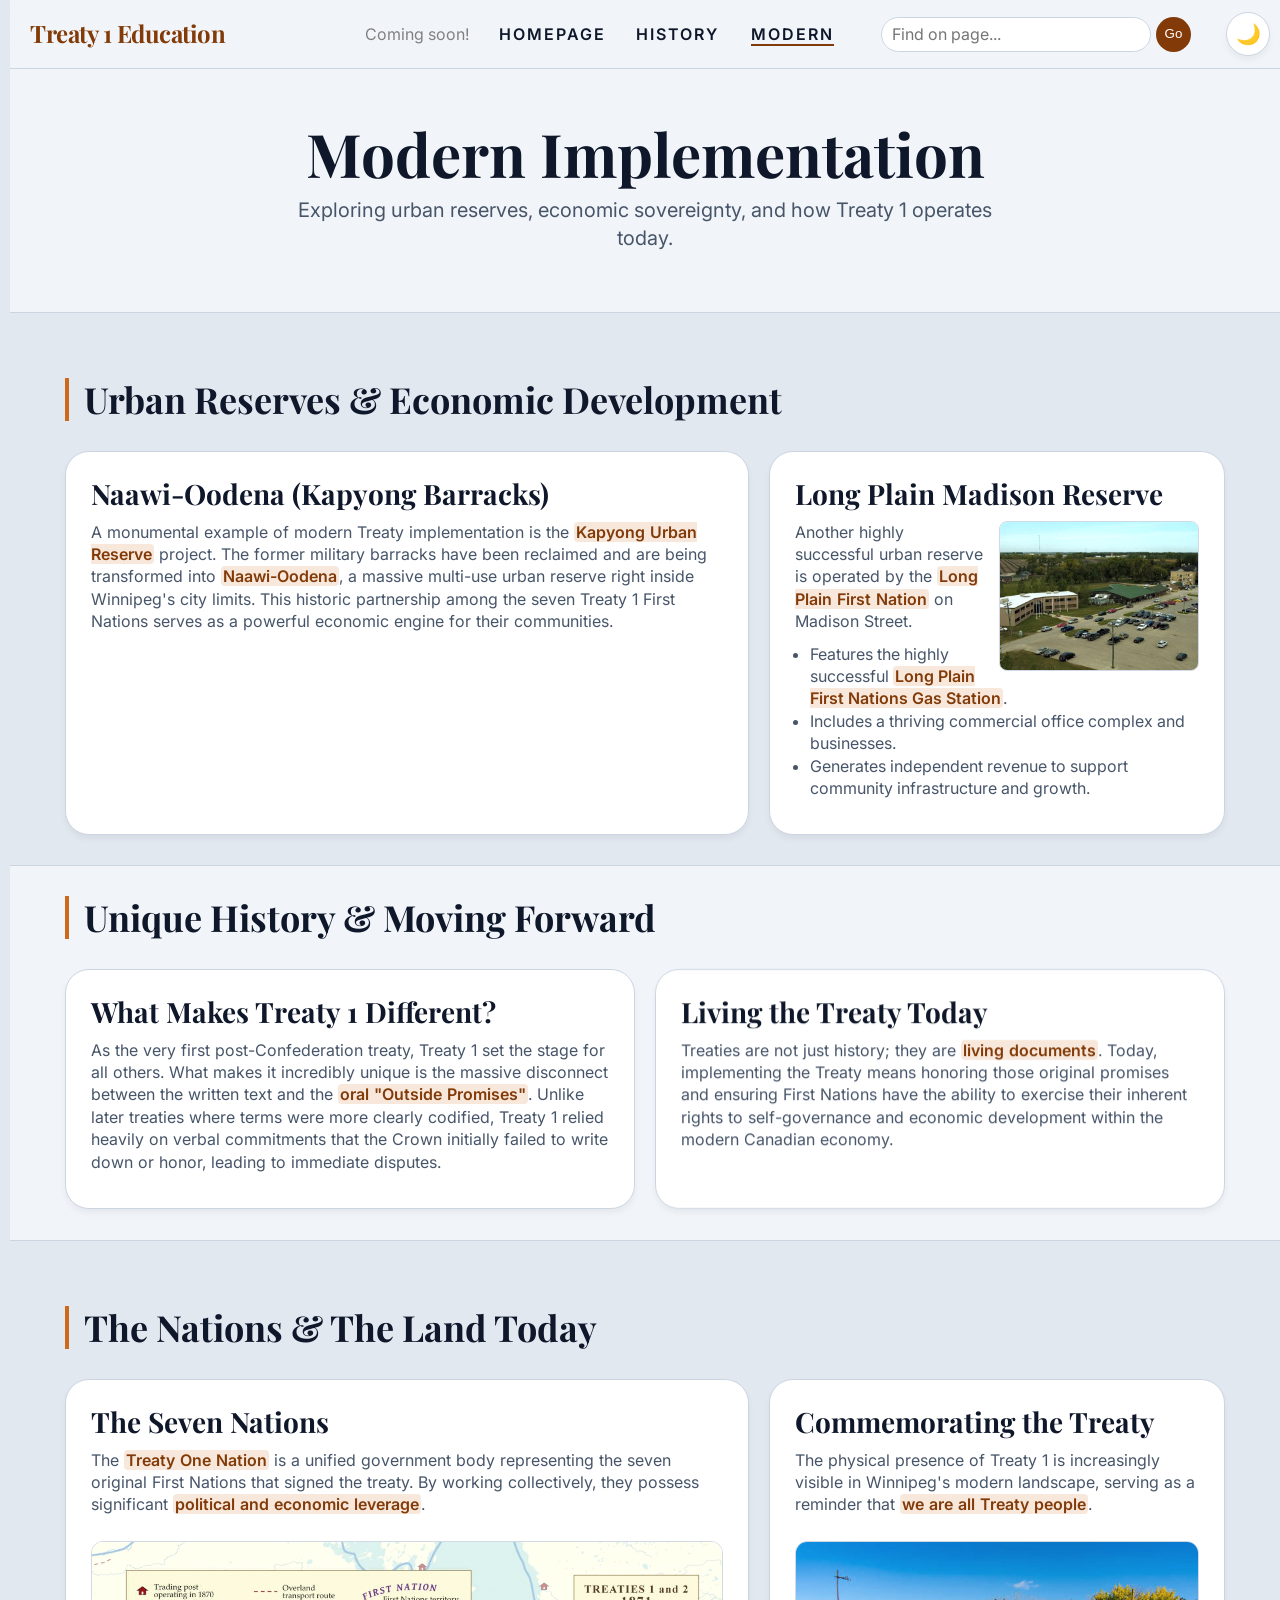
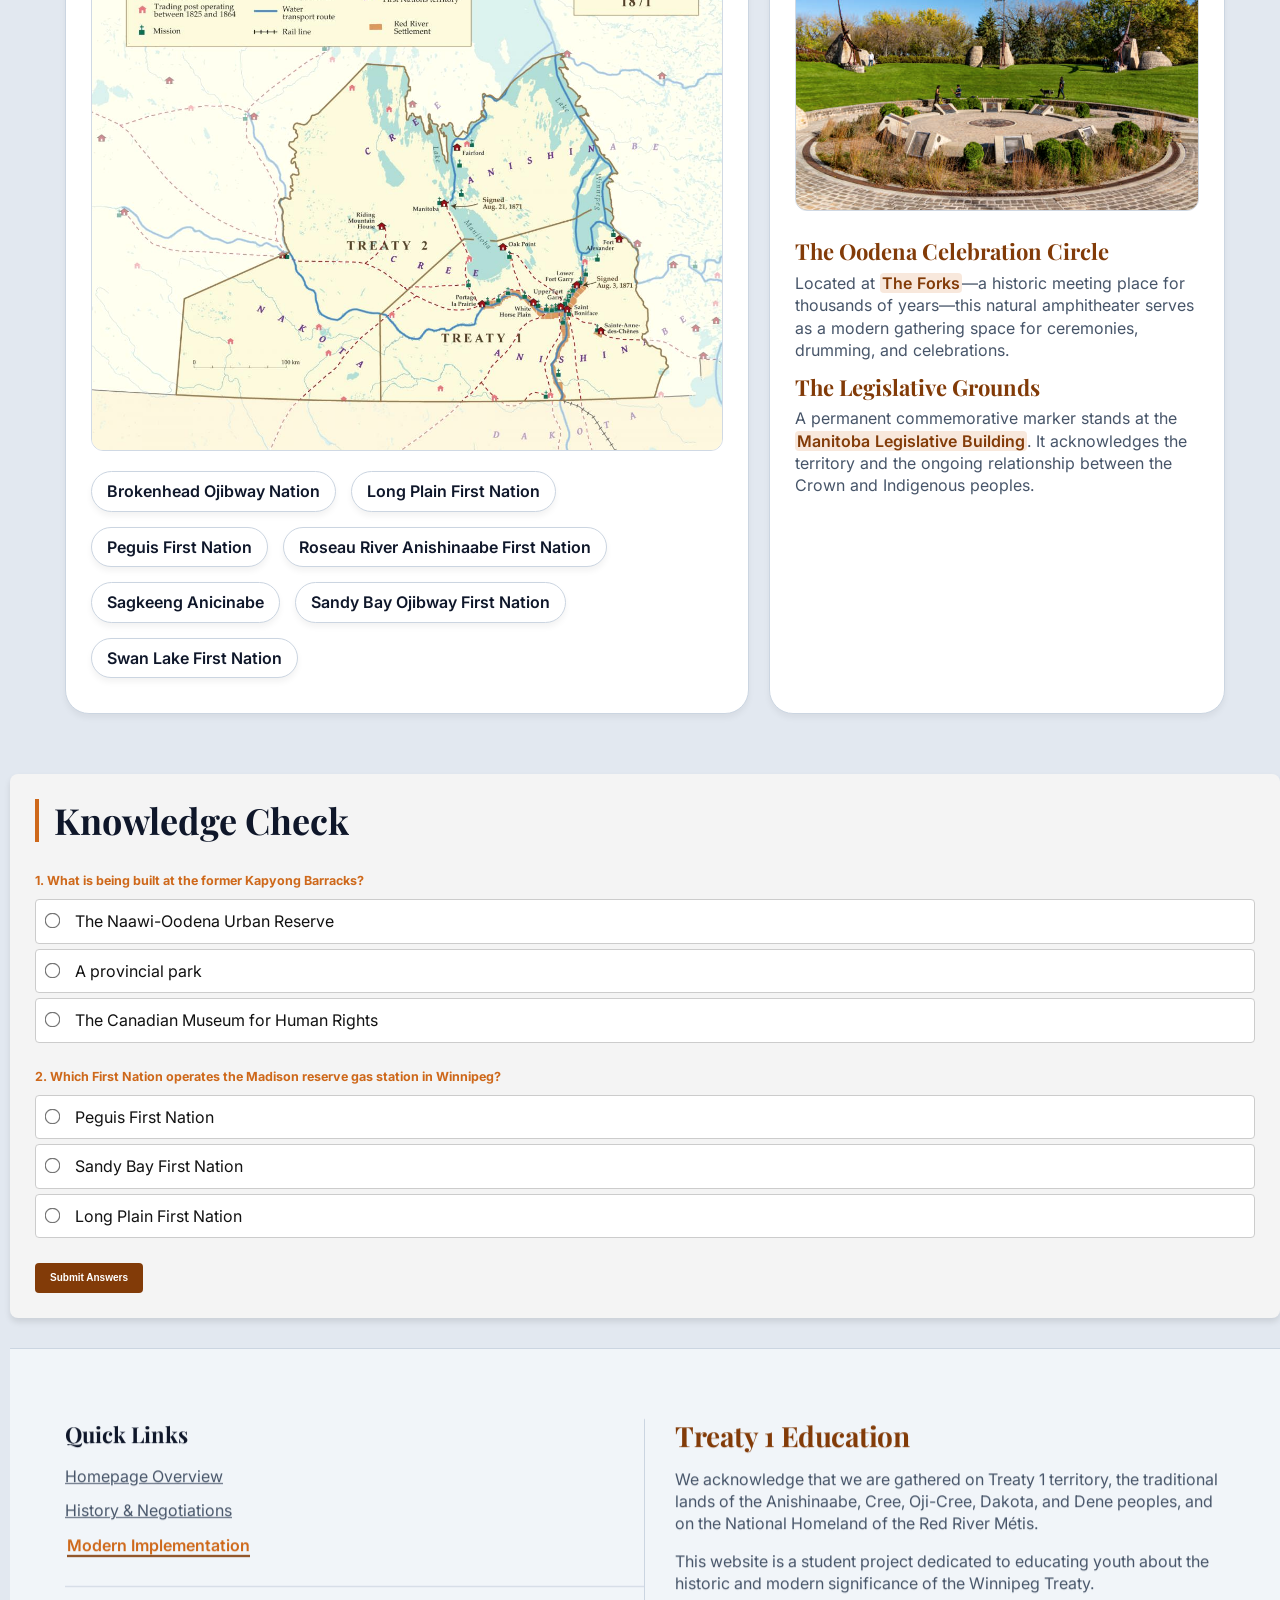
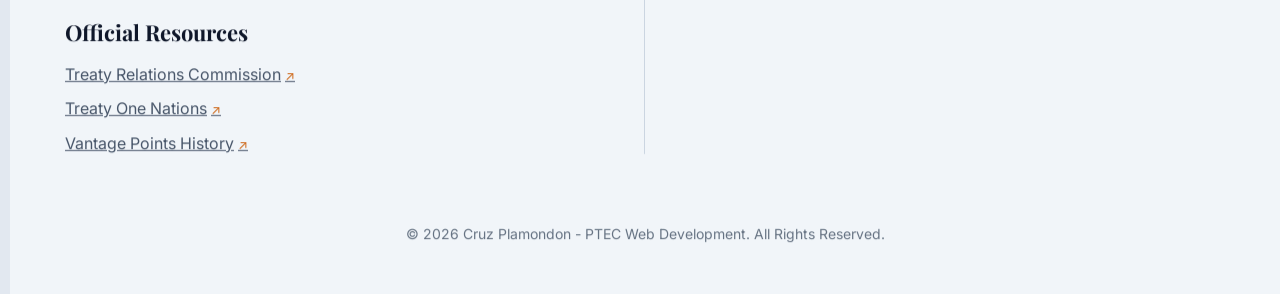
==== modern.html @ be358d3e "so much stuff i forgot what i even did" ====
<!--
  Name: Cruz Plamondon
  Course: Web Development
  Teacher: Mr. Hardman
  School: PTC
  Date last modified: 2026/05/26
  Page: #3
-->
<!doctype html>
<html lang="en">
  <head>
    <meta charset="UTF-8" />
    <meta name="viewport" content="width=device-width, initial-scale=1.0" />
    <meta property="og:title" content="Treaty 1: Modern Implementation" />
    <meta
      property="og:description"
      content="Exploring urban reserves like Naawi-Oodena, economic sovereignty, and how Treaty 1 operates in the 21st century." />
    <meta
      property="og:url"
      content="https://cruz-in.github.io/treaty-one-project/modern.html" />
    <meta
      property="og:image"
      content="https://cruz-in.github.io/treaty-one-project/images/preview-card-modern.png" />
    <meta property="og:type" content="article" />
    <title>Treaty 1: Modern Implementation</title>

    <link rel="icon" type="image/x-icon" href="/images/Medicine_Wheel.png" />
    <link rel="preconnect" href="https://fonts.googleapis.com" />
    <link rel="preconnect" href="https://fonts.gstatic.com" crossorigin />
    <link
      href="https://fonts.googleapis.com/css2?family=Inter:wght@300;400;600&family=Playfair+Display:ital,wght@0,700;1,700&display=swap"
      rel="stylesheet" />

    <link rel="stylesheet" href="stylesheets/main.css" />

    <style>
      /* choose Sub-hero because its a follow up page from the index */
      #sub-hero {
        padding: 12rem 2rem 6rem;
        background-color: var(--bg-1);
        text-align: center;
        border-bottom: 1px solid var(--border);
      }

      #sub-hero h1 {
        font-family: "Playfair Display", serif;
        font-size: clamp(4.5rem, 6vw, 6rem);
        line-height: 1.1;
        color: var(--text-heading);
        margin-bottom: 1rem;
      }

      #sub-hero p {
        font-size: 2rem;
        color: var(--text-body);
        max-width: 700px;
        margin: 0 auto;
      }

      .h2-margin {
        margin-top: clamp(1.25rem, 4vw, 3.5rem);
      }

      #madison-reserve-icon {
        float: right;
        width: 200px;
        height: auto;
        margin: 0 0 1rem 1.5rem;
        border-radius: 8px;
      }
    </style>
  </head>
  <body>
    <!-- subtle bar that shows the user how far they progressed through the page -->
    <div id="progress-bar"></div>
    <!--
      i added a skip to content link for users using the tab fuction. because it will be
      annoying for the user to tab through all the links in the nav to get to the content
    -->
    <a href="#main-content" class="skip-link">Skip to main content</a>
    <!-- it pervents FOUC white flashing when opening a new page in dark mode-->
    <script>
      // Only apply dark mode if the user explicitly clicked the moon icon on a previous visit
      if (localStorage.getItem("theme") === "dark") {
        document.body.classList.add("dark-theme");
      }
    </script>
    <header>
      <nav aria-label="Main Navigation">
        <div class="nav-container reveal-on-scroll">
          <a href="index.html" class="logo" title="Return Home"
            >Treaty 1 Education</a
          >

          <ul class="nav-links">
            <li>
              <p
                class="work-in-progress"
                title="This section is currently under development">
                Coming soon!
              </p>
            </li>
            <li>
              <a
                href="index.html"
                title="Return to the Treaty 1 homepage and overview"
                >Homepage</a
              >
            </li>
            <li>
              <a
                href="negotiation.html"
                title="Learn about the 1871 gathering at Lower Fort Garry"
                >History</a
              >
            </li>
            <li>
              <a
                href="modern.html"
                aria-current="page"
                title="Return to the Treaty 1 homepage and overview"
                >Modern</a
              >
            </li>
          </ul>
          <!-- i used a p tag for Coming soon! because it just displays info and its not an fuctional link-->

          <button
            class="hamburger"
            aria-label="Toggle Mobile Menu"
            aria-expanded="false">
            <div class="burger-line top"></div>
            <div class="burger-line middle"></div>
            <div class="burger-line bottom"></div>
          </button>
          <!--this is the mobile nav button linked toJS and CSS-->

          <div class="search-dropdown">
            <button
              class="search-toggle"
              aria-label="Toggle Search"
              aria-expanded="false"
              title="key search words across the page">
              &#128269;
            </button>

            <div class="search-content">
              <form id="mini-search" class="search-form">
                <label for="search-input" class="sr-only"
                  >Search keywords on this page</label
                >
                <input
                  type="text"
                  id="search-input"
                  placeholder="Find on page..."
                  required
                  enterkeyhint="search" />

                <button type="submit" aria-label="Submit Search">Go</button>
              </form>
            </div>
          </div>

          <button
            id="theme-toggle"
            class="theme-toggle"
            aria-label="Toggle Dark Mode"
            title="Dark/Light mode toggle">
            <span class="theme-icon">&#127769;</span>
            <!-- querySelector JS serchs for theme toggle id  -->
            <!-- class theme-toggle is for CSS -->
            <!--theme-icon class is for JS and CSS  -->
          </button>
        </div>
      </nav>
    </header>

    <main>
      <section id="sub-hero">
        <div class="hero-content">
          <h1>Modern Implementation</h1>
          <p>
            Exploring urban reserves, economic sovereignty, and how Treaty 1
            operates today.
          </p>
        </div>
      </section>

      <div id="main-content">
        <section class="container reveal-on-scroll">
          <h2 class="h2-margin">Urban Reserves & Economic Development</h2>
          <div class="bento-grid">
            <section class="card wide reveal-on-scroll">
              <h3>Naawi-Oodena (Kapyong Barracks)</h3>
              <p>
                A monumental example of modern Treaty implementation is the
                <span class="highlight">Kapyong Urban Reserve</span> project.
                The former military barracks have been reclaimed and are being
                transformed into <span class="highlight">Naawi-Oodena</span>, a
                massive multi-use urban reserve right inside Winnipeg's city
                limits. This historic partnership among the seven Treaty 1 First
                Nations serves as a powerful economic engine for their
                communities.
              </p>
            </section>

            <section class="card accent reveal-on-scroll">
              <h3>Long Plain Madison Reserve</h3>
              <p>
                <img
                  src="images/arrowhead-dev-corp-building.jpg"
                  alt="Long Plain Madison Reserve Petro-Canada in Winnipeg"
                  id="madison-reserve-icon"
                  loading="lazy" />
                Another highly successful urban reserve is operated by the
                <span class="highlight">Long Plain First Nation</span> on
                Madison Street.
              </p>
              <ul>
                <li>
                  Features the highly successful
                  <span class="highlight"
                    >Long Plain First Nations Gas Station</span
                  >.
                </li>
                <li>
                  Includes a thriving commercial office complex and businesses.
                </li>
                <li>
                  Generates independent revenue to support community
                  infrastructure and growth.
                </li>
              </ul>
            </section>
          </div>
        </section>

        <section class="layer-box">
          <div class="container reveal-on-scroll">
            <h2>Unique History & Moving Forward</h2>
            <div class="map-grid">
              <div class="card reveal-on-scroll">
                <h3>What Makes Treaty 1 Different?</h3>
                <p>
                  As the very first post-Confederation treaty, Treaty 1 set the
                  stage for all others. What makes it incredibly unique is the
                  massive disconnect between the written text and the
                  <span class="highlight">oral "Outside Promises"</span>. Unlike
                  later treaties where terms were more clearly codified, Treaty
                  1 relied heavily on verbal commitments that the Crown
                  initially failed to write down or honor, leading to immediate
                  disputes.
                </p>
              </div>

              <div class="card reveal-on-scroll">
                <h3>Living the Treaty Today</h3>
                <p>
                  Treaties are not just history; they are
                  <span class="highlight">living documents</span>. Today,
                  implementing the Treaty means honoring those original promises
                  and ensuring First Nations have the ability to exercise their
                  inherent rights to self-governance and economic development
                  within the modern Canadian economy.
                </p>
              </div>
            </div>
          </div>
        </section>

        <section class="container reveal-on-scroll">
          <h2 class="h2-margin">The Nations & The Land Today</h2>
          <div class="bento-grid">
            <section class="card accent reveal-on-scroll">
              <h3>The Seven Nations</h3>
              <p class="spaced-paragraph">
                The <span class="highlight">Treaty One Nation</span> is a
                unified government body representing the seven original First
                Nations that signed the treaty. By working collectively, they
                possess significant
                <span class="highlight">political and economic leverage</span>.
              </p>

              <img
                src="images/treaty-1-and-2.jpg"
                alt="Map of Treaty 1 Territory"
                loading="lazy"
                class="spaced-image" />

              <ul class="community-pill-list">
                <li
                  title="Located northeast of Winnipeg along the banks of the Brokenhead River">
                  Brokenhead Ojibway Nation
                </li>
                <li
                  title="Operates the highly successful Madison Urban Reserve in Winnipeg">
                  Long Plain First Nation
                </li>
                <li
                  title="The largest First Nation community in Manitoba, historically the St. Peter's Band">
                  Peguis First Nation
                </li>
                <li
                  title="Situated in southern Manitoba near the United States border">
                  Roseau River Anishinaabe First Nation
                </li>
                <li
                  title="Historically known as Fort Alexander, located at the mouth of the Winnipeg River">
                  Sagkeeng Anicinabe
                </li>
                <li
                  title="Located along the scenic western shores of Lake Manitoba">
                  Sandy Bay Ojibway First Nation
                </li>
                <li
                  title="Operates multiple land bases, including an urban reserve in Headingley">
                  Swan Lake First Nation
                </li>
              </ul>
            </section>

            <section class="card wide reveal-on-scroll">
              <h3>Commemorating the Treaty</h3>
              <p class="spaced-paragraph">
                The physical presence of Treaty 1 is increasingly visible in
                Winnipeg's modern landscape, serving as a reminder that
                <span class="highlight">we are all Treaty people</span>.
              </p>

              <img
                src="images/forks-oodena-circle.jpg"
                alt="Oodena Celebration Circle at The Forks"
                loading="lazy"
                class="spaced-image-large" />

              <h4 class="sub-heading-accent">The Oodena Celebration Circle</h4>
              <p class="spaced-paragraph">
                Located at <span class="highlight">The Forks</span>—a historic
                meeting place for thousands of years—this natural amphitheater
                serves as a modern gathering space for ceremonies, drumming, and
                celebrations.
              </p>

              <h4 class="sub-heading-accent">The Legislative Grounds</h4>
              <p>
                A permanent commemorative marker stands at the
                <span class="highlight">Manitoba Legislative Building</span>. It
                acknowledges the territory and the ongoing relationship between
                the Crown and Indigenous peoples.
              </p>
            </section>
          </div>
        </section>
      </div>

      <section class="quiz-section">
        <h2>Knowledge Check</h2>
        <form id="modern-quiz" class="quiz-form">
          <fieldset>
            <legend>
              1. What is being built at the former Kapyong Barracks?
            </legend>
            <label
              ><input type="radio" name="q1" value="correct" /> The Naawi-Oodena
              Urban Reserve</label
            >
            <label
              ><input type="radio" name="q1" value="wrong" /> A provincial
              park</label
            >
            <label
              ><input type="radio" name="q1" value="wrong" /> The Canadian
              Museum for Human Rights</label
            >
          </fieldset>

          <fieldset>
            <legend>
              2. Which First Nation operates the Madison reserve gas station in
              Winnipeg?
            </legend>
            <label
              ><input type="radio" name="q2" value="wrong" /> Peguis First
              Nation</label
            >
            <label
              ><input type="radio" name="q2" value="wrong" /> Sandy Bay First
              Nation</label
            >
            <label
              ><input type="radio" name="q2" value="correct" /> Long Plain First
              Nation</label
            >
          </fieldset>

          <button type="submit" class="quiz-btn">Submit Answers</button>
          <div id="modern-result" class="quiz-result"></div>
        </form>
      </section>
    </main>

    <footer>
      <div class="container reveal-on-scroll">
        <div class="footer-grid">
          <div class="footer-left">
            <div class="footer-top-left">
              <h4>Quick Links</h4>
              <ul class="footer-links-column">
                <li><a href="index.html">Homepage Overview</a></li>
                <li><a href="negotiation.html">History & Negotiations</a></li>
                <li>
                  <a href="modern.html" aria-current="page"
                    >Modern Implementation</a
                  >
                </li>
              </ul>
            </div>

            <div class="footer-bottom-left">
              <h4>Official Resources</h4>
              <ul class="footer-links-column">
                <li>
                  <a
                    href="https://trcm.ca/"
                    target="_blank"
                    rel="noopener noreferrer"
                    >Treaty Relations Commission</a
                  >
                </li>
                <li>
                  <a
                    href="https://treaty1.ca/"
                    target="_blank"
                    rel="noopener noreferrer"
                    >Treaty One Nations</a
                  >
                </li>
                <li>
                  <a
                    href="https://vantagepoints.ca/stories/treaties-manitoba/"
                    target="_blank"
                    rel="noopener noreferrer"
                    >Vantage Points History</a
                  >
                </li>
              </ul>

              <a
                href="#"
                class="back-to-top"
                aria-label="Back to top"
                title="Scroll to top"
                >&#8593;</a
              >
              <!-- smart back to top button -->
            </div>
          </div>

          <div class="footer-right">
            <h3>Treaty 1 Education</h3>
            <p class="spaced-paragraph">
              We acknowledge that we are gathered on Treaty 1 territory, the
              traditional lands of the Anishinaabe, Cree, Oji-Cree, Dakota, and
              Dene peoples, and on the National Homeland of the Red River Métis.
            </p>
            <p>
              This website is a student project dedicated to educating youth
              about the historic and modern significance of the Winnipeg Treaty.
            </p>
          </div>
        </div>

        <div class="footer-copyright">
          <p>
            &copy; 2026 Cruz Plamondon - PTEC Web Development. All Rights
            Reserved.
          </p>
        </div>
      </div>
    </footer>
    <script src="scripts/theme.js"></script>
  </body>
</html>
---- stylesheets/main.css ----
/* --- EXTERNAL STYLESHEET --- */

/*
  REQUIREMENT CHECKLIST COMMENTS:
  -Colour Families Chosen: Orange/Brown (Primary/Accent) and Slate/Grey (Neutrals).
  -Psychology/Purpose: Orange and brown evoke a sense of earthiness, history, and tradition, which perfectly fits the historical and Indigenous context of the Treaty 1 website. 
  -Theme Choice: I chose a light theme because the website has a lot of educational text that I expect users to read, and dark text on a light background reduces eye strain for long reading sessions.
  -Font Choices: 
  -1. Heading Font (Playfair Display): A serif font chosen because I want the website to look traditional, established, trustworthy, and historic.
  -2. Body Font (Inter): A sans-serif font chosen because it makes large blocks of paragraph text highly accessible, readable, and modern.
*/

:root {
  /* BACKGROUND NEUTRALS: Layered to create depth */
  --bg-0: #e2e8f0; /* Deepest background layer */
  --bg-1: #f1f5f9; /* Middle background layer for sections */
  --bg-2: #ffffff; /* Top layer for cards to pop out */

  /* BORDER AND TEXT NEUTRALS */
  --border: #cbd5e1; /* Soft grey for structural lines */
  --text-heading: #0f172a; /* Very dark slate for high contrast headings */
  --text-body: #475569; /* Medium slate for readable body paragraphs */
  --copyright-bar: #435265;
  --highlight-selector: #823b08d0;
  --highlight-text: #f1f5f9;
  --scrollbar-thumb: #475569;
  /* PRIMARY & ACCENT COLOURS (Updated for 7:1 Contrast Ratio) */
  --primary-dark: #823b08; /* Deep rust brown. Draws attention to interactive elements. Passes 7:1 contrast on white. */
  --primary-light: #ce681a; /* Lighter orange. Used for subtle accents and highlights. */

  /* SHADOWS & ANIMATION VARIABLES */
  --shadow-sm: 0 4px 6px rgba(0, 0, 0, 0.05); /* Creates subtle depth on static cards */
  --shadow-lg: 0 15px 35px rgba(0, 0, 0, 0.08); /* Creates prominent depth when hovering */
  --transition: all 0.4s cubic-bezier(0.16, 1, 0.3, 1); /* Ensures all hover states are smooth */
  /* A cubic-bezier creates a timing curve for the transition. I designed it with a quick acceleration and a smooth, slow deceleration at the end. */
}

/* --- DARK MODE THEME & TOGGLE --- */
/* 1. The Global Color Variables */
body.dark-theme {
  --bg-0: #141414;
  --bg-1: #1f1f1f;
  --bg-2: #383838;
  --text-heading: #f8fafc;
  --text-body: #cbd5e1;
  --border: #475569;
  --copyright-bar: #9daabe;
  /* Brightened brand colors for high contrast in dark mode */
  --primary-dark: #fda35a; /* A bright, readable earthy orange */
  --primary-light: #ffbe73; /* A soft sand/peach color for accents */
  --highlight-selector: #fda35ad0;
  --highlight-text: #1f1f1f;
  --scrollbar-thumb: #475569;
}

/* 2. The Nav Bar Color Override*/
body.dark-theme nav {
  background: rgba(20, 20, 20, 0.7);
}

/* --- CUSTOM SCROLLBAR --- */

/* This sets the overall width oof the entire vertical scrollbar */
::-webkit-scrollbar {
  width: 16px; /* THE FIX: Removed the word 'auto' so the browser can read it! */
}

/* This styles the track (the background the scrollbar sits on) */
::-webkit-scrollbar-track {
  background: var(--bg-0);
}

/* This styles the draggable handle (thumb) using your soft structural grey */
::-webkit-scrollbar-thumb {
  background-color: var(--scrollbar-thumb);
  border-radius: 10px;
  /* This border matches the track background, creating invisible padding so the thumb looks like a floating pill */
  border: 4px solid var(--bg-0);
}

/* This makes the scrollbar pop to your brand orange when the user hovers over it to drag */
::-webkit-scrollbar-thumb:hover {
  background-color: var(--primary-dark);
  -webkit-transition: var(--transition);
  transition: var(--transition);
}

.reveal-on-scroll {
  opacity: 0;
  transform: translateY(60px);

  /* THE FIX: Only one !important at the very end of the entire declaration */
  transition:
    opacity 1.3s cubic-bezier(0.19, 1.84, 0.45, 1.23),
    transform 1.3s cubic-bezier(0.19, 1.84, 0.45, 1.23) !important;

  will-change: opacity, transform;
}

.reveal-on-scroll.is-visible {
  opacity: 1 !important;
  transform: translateY(0) !important;
}

.reveal-on-scroll:nth-child(2) {
  transition-delay: 0.2s !important;
}
.reveal-on-scroll:nth-child(3) {
  transition-delay: 0.4s !important;
}
.reveal-on-scroll:nth-child(4) {
  transition-delay: 0.6s !important;
}

/* Universal selector resets default browser spacing to 0 */
* {
  margin: 0;
  padding: 0;
  box-sizing: border-box; /* Ensures padding doesn't stretch element widths */
  line-height: 1.4; /* increased line height improves vertical text readability */
}

/* Sets 1rem to equal exactly 10px for easier math */
html {
  font-size: 62.5%;
  /* 1. This magical line makes the "Back to Top" button glide smoothly instead of snapping */
  scroll-behavior: smooth;
  /* Creates a 100px invisible bumper so your sticky nav doesn't cover headings */
  scroll-padding-top: 100px;
}

/* --- 1. LIGHT MODE HIGHLIGHT (Default) --- */
::selection {
  background-color: var(--highlight-selector); /* Deep Burnt Copper */
  color: var(--highlight-text); /* White text for high contrast */
}

::-moz-selection {
  background-color: var(--highlight-selector);
  color: var(--highlight-text);
}

/* --- 2. DARK MODE HIGHLIGHT --- */
body.dark-theme ::selection {
  background-color: var(
    --highlight-selector
  ); /* Lighter, softer clay orange to pop on dark backgrounds */
  color: var(
    --highlight-text
  ); /* Dark text so it's readable against the light orange */
}

body.dark-theme ::-moz-selection {
  background-color: #e68a5c;
  color: #1f1f1f;
}

/* Base body styling applied to the whole document */
body {
  font-family:
    "Inter", sans-serif; /* Sets the accessible sans-serif body font */
  background-color: var(--bg-0); /* Applies the deepest background colour */
  color: var(--text-body); /* Applies the main text colour */
  font-size: 1.6rem; /* Minimum font size (16px) */
  overflow-x: hidden; /* Prevents horizontal scrolling bugs */
}

body,
nav,
.card {
  /* This tells the browser: anytime the background or text color changes, take 0.4 seconds to smoothly blend it */
  transition:
    background-color 0.6s ease,
    color 0.6s ease,
    border-color 0.6s ease;
}

/* --- NAVIGATION STYLING --- */

/* Sticks the navigation bar to the top of the screen */
nav {
  position: fixed;
  top: 0;
  width: 100%;
  z-index: 1000; /* Keeps nav layered above all other content */
  backdrop-filter: blur(15px); /* Creates a frosted glass effect */
  -webkit-backdrop-filter: blur(15px); /* Safari support for blur */
  border-bottom: 1px solid var(--border); /* Adds a subtle separator line */
  background: rgba(241, 245, 249, 0.75); /* Slightly transparent background */
}

/* Container restricts nav width and aligns items horizontally */
.nav-container {
  display: flex;
  justify-content: space-between; /* Pushes logo left, links right */
  align-items: center; /* Centers items vertically */
  max-width: 130rem; /* Maximum width of nav content */
  margin: 0 auto; /* Centers the container on the screen */
  padding: 1.2rem 2rem; /* Internal spacing */
}

/* Logo styling uses the serif heading font for a historic feel */
.logo {
  font-family: "Playfair Display", serif;
  font-size: 2.4rem; /* Adjusted for 62.5% html size */
  color: var(--primary-dark);
  text-decoration: none; /* Removes default link underline */
  font-weight: 700; /* Bolds the text for hierarchy */
  letter-spacing: -0.5px; /* Pulls letters slightly closer together */
}

/* Removes bullet points and spaces out the nav links */
.nav-links {
  display: flex;
  list-style: none;
  gap: 3rem; /* Spacing between each link */
  margin-left: auto; /* Pushes the links to the right side */
  margin-right: 3rem; /* Creates a perfect gap before the theme button */
}

/* Highlights the current active page the user is on */
a[aria-current="page"] {
  color: var(--primary-dark);
  border-bottom: 0.2rem solid var(--primary-dark);
  margin: 0.2rem;
}

/* Main nav link styling */
.nav-links a {
  position: relative; /* Required anchor point for the animated underline */
  text-decoration: none;
  color: var(--text-heading);
  font-size: 1.6rem; /* Min size 16px */
  text-transform: uppercase; /* Creates a clean, blocky look */
  letter-spacing: 2px; /* Improves readability of uppercase text */
  transition: var(--transition);
  font-weight: 600; /* Semi-bold for visual hierarchy */
}

/* Changes text colour on hover */
.nav-links a:hover {
  color: var(--primary-dark);
}

/* The physical underline element sitting underneath the nav text */
.nav-links a::after {
  content: "";
  /* ghost element */
  position: absolute;
  left: 0;
  bottom: -4px;
  width: 100%;
  height: 2px;
  background: linear-gradient(
    to right,
    var(--primary-dark),
    var(--primary-light)
  );
  transform: scaleX(0); /* Hides line initially */
  transform-origin: left; /* Makes animation wipe from left to right */
  transition: var(--transition); /* Applies smooth ease */
}

/* Triggers the underline animation to expand to full width on hover */
.nav-links a:hover::after {
  transform: scaleX(1);
}

/* --- Disabled link styling for 'Coming soon!' P tag displayed as a link --- */

/* 1. Define the shake movement using Keyframes */
@keyframes shake {
  0% {
    transform: translateX(0);
  }
  25% {
    transform: translateX(-5px);
  } /* Moves left */
  50% {
    transform: translateX(5px);
  } /* Moves right */
  75% {
    transform: translateX(-5px);
  } /* Moves left again */
  100% {
    transform: translateX(0);
  } /* Returns to center */
}

.work-in-progress {
  color: grey;

  /* Vendor prefixes added here to satisfy Assessment 3 compatibility rubric */
  -webkit-user-select: none;
  -o-user-select: none;
  user-select: none;

  /* Forces mobile browsers to process taps instantly */
  touch-action: manipulation;
}

/* 3. Trigger the animation via JavaScript */
.work-in-progress.is-shaking {
  /* Runs the shake animation for 0.25 seconds (slightly longer so it's visible on mobile) */
  animation: shake 0.25s ease-in-out;
}
/*
  The '.work-in-progress' element may violate the contrast ratio, but
  under the official WCAG 2.1 Accessibility Guidelines
  (which the rubric references), disabled or inactive
  user interface components are exempt from contrast
  requirements. Because the text is unclickable and
  serves as a placeholder rather than active information,
  it is allowed to have lower contrast to signal
  to the user that it is inactive.

  https://www.w3.org/TR/WCAG21/#contrast-minimum

  Under "Success Criterion 1.4.6 Contrast (Enhanced)"
  it states: "Incidental text or images of text that
  are part of an inactive user interface component,
  that are pure decoration, that are not visible to
  anyone, or that are part of a picture that contains
  significant other visual content, have no contrast
  requirement."
*/

/* Changes the mouse to a circle with a slash on hover to tell the user that the page is unavailable */
.work-in-progress:hover {
  cursor: not-allowed; /* Shows the 'disabled' cursor on hover */
}

/* --- LAYOUT GRIDS & SECTIONS --- */

/* Main container keeps content centered and prevents it from stretching too wide */
.container {
  max-width: 120rem;
  margin: 0 auto;
  padding: 3rem 2rem;
}

/* Pulls up the middle background layer colour to separate sections visually */
.layer-box {
  background-color: var(--bg-1);
  border-top: 1px solid var(--border);
  border-bottom: 1px solid var(--border);
}

/* Main Section Headings (H2 must be logically sized under H1) */
h2 {
  font-family: "Playfair Display", serif;
  font-size: 3.6rem;
  line-height: 1.2; /* Protects from the 140% body crush */
  margin-bottom: 3rem;
  border-left: 4px solid var(--primary-light);
  padding-left: 1.5rem;
  color: var(--text-heading);
}

/* Subheadings */
h3 {
  font-family: "Playfair Display", serif;
  font-size: 2.8rem;
  line-height: 1.2; /* Protects from the 140% body crush */
  margin-bottom: 1rem;
  color: var(--text-heading);
}

/* Two-column grid with a larger left side */
.bento-grid {
  display: grid;
  grid-template-columns: 1.5fr 1fr;
  gap: 2rem;
  margin-top: 1.5rem;
}

/* Perfect 50/50 two-column grid */
.map-grid {
  display: grid;
  grid-template-columns: 1fr 1fr;
  gap: 2rem;
}

/* White card styling creates a physical "box" for content to sit in */
.card,
.map-box {
  background: var(--bg-2);
  border: 1px solid var(--border);
  box-shadow: var(--shadow-sm);
  padding: 2.5rem;
  border-radius: 24px; /* Softens the UI */
  transition: var(--transition);
}

/* Lifts the card up and changes border colour when mouse hovers */
.card:hover,
.map-box:hover {
  transform: translateY(-10px);
  border-color: var(--primary-light);
  box-shadow: var(--shadow-lg);
}

/* Adjusts unordered list spacing inside cards */
.card ul {
  margin-left: 1.5rem;
  margin-bottom: 1rem;
  color: var(--text-body);
}

/* Paragraph spacing inside cards */
.card p,
.map-box p {
  color: var(--text-body);
  margin-bottom: 1rem;
  word-spacing: 0.1rem;
}

/* --- SPACING & TYPOGRAPHY UTILITIES --- */

/* Replaces inline margin styles to create consistent null space and used as an <br /> tag replacement  */
.spaced-paragraph {
  margin-bottom: 1.5rem;
}

/* Creates breathing room underneath standard card images */
.spaced-image {
  margin-bottom: 1.5rem;
}

/* Creates larger breathing room underneath featured card images */
.spaced-image-large {
  margin-bottom: 2rem;
}

/* Replaces inline styles for the h4 subheadings */
.sub-heading-accent {
  font-family: "Playfair Display", serif;
  font-size: 2.2rem;
  color: var(--primary-dark);
  margin-bottom: 0.5rem;
}

/* --- UNIVERSAL COMMUNITY PILLS --- */
.community-pill-list {
  display: flex;
  flex-wrap: wrap;
  /* its makes the pills on mobile screens stack on top of each other. */
  gap: 1.5rem;
  list-style: none;
  margin-left: 0 !important;
  /* Overrides default list indents and makes sure the system point doesnt affect it */
}

.community-pill-list li {
  background: var(--bg-2);
  border: 1px solid var(--border);
  box-shadow: var(--shadow-sm);
  padding: 0.8rem 1.5rem;
  border-radius: 100px;
  transition: var(--transition);
  cursor: default;
  font-size: 1.6rem;
  color: var(--text-heading);
  font-weight: 600;
}

.community-pill-list li:hover,
.community-pill-list li:focus {
  background: var(--primary-dark);
  color: whitesmoke;
  border-color: var(--primary-dark);
  transform: translateY(-3px);
  box-shadow: 0 8px 15px rgba(130, 59, 8, 0.3);
}

/* Dark mode overrides for the pills */
body.dark-theme .community-pill-list li {
  background-color: var(--bg-1);
}

body.dark-theme .community-pill-list li:hover,
body.dark-theme .community-pill-list li:focus {
  background-color: var(--primary-dark);
  color: #141414; /* Keeps text high contrast against the orange */
}

/* Marker-style highlight for important inline text for skimmers*/
.highlight {
  color: var(--primary-dark);
  font-weight: 600;
  background-color: rgba(206, 104, 26, 0.15); /* Faint orange background */
  padding: 0 0.2rem;
  border-radius: 4px;
}

/* --- IMAGES --- */

/* Responsive image styling that starts slightly desaturated */
img {
  width: 100%;
  height: auto;
  filter: grayscale(15%) contrast(1.05);
  transition: var(--transition);
  border-radius: 12px;
  margin-top: 1.5rem;
  border: 1px solid var(--border);
}
/* greyscale 15% makes the image look historical and the contrast makes the colors and shadows still pop */

/* Restores full colour to the image when its parent card is hovered */
.card:hover img,
.map-box:hover img {
  filter: grayscale(0%);
}

/* --- FAT FOOTER STYLING --- */

footer {
  background-color: var(--bg-1);
  border-top: 1px solid var(--border);
  color: var(--text-body);
  padding: 4rem 0 2rem; /* Generous breathing room */
}

/* 2. The Main Layout Grid */
.footer-grid {
  display: grid;
  grid-template-columns: 1fr 1fr; /* Exact 50/50 split */
  /* 1fr is fractional split in the grids*/
}

/* 3. The Left Side (Holds the Top/Bottom split and the vertical line) */
.footer-left {
  display: flex;
  flex-direction: column;
  border-right: 1px solid var(--border); /* the subtle vertical line to serprate content */
}

.footer-top-left {
  padding: 0 3rem 3rem 0;
  border-bottom: 1px solid var(--border); /* the subtle horizontal line to serprate content */
}

.footer-bottom-left {
  padding: 3rem 3rem 0 0;
  position: relative; /* Creates an anchor for the absolute-positioned Back to Top button */
}

/* 4. The Right Side (The Land Acknowledgment) */
.footer-right {
  padding: 0 0 0 3rem;
}

/* 5. Footer Typography */
.footer-grid h4 {
  font-family: "Playfair Display", serif;
  font-size: 2.2rem;
  color: var(--text-heading);
  margin-bottom: 1.5rem;
}

.footer-grid h3 {
  font-family: "Playfair Display", serif;
  font-size: 2.8rem;
  color: var(--primary-dark);
  margin-bottom: 1.5rem;
  letter-spacing: -0.5px;
  /* its adjust the tracking between the letters. */
}

.footer-links-column {
  list-style: none;
  display: flex;
  flex-direction: column;
  /* it stacks the link vertaclly */
  gap: 1.2rem;
  /* added a gap for null space */
}

.footer-links-column a {
  color: var(--text-body);
  text-decoration: underline;
  transition: var(--transition);
  font-size: 1.6rem;
}

.footer-links-column a:hover {
  color: var(--primary-dark);
  text-decoration: underline;
  text-underline-offset: 4px;
}

a[target="_blank"]::after {
  content: "\2197"; /* Unicode for a small North-East arrow */
  font-size: 0.8em;
  margin-left: 0.4rem;
  color: var(--primary-light);
}

#active-footer-link {
  color: var(--primary-light);
}

/* 6. The "Back to Top" Arrow Button */
.back-to-top {
  position: fixed;
  bottom: 3rem;
  right: 3rem; /* Anchors it to the bottom right of the screen */
  z-index: 999; /* Ensures it floats above all other content */
  display: inline-flex;
  align-items: center;
  justify-content: center;
  width: 50px; /* Made it slightly larger for better clicking */
  height: 50px;
  background-color: var(
    --bg-2
  ); /* Solid background prevents overlapping text from showing through */
  border: 1px solid var(--border);
  border-radius: 50%;
  color: var(--text-heading);
  text-decoration: none;
  transition: var(--transition);
  font-size: 2.4rem;
  box-shadow: var(--shadow-sm); /* Gives it a slight pop off the page */
  opacity: 0;
  pointer-events: none; /* Prevents clicking while invisible */
}

.back-to-top.show-btn {
  opacity: 1;
  pointer-events: auto;
}

.back-to-top:hover {
  border-color: var(--primary-dark);
  background-color: var(--primary-dark); /* Fill with brand color on hover */
  color: whitesmoke;
  transform: translateY(-5px);
  box-shadow: var(--shadow-lg);
}

/* 7. The Copyright Bar */
.footer-copyright {
  margin-top: 5rem;
  padding-top: 2rem;
  text-align: center;

  font-size: 1.4rem;
  opacity: 0.8;
  color: var(
    --copyright-bar
  ); /* changed the color for a WCAG AAA contrast ratio*/
}

/* 1. Unvisited link state */
.footer-links-column a:link {
  color: var(--text-body);
}
/* 2. Visited link state (subtle change so users know they've clicked it before) */
.footer-links-column a:visited {
  color: #828282;
}
/* 3. Focus state for keyboard accessibility */
.footer-links-column a:focus {
  outline: 2px dashed var(--primary-light);
  outline-offset: 4px;
}
/* 4. Hover state for mouse users */
.footer-links-column a:hover {
  color: var(--primary-dark);
  text-decoration: underline;
  text-underline-offset: 4px;
}
/* 5. Active state (the exacso t millisecond the user clicks down) */
.footer-links-column a:active {
  transform: scale(0.95); /* Slight click 'squish' effect */
  color: var(--primary-light);
}

.footer-links-column a[aria-current="page"] {
  color: var(--primary-light);
  font-weight: 600; /* Makes it pop a bit more */
  text-decoration: none; /* Removes the underline so it stands out from the rest */
}

/* 8. Mobile Breakpoint (Stacks everything neatly on small screens) */
@media (max-width: 768px) {
  .footer-grid {
    grid-template-columns: 1fr;
  }

  .footer-left {
    border-right: none; /* Removes the vertical line on mobile */
  }

  .footer-top-left {
    padding: 0 0 3rem 0;
  }

  .footer-bottom-left {
    padding: 3rem 0;
    border-bottom: 1px solid var(--border); /* Moves the line under the resources on mobile */
  }

  .footer-right {
    padding: 3rem 0 0 0;
  }

  .back-to-top {
    bottom: 2rem;
    right: 2rem; /* Brings it slightly closer to the edge on smaller screens */
    margin-top: 0;
  }
}

/*-- advanced CSS -- */

/* Responsive breakpoint: Stacks grids into single columns on mobile devices */
@media (max-width: 768px) {
  .bento-grid,
  .map-grid {
    grid-template-columns: 1fr;
  }
}

/* smooth loading screen */
@keyframes fadeSlideUp {
  0% {
    /* starting point */
    /* makes the content invisible */
    opacity: 0;
    transform: translateY(30px); /* starts downwards */
  }
  100% {
    /* ending point */
    opacity: 1; /* makes the content completely visible */
    transform: translateY(
      0
    ); /* and the ending point within 1.0s as it moves upward */
  }
}

main,
.hero-content,
#sub-hero {
  /* Runs the fadeSlideUp animation over 1.0s .
    Uses existing cubic-bezier for a responsive and smooth feel.
    'forwards' ensures it stays at 100% opacity when done.
  */
  animation: fadeSlideUp 1.3s cubic-bezier(0.19, 1.84, 0.45, 1.23) forwards;
}

/* 3. Theme Toggle Button Styling */

.theme-toggle {
  background: var(--bg-2);
  border: 1px solid var(--border);
  color: var(--text-heading);
  font-size: 2rem;
  cursor: pointer;
  border-radius: 50%;
  width: 44px;
  height: 44px;
  display: flex;
  align-items: center;
  justify-content: center;
  box-shadow: var(--shadow-sm);
  transition:
    background-color 0.4s ease,
    border-color 0.4s ease,
    transform 0.6s ease-in-out;
}

/* 4. Light Mode Hover (Lifts up) */
.theme-toggle:hover,
.theme-toggle:focus {
  border-color: var(--primary-light);
  transform: translateY(-3px);
  outline: 2px solid var(--primary-dark);
  outline-offset: 2px;
}

/* 5. The Icon Wrapper */
.theme-icon {
  display: inline-block;
  transition: transform 0.6s ease-in-out;
}

/* 6. Spin the Icon, not the button */
body.dark-theme .theme-icon {
  transform: rotate(360deg);
}

/* 1. Ensure the icon can physically rotate */
.theme-icon {
  display: inline-block; /* REQUIRED: You cannot rotate inline elements! */
  transition: transform 0.6s cubic-bezier(0.4, 0, 0.2, 1);
  pointer-events: none; /* Prevents the icon from stealing clicks from the button */
}

/* 2. Apply the rotation when the body has the dark-theme class */
body.dark-theme .theme-icon {
  transform: rotate(360deg);
}

/* --- CUSTOM MORPHING HAMBURGER (DESKTOP STATE) --- */
.hamburger {
  display: none; /* THE FIX: Keeps it hidden on desktop screens! */
  flex-direction: column;
  justify-content: space-around;
  width: 32px;
  height: 24px;
  background: transparent;
  border: none;
  cursor: pointer;
  padding: 0;
  margin-left: auto;
  margin-right: 2rem;
  z-index: 1005; /* Keeps it above the dropdown menu */
}

/* The three horizontal lines */
.burger-line {
  width: 100%;
  height: 3px;
  background-color: var(--text-heading);
  border-radius: 10px;
  transition: all 0.3s linear;
  transform-origin: 1px; /* Anchors the spin to the left edge */
}

/* --- THE 'X' ACTIVE STATE --- */
.hamburger.is-active .top {
  transform: rotate(45deg);
}

.hamburger.is-active .middle {
  opacity: 0;
  transform: translateX(20px);
}

.hamburger.is-active .bottom {
  transform: rotate(-45deg);
}

/* --- MOBILE BREAKPOINT --- */
@media (max-width: 868px) {
  /* 1. Show the hamburger button */
  .hamburger {
    display: flex; /* THE FIX: Must be flex so the three lines align properly! */
  }

  /* 2. THE UPGRADED PREMIUM MENU DRAWER */
  .nav-links {
    display: flex;
    position: fixed; /* Pins it to the user's screen, not the website header */
    top: 0;
    right: 0; /* Anchors it to the right side of the screen */
    height: 100vh; /* Takes up 100% of the screen height */
    width: 75vw; /* Takes up 75% of the screen width */
    max-width: 350px; /* Ensures it doesn't get too wide on tablets */
    background: var(--bg-1);
    flex-direction: column;
    align-items: flex-start; /* Aligns links cleanly to the left */

    /* Massive top padding so the links sit underneath your "X" close button */
    padding: 10rem 3rem 3rem;
    margin: 0;
    border-left: 1px solid var(--border);
    box-shadow: -15px 0 30px rgba(0, 0, 0, 0.15); /* Casts a shadow onto the main website */

    /* The Side-Slide Animation */
    transform: translateX(
      100%
    ); /* Hides the drawer completely off-screen to the right */
    transition: transform 0.4s cubic-bezier(0.16, 1, 0.3, 1);
    z-index: 1004; /* Keeps the drawer underneath the Hamburger "X" button */
  }

  /* 3. The Active (Open) State */
  .nav-links.nav-active {
    transform: translateX(0); /* Slides it beautifully into view */
  }

  /* 4. Make the mobile links larger and spaced out for easy thumb-tapping */
  .nav-links li {
    margin-bottom: 2.5rem;
    width: 100%;
  }

  .nav-links a,
  .nav-links .work-in-progress {
    font-size: 2.4rem; /* Big, premium typography */
    display: block;
  }
}

/* quiz section styling */
.quiz-section {
  background-color: #f4f4f4;
  color: #121212;
  padding: 2.5rem;
  margin: 3rem 0;
  border-radius: 8px;
  box-shadow: 0 4px 6px rgba(0, 0, 0, 0.1);
}

.quiz-form fieldset {
  border: none;
  margin-bottom: 2rem;
  padding: 0;
}

.quiz-form legend {
  font-size: 1.25rem;
  font-weight: bold;
  margin-bottom: 1rem;
  color: var(--primary-light);
}

.quiz-form label {
  display: block;
  background-color: #ffffff;
  border: 1px solid #cccccc;
  padding: 1rem;
  margin-bottom: 0.5rem;
  border-radius: 4px;
  cursor: pointer;
  transition:
    background-color 0.3s ease,
    transform 0.2s ease;
}

.quiz-form label:hover {
  background-color: #e0e0e0;
  transform: translateX(8px);
}

.quiz-form input[type="radio"] {
  margin-right: 12px;
  transform: scale(1.2);
}

.quiz-btn {
  padding: 0.8rem 1.5rem;
  background-color: var(--primary-dark);
  color: white;
  border: none;
  border-radius: 4px;
  font-size: 1rem;
  font-weight: bold;
  cursor: pointer;
  transition: background-color var(--transition);
}

.quiz-btn:hover {
  background-color: var(--primary-light);
  transition: var(--transition);
}

.quiz-result {
  margin-top: 1.5rem;
  font-weight: bold;
  font-size: 1.1rem;
  padding: 1rem;
  border-radius: 4px;
  display: none;
}

/* Light Mode Result Colors */
.result-pass {
  display: block;
  background-color: #d8f3dc;
  color: #081c15;
  border: 1px solid #74c69d;
}

.result-fail {
  display: block;
  background-color: #ffcad4;
  color: #590d22;
  border: 1px solid #ff8fa3;
}

/* dark mode */
body.dark-theme .quiz-section {
  background-color: #1e1e1e;
  color: #ffffff;
  box-shadow: 0 4px 6px rgba(0, 0, 0, 0.4);
}

body.dark-theme .quiz-form legend {
  color: var(--primary-dark);
}

body.dark-theme .quiz-form label {
  background-color: #2d2d2d;
  border: 1px solid #444444;
}

body.dark-theme .quiz-form label:hover {
  background-color: #3d3d3d;
}

body.dark-theme .quiz-btn {
  background-color: var(--primary-dark);
}

body.dark-theme .quiz-btn:hover {
  background-color: var(--primary-light);
}

body.dark-theme .result-pass {
  background-color: #1b4332;
  color: #95d5b2;
  border-color: #2d6a4f;
}

body.dark-theme .result-fail {
  background-color: #4a154b;
  color: #ffb3c1;
  border-color: #7a2048;
}

/* progress bar */

/* Pushes the website content slightly right so it doesn't clip under the bar */
body {
  padding-left: 10px;
}

#progress-bar {
  position: fixed;
  top: 0;
  left: 0;
  width: 1rem; /* Sleek vertical line width */
  height: 0%; /* Starts at zero, JS will grow this down the screen */
  /* Gradient flowing smoothly from top to bottom */
  background: linear-gradient(
    to bottom,
    var(--primary-light),
    var(--primary-dark)
  );
  z-index: 9999; /* Keeps it floating above all layers */
  will-change: height;
  /* Warns the browser this will animate, offloading it to the GPU */
}

/* --- PRINT STYLESHEET --- */

/* Formats the page for physical printing or PDF saving to save ink */
@media print {
  /* Hides UI elements that are useless on a piece of paper */
  nav,
  footer,
  .theme-toggle,
  .hamburger,
  .back-to-top,
  .particles,
  .quiz-section {
    display: none !important;
  }

  /* Strips out backgrounds and shadows, forcing black text on white paper */
  body,
  .card,
  .map-box,
  .layer-box,
  .bento-grid {
    background: white !important;
    color: black !important;
    box-shadow: none !important;
    border: none !important;
    display: block; /* prevents grid breaks on paper */
    margin-bottom: 2rem;
  }

  /* Pro-tip: This reveals the actual URL of your links next to the text! */
  .footer-links-column a::after {
    content: " (" attr(href) ")";
    font-size: 0.8em;
    color: #333;
  }
}

/* 1. Skip to Main Content Link (For Screen Readers & Keyboard Users) */
.skip-link {
  position: absolute;
  top: -100px; /* Hides it off-screen by default */
  left: 0;
  background: var(--primary-dark);
  color: whitesmoke;
  padding: 1rem 2rem;
  z-index: 10000;
  transition: top var(--transition);
  text-decoration: none;
  font-weight: bold;
  border-bottom-right-radius: 8px;
  box-shadow: var(--shadow-lg);
}

/* Snaps the button into view ONLY when the user presses 'Tab' on page load */
.skip-link:focus {
  top: 0px;
  outline: 3px solid;
  outline-offset: 4px;
}

/* 2. Custom Focus Rings for Keyboard Navigation */
/* :focus-visible ensures the ring only shows for keyboard users, not mouse clicks */
*:focus-visible {
  outline: 3px dashed var(--primary-light);
  outline-offset: 4px;
  border-radius: 4px;
  transition: outline-offset 0.1s ease;
}

/* Removes the ugly default browser outline for mouse users */
*:focus:not(:focus-visible) {
  outline: none;
}

/* --- MINI SEARCH BAR --- */
.search-form {
  display: flex;
  gap: 0.5rem;
  margin: 0 1.5rem;
}

.search-form input {
  padding: 0.5rem 1rem;
  border: 1px solid var(--border);
  border-radius: 100px;
  background: var(--bg-2);
  color: var(--text-heading);
  font-family: "Inter", sans-serif;
  font-size: 1.6rem;
}

.search-form button {
  background: var(--primary-dark);
  color: white;
  border: none;
  border-radius: 50%;
  width: 35px;
  height: 35px;
  cursor: pointer;
  transition: var(--transition);
}

.search-form button:hover {
  background: var(--primary-light);
  transform: scale(1.05);
}

/* Hides the label visually but keeps it for screen readers */
.sr-only {
  position: absolute;
  width: 1px;
  height: 1px;
  padding: 0;
  margin: -1px;
  overflow: hidden;
  clip: rect(0, 0, 0, 0);
  border: 0;
}

/* --- 1. DESKTOP VIEW (Full-Sized & Visible) --- */
.search-dropdown {
  position: relative;
  display: flex;
  align-items: center;
  /* Adds breathing room between the search bar and your nav links */
  margin-right: 2rem;
}

/* Hide the magnifying glass toggle on large screens */
.search-toggle {
  display: none;
}

/* Force the search form to be visible inline */
.search-content {
  display: block;
}

/* --- 2. MOBILE VIEW (Collapsed & Toggleable) --- */
@media (max-width: 1130px) {
  /* Match the magnifying glass exactly to the theme-toggle button */
  .search-toggle {
    display: flex; /* Flex perfectly centers the emoji inside the circle */
    align-items: center;
    justify-content: center;
    background: var(--bg-2);
    border: 1px solid var(--border);
    border-radius: 50%;
    width: 44px;
    height: 44px;
    font-size: 2rem;
    cursor: pointer;
    color: var(--text-heading);
    box-shadow: var(--shadow-sm);
    transition:
      background-color 0.4s ease,
      border-color 0.4s ease,
      transform 0.6s ease-in-out;
  }

  /* Match the hover and focus state of the theme button (the lift and outline) */
  .search-toggle:hover,
  .search-toggle:focus {
    border-color: var(--primary-light);
    transform: translateY(-3px);
    outline: 2px solid var(--primary-dark);
    outline-offset: 2px;
  }

  /* Hide the search form by default and turn it into a popup box */
  .search-content {
    display: none;
    position: absolute;
    top: 130%;
    left: auto;
    right: 0;
    background: var(--bg-1);
    padding: 1rem;
    border: 1px solid var(--border);
    border-radius: 8px;
    box-shadow: var(--shadow-lg);
    z-index: 1001;
  }

  /* The Active State (Triggered by your JavaScript) */
  .search-dropdown.active .search-content {
    display: block;
    animation: fadeSlideUp 0.3s ease forwards;
  }
}
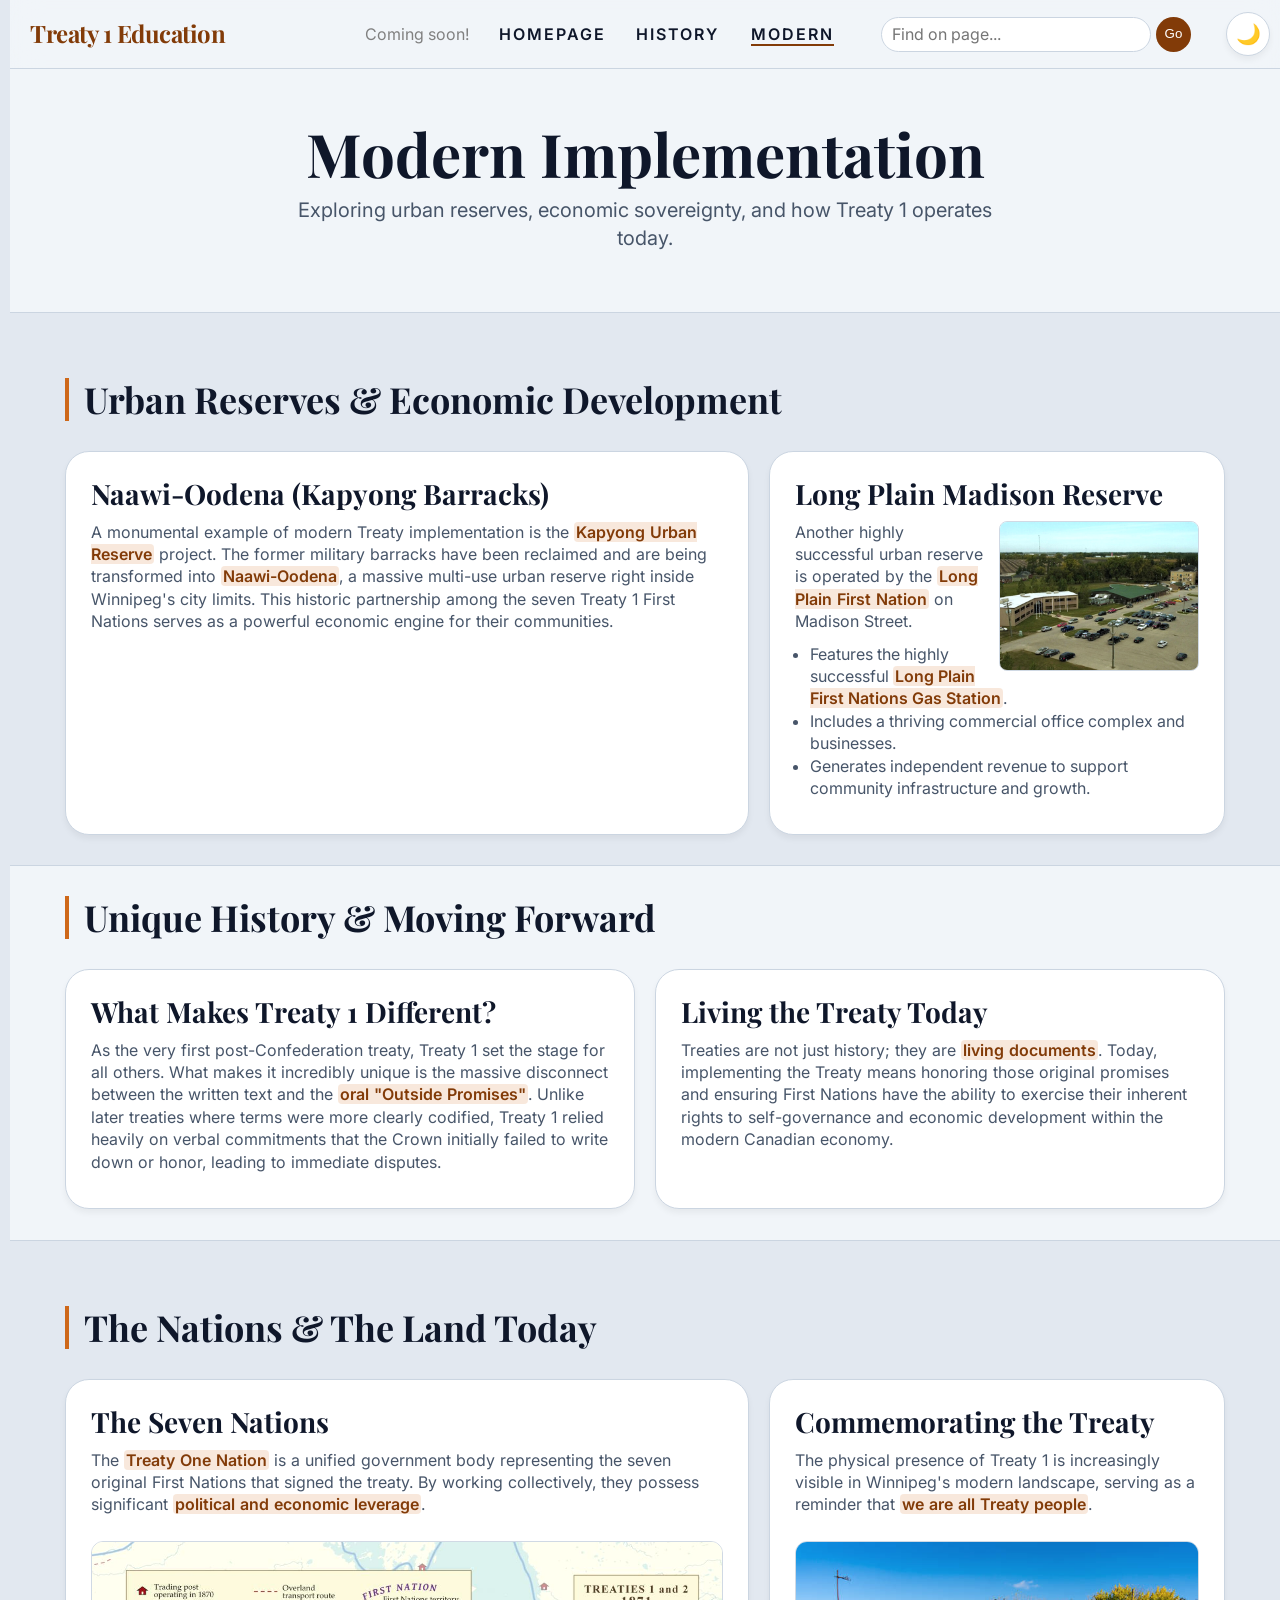
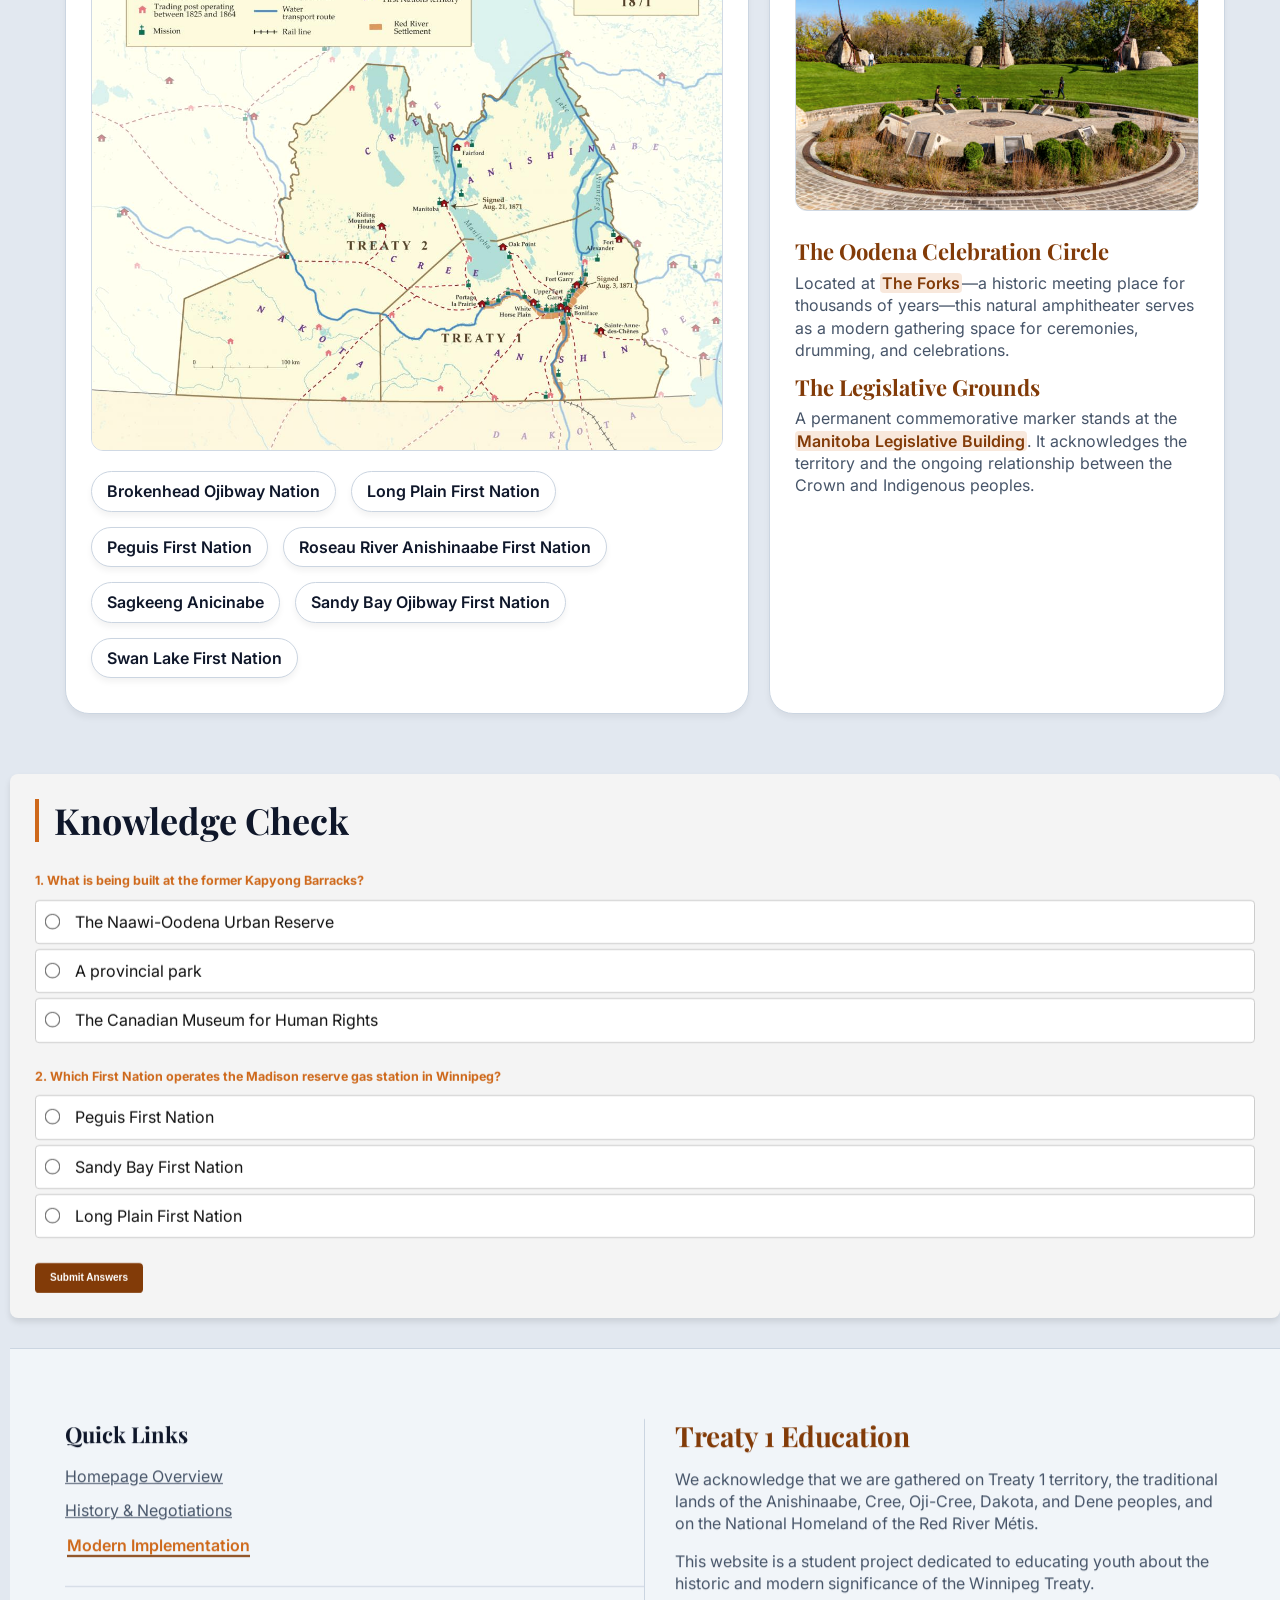
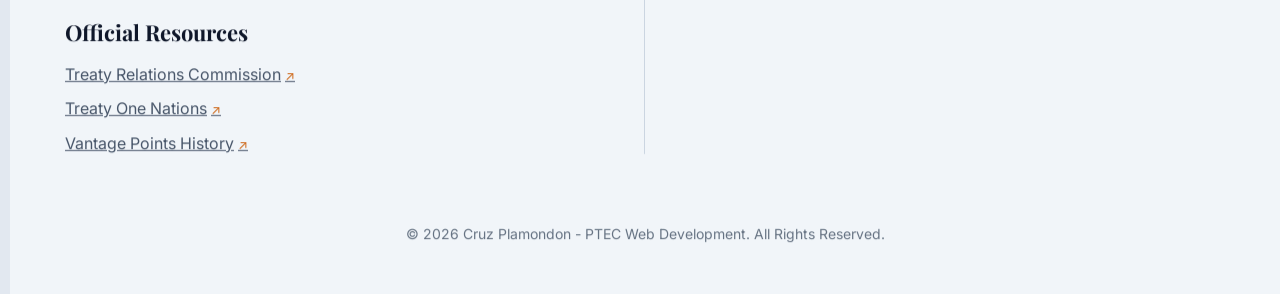
==== commit c0b7c8e5: "added calc and fixed the x for the mobile nav" ====
--- a/modern.html
+++ b/modern.html
@@ -355,7 +355,7 @@
 
       <section class="quiz-section">
         <h2>Knowledge Check</h2>
-        <form id="modern-quiz" class="quiz-form">
+        <form id="modern-quiz" class="quiz-form reveal-on-scroll">
           <fieldset>
             <legend>
               1. What is being built at the former Kapyong Barracks?
--- a/stylesheets/main.css
+++ b/stylesheets/main.css
@@ -62,7 +62,7 @@
 
 /* This sets the overall width oof the entire vertical scrollbar */
 ::-webkit-scrollbar {
-  width: 16px; /* THE FIX: Removed the word 'auto' so the browser can read it! */
+  width: 16px;
 }
 
 /* This styles the track (the background the scrollbar sits on) */
@@ -89,7 +89,7 @@
   opacity: 0;
   transform: translateY(60px);
 
-  /* THE FIX: Only one !important at the very end of the entire declaration */
+  /* Only one !important at the very end of the entire declaration */
   transition:
     opacity 1.3s cubic-bezier(0.19, 1.84, 0.45, 1.23),
     transform 1.3s cubic-bezier(0.19, 1.84, 0.45, 1.23) !important;
@@ -111,6 +111,13 @@
 .reveal-on-scroll:nth-child(4) {
   transition-delay: 0.6s !important;
 }
+
+/* 
+  the nth child css elements work by choosing the parent element like
+  container and making the child sections like bento-grid, nth 1 and
+  making card acent nth 2. there is a delay between each child, making
+  them appear side by side as you scroll downwards.
+*/
 
 /* Universal selector resets default browser spacing to 0 */
 * {
@@ -163,6 +170,12 @@
   color: var(--text-body); /* Applies the main text colour */
   font-size: 1.6rem; /* Minimum font size (16px) */
   overflow-x: hidden; /* Prevents horizontal scrolling bugs */
+}
+
+main {
+  /* Forces the main content to be at least the height of the whole screen, 
+     minus roughly 200px to account for the header and footer */
+  min-height: calc(100vh - 200px);
 }
 
 body,
@@ -805,7 +818,7 @@
 
 /* --- CUSTOM MORPHING HAMBURGER (DESKTOP STATE) --- */
 .hamburger {
-  display: none; /* THE FIX: Keeps it hidden on desktop screens! */
+  display: none; /* Keeps it hidden on desktop screens! */
   flex-direction: column;
   justify-content: space-around;
   width: 32px;
@@ -826,21 +839,24 @@
   background-color: var(--text-heading);
   border-radius: 10px;
   transition: all 0.3s linear;
-  transform-origin: 1px; /* Anchors the spin to the left edge */
+  transform-origin: center !important;
 }
 
 /* --- THE 'X' ACTIVE STATE --- */
+/* Pushes the top line down 8 pixels into the center, then rotates it */
 .hamburger.is-active .top {
-  transform: rotate(45deg);
-}
-
+  transform: translateY(8px) rotate(45deg);
+}
+
+/* Fades the middle line out and slides it away */
 .hamburger.is-active .middle {
   opacity: 0;
   transform: translateX(20px);
 }
 
+/* Pushes the bottom line up 8 pixels into the center, then rotates it */
 .hamburger.is-active .bottom {
-  transform: rotate(-45deg);
+  transform: translateY(-8px) rotate(-45deg);
 }
 
 /* --- MOBILE BREAKPOINT --- */
@@ -965,6 +981,9 @@
   padding: 1rem;
   border-radius: 4px;
   display: none;
+  /* made it display: none because when JS sees
+  the user selecting both opstions, it changes
+  the property to defult */
 }
 
 /* Light Mode Result Colors */
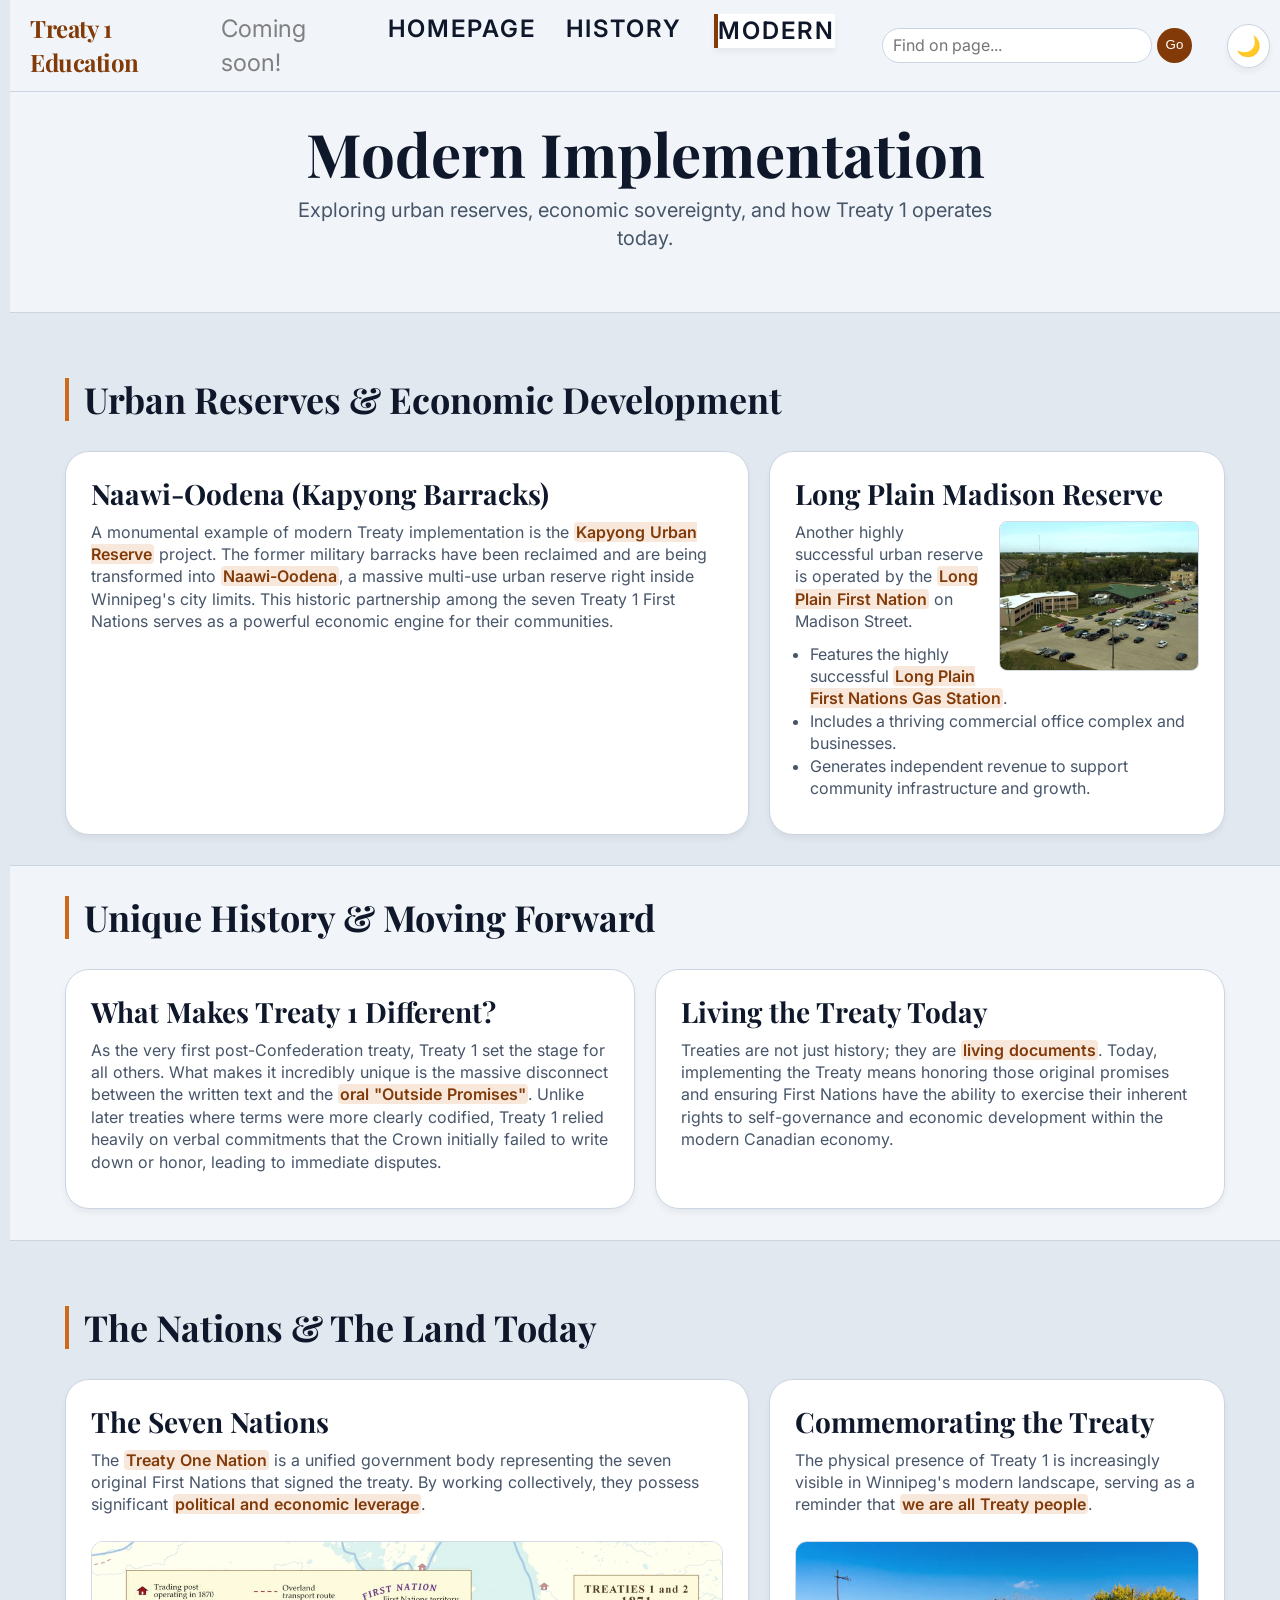
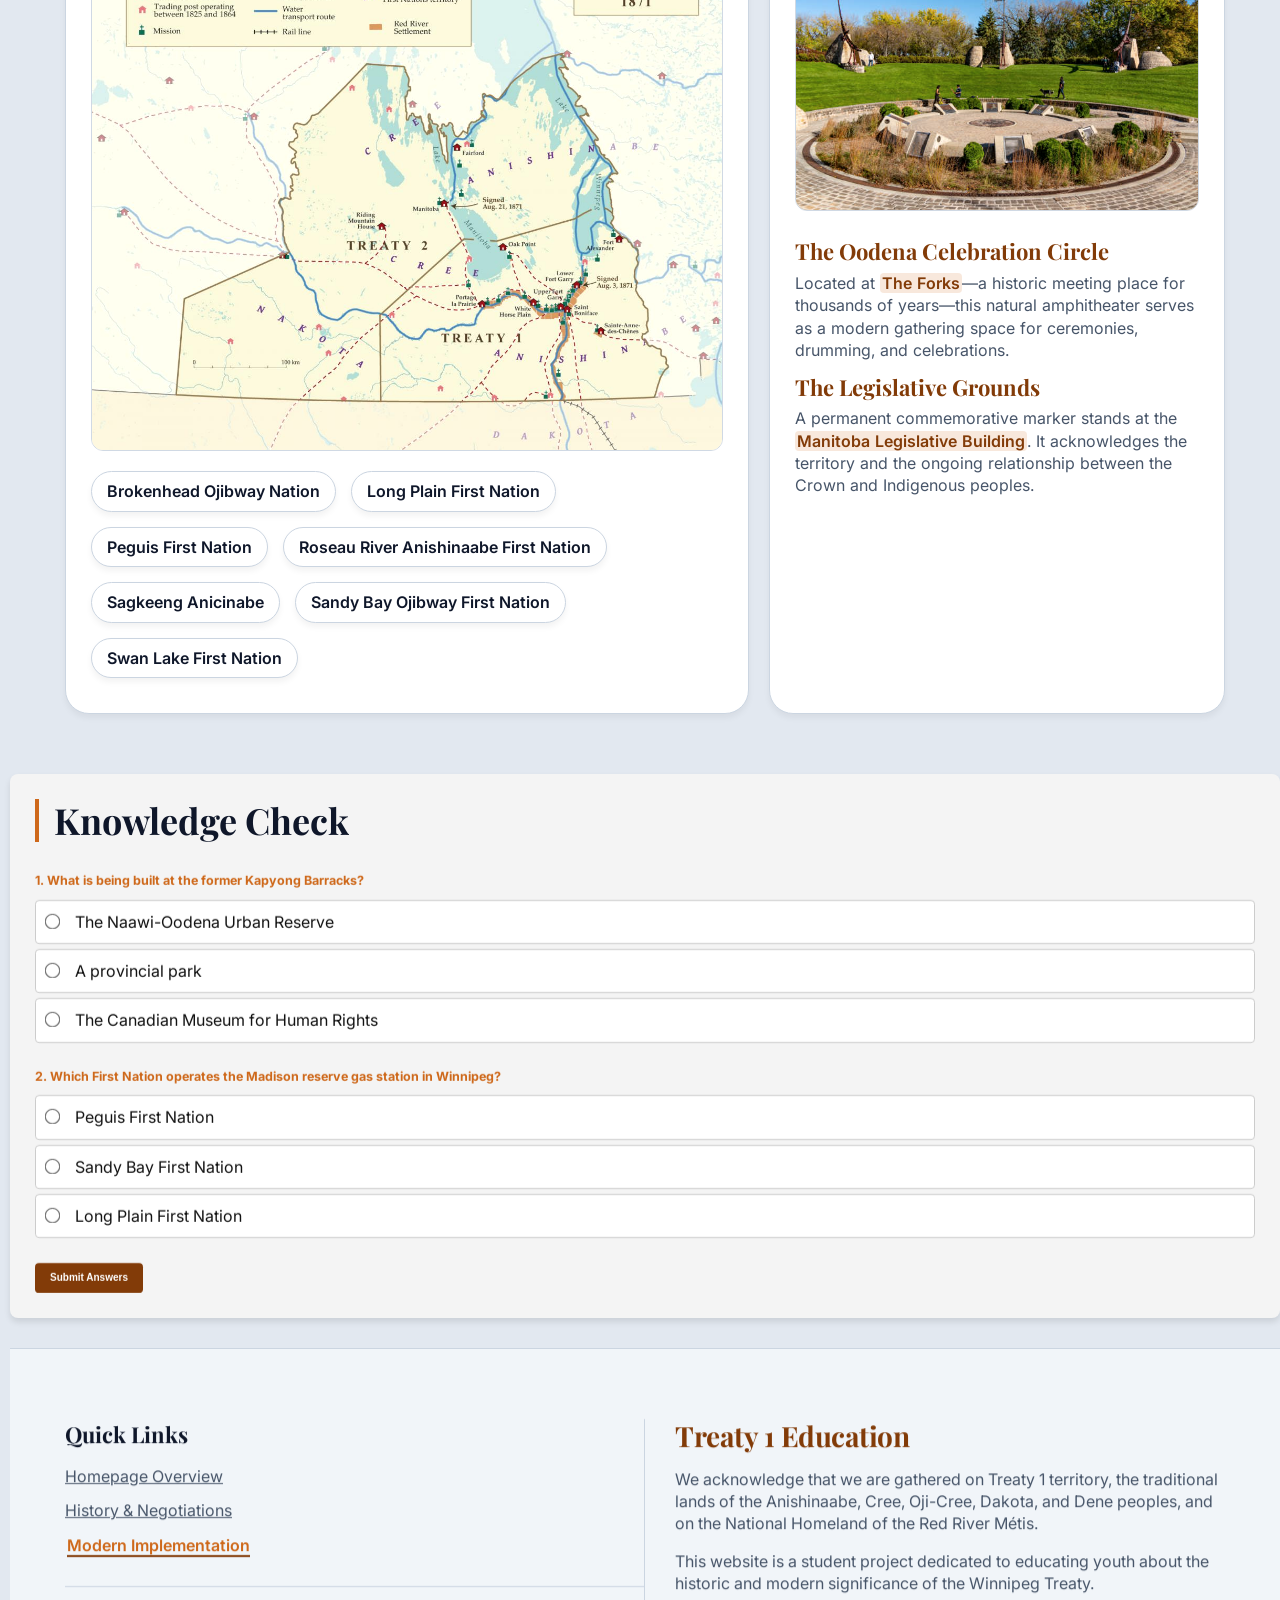
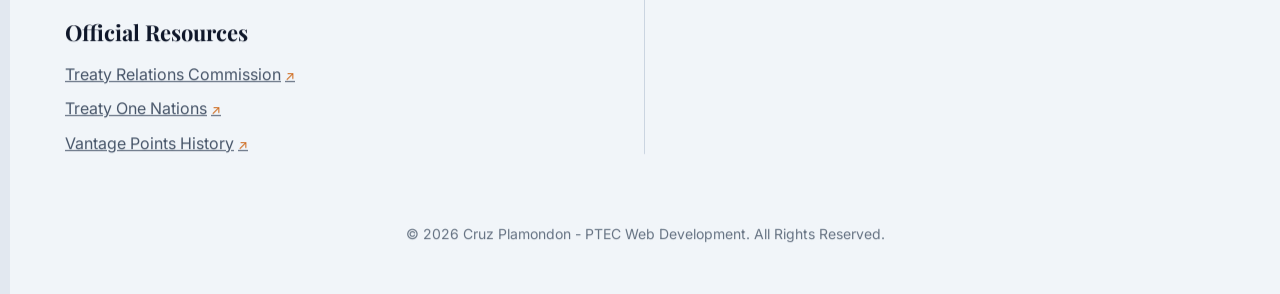
==== commit 59fb68d8: "improved mobile menu" ====
--- a/modern.html
+++ b/modern.html
@@ -444,15 +444,6 @@
                   >
                 </li>
               </ul>
-
-              <a
-                href="#"
-                class="back-to-top"
-                aria-label="Back to top"
-                title="Scroll to top"
-                >&#8593;</a
-              >
-              <!-- smart back to top button -->
             </div>
           </div>
 
@@ -478,6 +469,16 @@
         </div>
       </div>
     </footer>
+
+    <a
+      href="#"
+      class="back-to-top"
+      aria-label="Back to top"
+      title="Scroll to top"
+      >&#8593;</a
+    >
+    <!-- smart back to top button -->
+
     <script src="scripts/theme.js"></script>
   </body>
 </html>
--- a/stylesheets/main.css
+++ b/stylesheets/main.css
@@ -24,6 +24,7 @@
   --highlight-selector: #823b08d0;
   --highlight-text: #f1f5f9;
   --scrollbar-thumb: #475569;
+  --hamburger-hover: #ff9245;
   /* PRIMARY & ACCENT COLOURS (Updated for 7:1 Contrast Ratio) */
   --primary-dark: #823b08; /* Deep rust brown. Draws attention to interactive elements. Passes 7:1 contrast on white. */
   --primary-light: #ce681a; /* Lighter orange. Used for subtle accents and highlights. */
@@ -408,7 +409,8 @@
 /* Lifts the card up and changes border colour when mouse hovers */
 .card:hover,
 .map-box:hover {
-  transform: translateY(-10px);
+  /* !important gives the hover the power to override the scroll reveal lock  */
+  transform: translateY(-10px) !important;
   border-color: var(--primary-light);
   box-shadow: var(--shadow-lg);
 }
@@ -838,23 +840,62 @@
   height: 3px;
   background-color: var(--text-heading);
   border-radius: 10px;
-  transition: all 0.3s linear;
-  transform-origin: center !important;
-}
-
-/* --- THE 'X' ACTIVE STATE --- */
-/* Pushes the top line down 8 pixels into the center, then rotates it */
+  border: 2px solid transparent;
+  transform-origin: center;
+
+  /* This transition forces the smooth morph in BOTH directions */
+  transition: all 0.4s cubic-bezier(0.16, 1, 0.3, 1) !important;
+}
+
+/* --- 2. THE WAVE ANIMATION (USING TRANSLATE) --- */
+@keyframes waveBob {
+  0%,
+  100% {
+    /* 
+      use the standalone 'translate' property instead of 'transform' 
+      so it doesn't fight with the "X" rotation! 
+    */
+    translate: 0 0;
+  }
+  50% {
+    translate: 0 -2px; /* Subtle 2px float */
+  }
+}
+
+.hamburger:hover .burger-line {
+  box-shadow: 0px 0px 6px var(--primary-light);
+  border-color: var(--text-heading);
+}
+
+/* Triggers the animation on all lines including the x when hovered */
+.hamburger:not(.is-active):hover .burger-line {
+  animation: waveBob 1.5s ease-in-out infinite;
+  box-shadow: 0px 0px 6px var(--hamburger-hover);
+}
+
+/* Staggers the start times */
+.hamburger:not(.is-active):hover .top {
+  animation-delay: 0s;
+}
+
+.hamburger:not(.is-active):hover .middle {
+  animation-delay: 0.2s;
+}
+
+.hamburger:not(.is-active):hover .bottom {
+  animation-delay: 0.4s;
+}
+
+/* --- 3. THE 'X' ACTIVE STATE --- */
 .hamburger.is-active .top {
   transform: translateY(8px) rotate(45deg);
 }
 
-/* Fades the middle line out and slides it away */
 .hamburger.is-active .middle {
   opacity: 0;
   transform: translateX(20px);
 }
 
-/* Pushes the bottom line up 8 pixels into the center, then rotates it */
 .hamburger.is-active .bottom {
   transform: translateY(-8px) rotate(-45deg);
 }
@@ -863,7 +904,7 @@
 @media (max-width: 868px) {
   /* 1. Show the hamburger button */
   .hamburger {
-    display: flex; /* THE FIX: Must be flex so the three lines align properly! */
+    display: flex; /* Must be flex so the three lines align properly! */
   }
 
   /* 2. THE UPGRADED PREMIUM MENU DRAWER */
@@ -884,6 +925,14 @@
     margin: 0;
     border-left: 1px solid var(--border);
     box-shadow: -15px 0 30px rgba(0, 0, 0, 0.15); /* Casts a shadow onto the main website */
+    background: rgba(
+      241,
+      245,
+      249,
+      0.85
+    ); /* Semi-transparent light background */
+    backdrop-filter: blur(20px);
+    -webkit-backdrop-filter: blur(20px);
 
     /* The Side-Slide Animation */
     transform: translateX(
@@ -904,354 +953,427 @@
     width: 100%;
   }
 
+  /* 2. Clean Mobile Text Links (Restored Classic Look) */
+  .nav-links a,
+  .nav-links .work-in-progress {
+    font-size: 2.4rem; /* Big enough for thumbs */
+    display: inline-block; /* Keeps the underline hugging the text */
+    padding: 0.5rem 0; /* A little breathing room */
+  }
+
+  /* 3. The Active Page Indicator (Classic Underline) */
+  .nav-links a[aria-current="page"] {
+    background-color: transparent;
+    border-bottom: 3px solid var(--primary-dark);
+    box-shadow: none;
+  }
+
+  /* 3. The Hover/Tap State (Lifts off the drawer) */
+  .nav-links a:hover,
+  .nav-links a:focus {  
+    background-color: var(--bg-2);
+    box-shadow: var(--shadow-sm);
+    transform: translateX(10px); /* Slides slightly to the right */
+    color: var(--primary-dark);
+  }
+
+  /* --- THE KILL SWITCH --- */
+  /* Forces the wave animation to instantly stop when the menu is open */
+  .hamburger.is-active .burger-line {
+  animation: none !important;
+  }
+
+  /* Dark mode override for the glass drawer */
+  body.dark-theme .nav-links {
+    background: rgba(31, 31, 31, 0.85); /* Semi-transparent dark background */
+  }
+
+  /* 4. The Active Page Indicator (Restored OG Underline) */
+  .nav-links a[aria-current="page"] {
+    background-color: transparent;
+    border-left: none; /* Removes the side bar */
+    border-bottom: 3px solid var(--primary-dark); /* Brings back the bottom line */
+    box-shadow: none;
+    display: inline-block; /* Hugs the text so the line doesn't stretch across the whole screen! */
+  }
+
+  /* 5. Staggered Waterfall Load */
+  /* Hide the list items by default and push them to the right */
+  .nav-links li {
+    opacity: 0;
+    transform: translateX(30px);
+    transition: all 0.4s cubic-bezier(0.16, 1, 0.3, 1);
+  }
+
+  /* When the drawer gets the 'nav-active' class, reveal them! */
+  .nav-links.nav-active li {
+    opacity: 1;
+    transform: translateX(0);
+  }
+
+  /* Stagger the timing so they load 1-2-3-4 */
+  .nav-links.nav-active li:nth-child(1) { transition-delay: 0.1s; }
+  .nav-links.nav-active li:nth-child(2) { transition-delay: 0.2s; }
+  .nav-links.nav-active li:nth-child(3) { transition-delay: 0.3s; }
+  .nav-links.nav-active li:nth-child(4) { transition-delay: 0.4s; }
+}
+
+  /* 4. The Active Page Indicator (A sleek side-bar instead of an underline) */
+  .nav-links a[aria-current="page"] {
+    background-color: var(--bg-2);
+    border-bottom: none; /* Kills the old underline */
+    border-left: 4px solid var(--primary-dark); /* Adds a premium side-highlight */
+    box-shadow: var(--shadow-sm);
+  }
+
   .nav-links a,
   .nav-links .work-in-progress {
     font-size: 2.4rem; /* Big, premium typography */
     display: block;
   }
-}
-
-/* quiz section styling */
-.quiz-section {
-  background-color: #f4f4f4;
-  color: #121212;
-  padding: 2.5rem;
-  margin: 3rem 0;
-  border-radius: 8px;
-  box-shadow: 0 4px 6px rgba(0, 0, 0, 0.1);
-}
-
-.quiz-form fieldset {
-  border: none;
-  margin-bottom: 2rem;
-  padding: 0;
-}
-
-.quiz-form legend {
-  font-size: 1.25rem;
-  font-weight: bold;
-  margin-bottom: 1rem;
-  color: var(--primary-light);
-}
-
-.quiz-form label {
-  display: block;
-  background-color: #ffffff;
-  border: 1px solid #cccccc;
-  padding: 1rem;
-  margin-bottom: 0.5rem;
-  border-radius: 4px;
-  cursor: pointer;
-  transition:
-    background-color 0.3s ease,
-    transform 0.2s ease;
-}
-
-.quiz-form label:hover {
-  background-color: #e0e0e0;
-  transform: translateX(8px);
-}
-
-.quiz-form input[type="radio"] {
-  margin-right: 12px;
-  transform: scale(1.2);
-}
-
-.quiz-btn {
-  padding: 0.8rem 1.5rem;
-  background-color: var(--primary-dark);
-  color: white;
-  border: none;
-  border-radius: 4px;
-  font-size: 1rem;
-  font-weight: bold;
-  cursor: pointer;
-  transition: background-color var(--transition);
-}
-
-.quiz-btn:hover {
-  background-color: var(--primary-light);
-  transition: var(--transition);
-}
-
-.quiz-result {
-  margin-top: 1.5rem;
-  font-weight: bold;
-  font-size: 1.1rem;
-  padding: 1rem;
-  border-radius: 4px;
-  display: none;
-  /* made it display: none because when JS sees
+
+  /* quiz section styling */
+  .quiz-section {
+    background-color: #f4f4f4;
+    color: #121212;
+    padding: 2.5rem;
+    margin: 3rem 0;
+    border-radius: 8px;
+    box-shadow: 0 4px 6px rgba(0, 0, 0, 0.1);
+  }
+
+  .quiz-form fieldset {
+    border: none;
+    margin-bottom: 2rem;
+    padding: 0;
+  }
+
+  .quiz-form legend {
+    font-size: 1.25rem;
+    font-weight: bold;
+    margin-bottom: 1rem;
+    color: var(--primary-light);
+  }
+
+  .quiz-form label {
+    display: block;
+    background-color: #ffffff;
+    border: 1px solid #cccccc;
+    padding: 1rem;
+    margin-bottom: 0.5rem;
+    border-radius: 4px;
+    cursor: pointer;
+    transition:
+      background-color 0.3s ease,
+      transform 0.2s ease;
+  }
+
+  .quiz-form label:hover {
+    background-color: #e0e0e0;
+    transform: translateX(8px);
+  }
+
+  .quiz-form input[type="radio"] {
+    margin-right: 12px;
+    transform: scale(1.2);
+  }
+
+  .quiz-btn {
+    padding: 0.8rem 1.5rem;
+    background-color: var(--primary-dark);
+    color: white;
+    border: none;
+    border-radius: 4px;
+    font-size: 1rem;
+    font-weight: bold;
+    cursor: pointer;
+    transition: background-color var(--transition);
+  }
+
+  .quiz-btn:hover {
+    background-color: var(--primary-light);
+    transition: var(--transition);
+  }
+
+  .quiz-result {
+    margin-top: 1.5rem;
+    font-weight: bold;
+    font-size: 1.1rem;
+    padding: 1rem;
+    border-radius: 4px;
+    display: none;
+    /* made it display: none because when JS sees
   the user selecting both opstions, it changes
   the property to defult */
-}
-
-/* Light Mode Result Colors */
-.result-pass {
-  display: block;
-  background-color: #d8f3dc;
-  color: #081c15;
-  border: 1px solid #74c69d;
-}
-
-.result-fail {
-  display: block;
-  background-color: #ffcad4;
-  color: #590d22;
-  border: 1px solid #ff8fa3;
-}
-
-/* dark mode */
-body.dark-theme .quiz-section {
-  background-color: #1e1e1e;
-  color: #ffffff;
-  box-shadow: 0 4px 6px rgba(0, 0, 0, 0.4);
-}
-
-body.dark-theme .quiz-form legend {
-  color: var(--primary-dark);
-}
-
-body.dark-theme .quiz-form label {
-  background-color: #2d2d2d;
-  border: 1px solid #444444;
-}
-
-body.dark-theme .quiz-form label:hover {
-  background-color: #3d3d3d;
-}
-
-body.dark-theme .quiz-btn {
-  background-color: var(--primary-dark);
-}
-
-body.dark-theme .quiz-btn:hover {
-  background-color: var(--primary-light);
-}
-
-body.dark-theme .result-pass {
-  background-color: #1b4332;
-  color: #95d5b2;
-  border-color: #2d6a4f;
-}
-
-body.dark-theme .result-fail {
-  background-color: #4a154b;
-  color: #ffb3c1;
-  border-color: #7a2048;
-}
-
-/* progress bar */
-
-/* Pushes the website content slightly right so it doesn't clip under the bar */
-body {
-  padding-left: 10px;
-}
-
-#progress-bar {
-  position: fixed;
-  top: 0;
-  left: 0;
-  width: 1rem; /* Sleek vertical line width */
-  height: 0%; /* Starts at zero, JS will grow this down the screen */
-  /* Gradient flowing smoothly from top to bottom */
-  background: linear-gradient(
-    to bottom,
-    var(--primary-light),
-    var(--primary-dark)
-  );
-  z-index: 9999; /* Keeps it floating above all layers */
-  will-change: height;
-  /* Warns the browser this will animate, offloading it to the GPU */
-}
-
-/* --- PRINT STYLESHEET --- */
-
-/* Formats the page for physical printing or PDF saving to save ink */
-@media print {
-  /* Hides UI elements that are useless on a piece of paper */
-  nav,
-  footer,
-  .theme-toggle,
-  .hamburger,
-  .back-to-top,
-  .particles,
-  .quiz-section {
-    display: none !important;
-  }
-
-  /* Strips out backgrounds and shadows, forcing black text on white paper */
-  body,
-  .card,
-  .map-box,
-  .layer-box,
-  .bento-grid {
-    background: white !important;
-    color: black !important;
-    box-shadow: none !important;
-    border: none !important;
-    display: block; /* prevents grid breaks on paper */
-    margin-bottom: 2rem;
-  }
-
-  /* Pro-tip: This reveals the actual URL of your links next to the text! */
-  .footer-links-column a::after {
-    content: " (" attr(href) ")";
-    font-size: 0.8em;
-    color: #333;
-  }
-}
-
-/* 1. Skip to Main Content Link (For Screen Readers & Keyboard Users) */
-.skip-link {
-  position: absolute;
-  top: -100px; /* Hides it off-screen by default */
-  left: 0;
-  background: var(--primary-dark);
-  color: whitesmoke;
-  padding: 1rem 2rem;
-  z-index: 10000;
-  transition: top var(--transition);
-  text-decoration: none;
-  font-weight: bold;
-  border-bottom-right-radius: 8px;
-  box-shadow: var(--shadow-lg);
-}
-
-/* Snaps the button into view ONLY when the user presses 'Tab' on page load */
-.skip-link:focus {
-  top: 0px;
-  outline: 3px solid;
-  outline-offset: 4px;
-}
-
-/* 2. Custom Focus Rings for Keyboard Navigation */
-/* :focus-visible ensures the ring only shows for keyboard users, not mouse clicks */
-*:focus-visible {
-  outline: 3px dashed var(--primary-light);
-  outline-offset: 4px;
-  border-radius: 4px;
-  transition: outline-offset 0.1s ease;
-}
-
-/* Removes the ugly default browser outline for mouse users */
-*:focus:not(:focus-visible) {
-  outline: none;
-}
-
-/* --- MINI SEARCH BAR --- */
-.search-form {
-  display: flex;
-  gap: 0.5rem;
-  margin: 0 1.5rem;
-}
-
-.search-form input {
-  padding: 0.5rem 1rem;
-  border: 1px solid var(--border);
-  border-radius: 100px;
-  background: var(--bg-2);
-  color: var(--text-heading);
-  font-family: "Inter", sans-serif;
-  font-size: 1.6rem;
-}
-
-.search-form button {
-  background: var(--primary-dark);
-  color: white;
-  border: none;
-  border-radius: 50%;
-  width: 35px;
-  height: 35px;
-  cursor: pointer;
-  transition: var(--transition);
-}
-
-.search-form button:hover {
-  background: var(--primary-light);
-  transform: scale(1.05);
-}
-
-/* Hides the label visually but keeps it for screen readers */
-.sr-only {
-  position: absolute;
-  width: 1px;
-  height: 1px;
-  padding: 0;
-  margin: -1px;
-  overflow: hidden;
-  clip: rect(0, 0, 0, 0);
-  border: 0;
-}
-
-/* --- 1. DESKTOP VIEW (Full-Sized & Visible) --- */
-.search-dropdown {
-  position: relative;
-  display: flex;
-  align-items: center;
-  /* Adds breathing room between the search bar and your nav links */
-  margin-right: 2rem;
-}
-
-/* Hide the magnifying glass toggle on large screens */
-.search-toggle {
-  display: none;
-}
-
-/* Force the search form to be visible inline */
-.search-content {
-  display: block;
-}
-
-/* --- 2. MOBILE VIEW (Collapsed & Toggleable) --- */
-@media (max-width: 1130px) {
-  /* Match the magnifying glass exactly to the theme-toggle button */
+  }
+
+  /* Light Mode Result Colors */
+  .result-pass {
+    display: block;
+    background-color: #d8f3dc;
+    color: #081c15;
+    border: 1px solid #74c69d;
+  }
+
+  .result-fail {
+    display: block;
+    background-color: #ffcad4;
+    color: #590d22;
+    border: 1px solid #ff8fa3;
+  }
+
+  /* dark mode */
+  body.dark-theme .quiz-section {
+    background-color: #1e1e1e;
+    color: #ffffff;
+    box-shadow: 0 4px 6px rgba(0, 0, 0, 0.4);
+  }
+
+  body.dark-theme .quiz-form legend {
+    color: var(--primary-dark);
+  }
+
+  body.dark-theme .quiz-form label {
+    background-color: #2d2d2d;
+    border: 1px solid #444444;
+  }
+
+  body.dark-theme .quiz-form label:hover {
+    background-color: #3d3d3d;
+  }
+
+  body.dark-theme .quiz-btn {
+    background-color: var(--primary-dark);
+  }
+
+  body.dark-theme .quiz-btn:hover {
+    background-color: var(--primary-light);
+  }
+
+  body.dark-theme .result-pass {
+    background-color: #1b4332;
+    color: #95d5b2;
+    border-color: #2d6a4f;
+  }
+
+  body.dark-theme .result-fail {
+    background-color: #4a154b;
+    color: #ffb3c1;
+    border-color: #7a2048;
+  }
+
+  /* progress bar */
+
+  /* Pushes the website content slightly right so it doesn't clip under the bar */
+  body {
+    padding-left: 10px;
+  }
+
+  #progress-bar {
+    position: fixed;
+    top: 0;
+    left: 0;
+    width: 1rem; /* Sleek vertical line width */
+    height: 0%; /* Starts at zero, JS will grow this down the screen */
+    /* Gradient flowing smoothly from top to bottom */
+    background: linear-gradient(
+      to bottom,
+      var(--primary-light),
+      var(--primary-dark)
+    );
+    z-index: 9999; /* Keeps it floating above all layers */
+    will-change: height;
+    /* Warns the browser this will animate, offloading it to the GPU */
+  }
+
+  /* --- PRINT STYLESHEET --- */
+
+  /* Formats the page for physical printing or PDF saving to save ink */
+  @media print {
+    /* Hides UI elements that are useless on a piece of paper */
+    nav,
+    footer,
+    .theme-toggle,
+    .hamburger,
+    .back-to-top,
+    .particles,
+    .quiz-section {
+      display: none !important;
+    }
+
+    /* Strips out backgrounds and shadows, forcing black text on white paper */
+    body,
+    .card,
+    .map-box,
+    .layer-box,
+    .bento-grid {
+      background: white !important;
+      color: black !important;
+      box-shadow: none !important;
+      border: none !important;
+      display: block; /* prevents grid breaks on paper */
+      margin-bottom: 2rem;
+    }
+
+    /* Pro-tip: This reveals the actual URL of your links next to the text! */
+    .footer-links-column a::after {
+      content: " (" attr(href) ")";
+      font-size: 0.8em;
+      color: #333;
+    }
+  }
+
+  /* 1. Skip to Main Content Link (For Screen Readers & Keyboard Users) */
+  .skip-link {
+    position: absolute;
+    top: -100px; /* Hides it off-screen by default */
+    left: 0;
+    background: var(--primary-dark);
+    color: whitesmoke;
+    padding: 1rem 2rem;
+    z-index: 10000;
+    transition: top var(--transition);
+    text-decoration: none;
+    font-weight: bold;
+    border-bottom-right-radius: 8px;
+    box-shadow: var(--shadow-lg);
+  }
+
+  /* Snaps the button into view ONLY when the user presses 'Tab' on page load */
+  .skip-link:focus {
+    top: 0px;
+    outline: 3px solid;
+    outline-offset: 4px;
+  }
+
+  /* 2. Custom Focus Rings for Keyboard Navigation */
+  /* :focus-visible ensures the ring only shows for keyboard users, not mouse clicks */
+  *:focus-visible {
+    outline: 3px dashed var(--primary-light);
+    outline-offset: 4px;
+    border-radius: 4px;
+    transition: outline-offset 0.1s ease;
+  }
+
+  /* Removes the ugly default browser outline for mouse users */
+  *:focus:not(:focus-visible) {
+    outline: none;
+  }
+
+  /* --- MINI SEARCH BAR --- */
+  .search-form {
+    display: flex;
+    gap: 0.5rem;
+    margin: 0 1.5rem;
+  }
+
+  .search-form input {
+    padding: 0.5rem 1rem;
+    border: 1px solid var(--border);
+    border-radius: 100px;
+    background: var(--bg-2);
+    color: var(--text-heading);
+    font-family: "Inter", sans-serif;
+    font-size: 1.6rem;
+  }
+
+  .search-form button {
+    background: var(--primary-dark);
+    color: white;
+    border: none;
+    border-radius: 50%;
+    width: 35px;
+    height: 35px;
+    cursor: pointer;
+    transition: var(--transition);
+  }
+
+  .search-form button:hover {
+    background: var(--primary-light);
+    transform: scale(1.05);
+  }
+
+  /* Hides the label visually but keeps it for screen readers */
+  .sr-only {
+    position: absolute;
+    width: 1px;
+    height: 1px;
+    padding: 0;
+    margin: -1px;
+    overflow: hidden;
+    clip: rect(0, 0, 0, 0);
+    border: 0;
+  }
+
+  /* --- 1. DESKTOP VIEW (Full-Sized & Visible) --- */
+  .search-dropdown {
+    position: relative;
+    display: flex;
+    align-items: center;
+    /* Adds breathing room between the search bar and your nav links */
+    margin-right: 2rem;
+  }
+
+  /* Hide the magnifying glass toggle on large screens */
   .search-toggle {
-    display: flex; /* Flex perfectly centers the emoji inside the circle */
-    align-items: center;
-    justify-content: center;
-    background: var(--bg-2);
-    border: 1px solid var(--border);
-    border-radius: 50%;
-    width: 44px;
-    height: 44px;
-    font-size: 2rem;
-    cursor: pointer;
-    color: var(--text-heading);
-    box-shadow: var(--shadow-sm);
-    transition:
-      background-color 0.4s ease,
-      border-color 0.4s ease,
-      transform 0.6s ease-in-out;
-  }
-
-  /* Match the hover and focus state of the theme button (the lift and outline) */
-  .search-toggle:hover,
-  .search-toggle:focus {
-    border-color: var(--primary-light);
-    transform: translateY(-3px);
-    outline: 2px solid var(--primary-dark);
-    outline-offset: 2px;
-  }
-
-  /* Hide the search form by default and turn it into a popup box */
+    display: none;
+  }
+
+  /* Force the search form to be visible inline */
   .search-content {
-    display: none;
-    position: absolute;
-    top: 130%;
-    left: auto;
-    right: 0;
-    background: var(--bg-1);
-    padding: 1rem;
-    border: 1px solid var(--border);
-    border-radius: 8px;
-    box-shadow: var(--shadow-lg);
-    z-index: 1001;
-  }
-
-  /* The Active State (Triggered by your JavaScript) */
-  .search-dropdown.active .search-content {
     display: block;
-    animation: fadeSlideUp 0.3s ease forwards;
-  }
-}
+  }
+
+  /* --- 2. MOBILE VIEW (Collapsed & Toggleable) --- */
+  @media (max-width: 1130px) {
+    /* Match the magnifying glass exactly to the theme-toggle button */
+    .search-toggle {
+      display: flex; /* Flex perfectly centers the emoji inside the circle */
+      align-items: center;
+      justify-content: center;
+      background: var(--bg-2);
+      border: 1px solid var(--border);
+      border-radius: 50%;
+      width: 44px;
+      height: 44px;
+      font-size: 2rem;
+      cursor: pointer;
+      color: var(--text-heading);
+      box-shadow: var(--shadow-sm);
+      transition:
+        background-color 0.4s ease,
+        border-color 0.4s ease,
+        transform 0.6s ease-in-out;
+    }
+
+    /* Match the hover and focus state of the theme button (the lift and outline) */
+    .search-toggle:hover,
+    .search-toggle:focus {
+      border-color: var(--primary-light);
+      transform: translateY(-3px);
+      outline: 2px solid var(--primary-dark);
+      outline-offset: 2px;
+    }
+
+    /* Hide the search form by default and turn it into a popup box */
+    .search-content {
+      display: none;
+      position: absolute;
+      top: 130%;
+      left: auto;
+      right: 0;
+      background: var(--bg-1);
+      padding: 1rem;
+      border: 1px solid var(--border);
+      border-radius: 8px;
+      box-shadow: var(--shadow-lg);
+      z-index: 1001;
+    }
+
+    /* The Active State (Triggered by your JavaScript) */
+    .search-dropdown.active .search-content {
+      display: block;
+      animation: fadeSlideUp 0.3s ease forwards;
+    }
+  }
+}
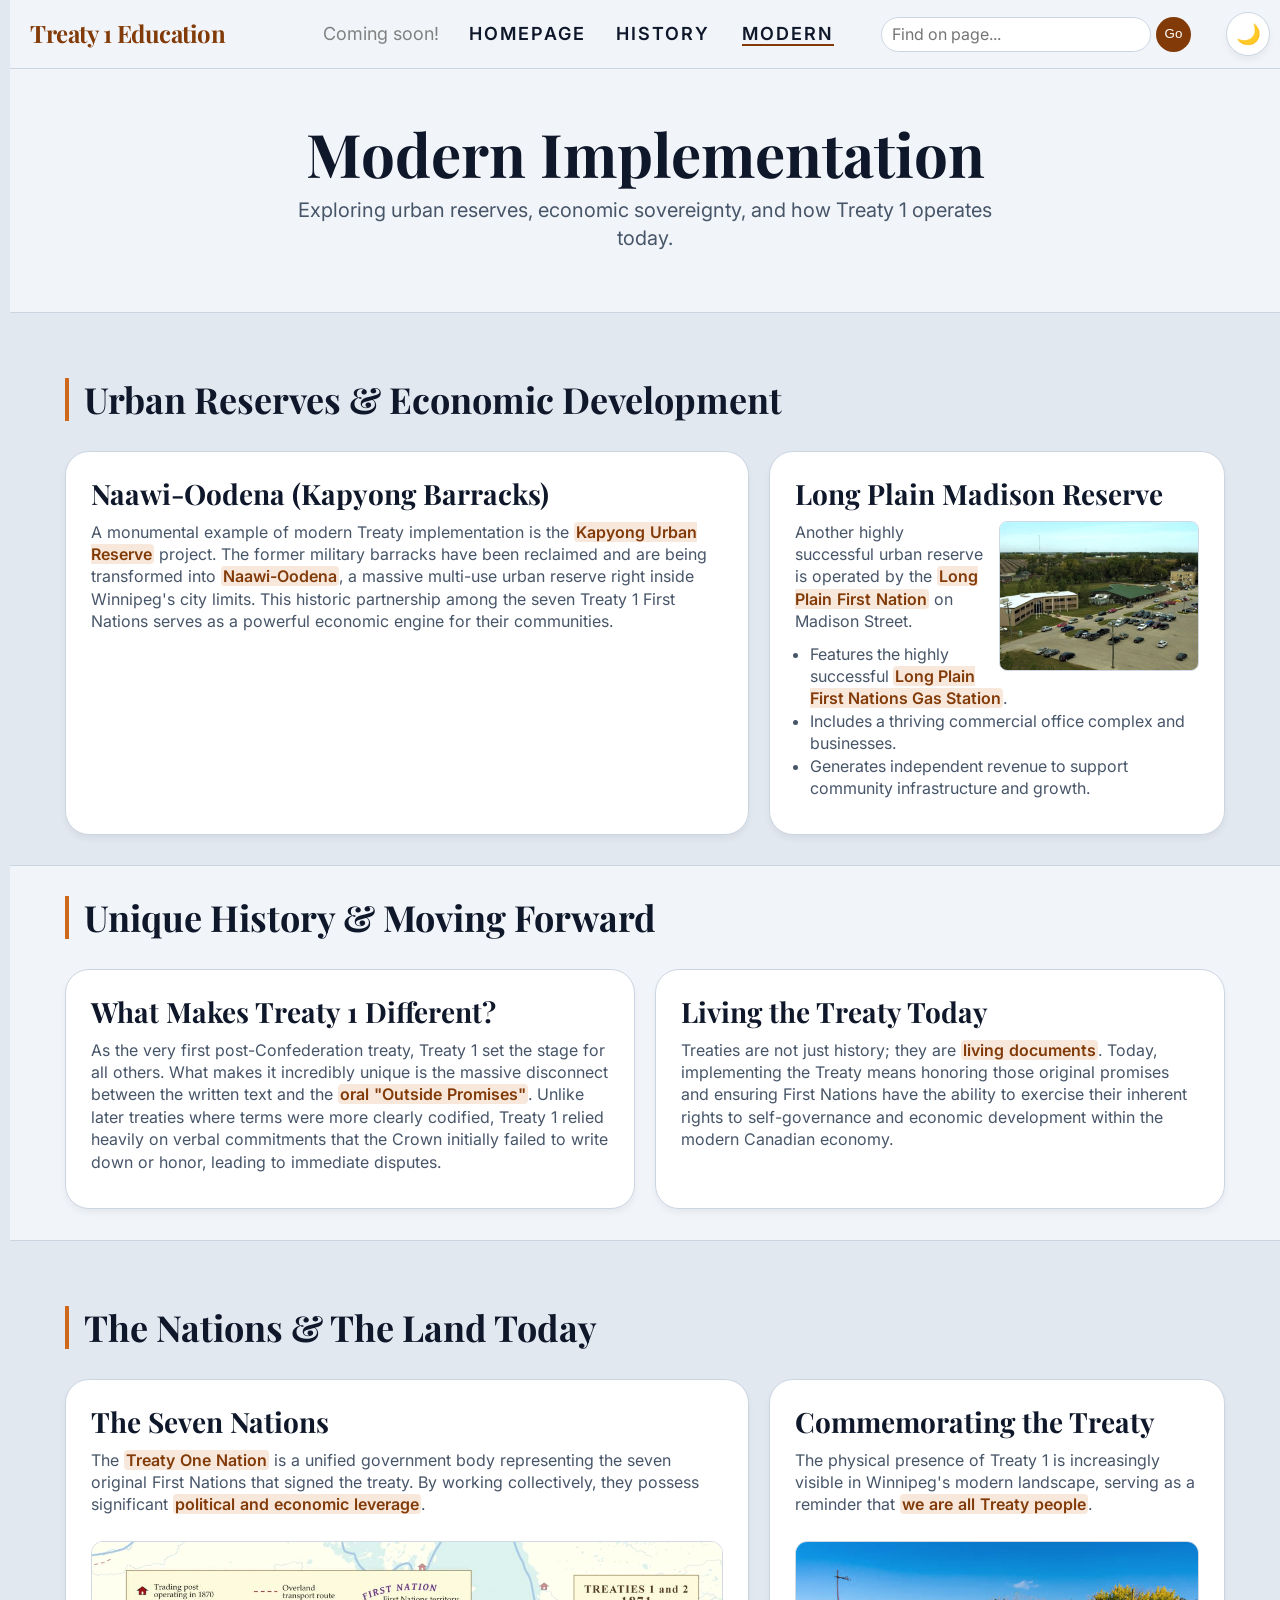
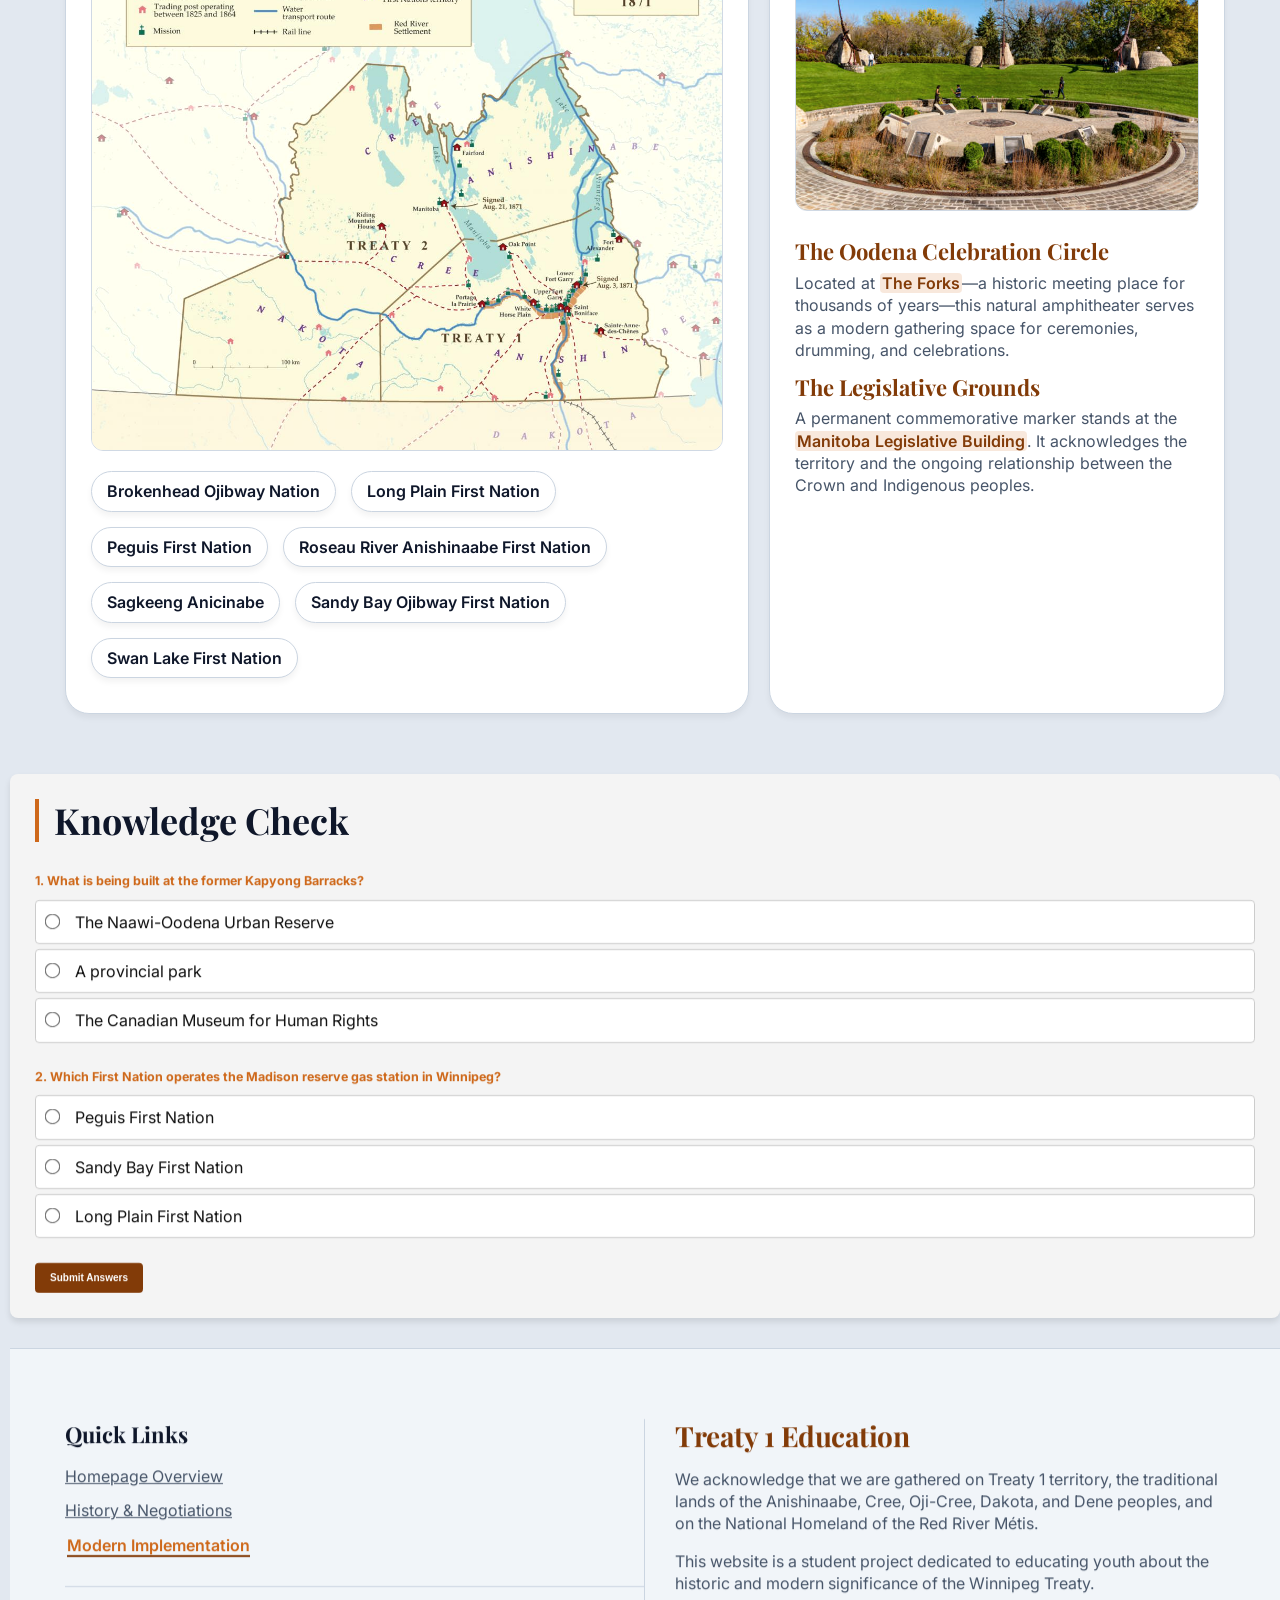
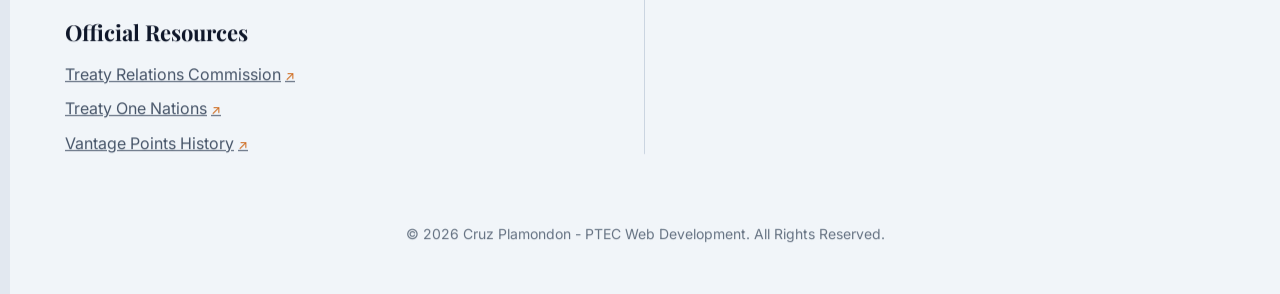
==== commit 66a1c843: "refined hamburger menu" ====
--- a/modern.html
+++ b/modern.html
@@ -93,6 +93,13 @@
           >
 
           <ul class="nav-links">
+            <!-- 
+              <li>
+                <a href="assignment4.html">Final Project</a>
+              </li>
+              for the foruth assignment in the future
+            -->
+
             <li>
               <p
                 class="work-in-progress"
--- a/stylesheets/main.css
+++ b/stylesheets/main.css
@@ -901,7 +901,7 @@
 }
 
 /* --- MOBILE BREAKPOINT --- */
-@media (max-width: 868px) {
+@media (max-width: 940px) {
   /* 1. Show the hamburger button */
   .hamburger {
     display: flex; /* Must be flex so the three lines align properly! */
@@ -910,470 +910,441 @@
   /* 2. THE UPGRADED PREMIUM MENU DRAWER */
   .nav-links {
     display: flex;
-    position: fixed; /* Pins it to the user's screen, not the website header */
+    position: fixed;
     top: 0;
-    right: 0; /* Anchors it to the right side of the screen */
-    height: 100vh; /* Takes up 100% of the screen height */
-    width: 75vw; /* Takes up 75% of the screen width */
-    max-width: 350px; /* Ensures it doesn't get too wide on tablets */
-    background: var(--bg-1);
+    right: 0;
+    height: 100vh;
+    width: 75vw;
+    max-width: 350px;
     flex-direction: column;
-    align-items: flex-start; /* Aligns links cleanly to the left */
-
-    /* Massive top padding so the links sit underneath your "X" close button */
+    align-items: flex-start;
     padding: 10rem 3rem 3rem;
     margin: 0;
     border-left: 1px solid var(--border);
-    box-shadow: -15px 0 30px rgba(0, 0, 0, 0.15); /* Casts a shadow onto the main website */
-    background: rgba(
-      241,
-      245,
-      249,
-      0.85
-    ); /* Semi-transparent light background */
+    box-shadow: -15px 0 30px rgba(0, 0, 0, 0.15);
+
+    /* Frosted Glass */
+    background: rgba(241, 245, 249, 0.85);
     backdrop-filter: blur(20px);
     -webkit-backdrop-filter: blur(20px);
 
     /* The Side-Slide Animation */
-    transform: translateX(
-      100%
-    ); /* Hides the drawer completely off-screen to the right */
+    transform: translateX(100%);
     transition: transform 0.4s cubic-bezier(0.16, 1, 0.3, 1);
-    z-index: 1004; /* Keeps the drawer underneath the Hamburger "X" button */
+    z-index: 1004;
+  }
+
+  /* Dark mode override for the glass drawer */
+  body.dark-theme .nav-links {
+    background: rgba(31, 31, 31, 0.85);
+  }
+
+  .nav-links a,
+  .nav-links .work-in-progress {
+    font-size: 2.4rem; /* Only turns massive on mobile screens */
+    display: inline-block;
+    padding: 0.5rem 0;
   }
 
   /* 3. The Active (Open) State */
   .nav-links.nav-active {
-    transform: translateX(0); /* Slides it beautifully into view */
-  }
-
-  /* 4. Make the mobile links larger and spaced out for easy thumb-tapping */
+    transform: translateX(0);
+  }
+
+  /* 4. List Item Spacing & Default Waterfall State */
   .nav-links li {
     margin-bottom: 2.5rem;
     width: 100%;
-  }
-
-  /* 2. Clean Mobile Text Links (Restored Classic Look) */
-  .nav-links a,
-  .nav-links .work-in-progress {
-    font-size: 2.4rem; /* Big enough for thumbs */
-    display: inline-block; /* Keeps the underline hugging the text */
-    padding: 0.5rem 0; /* A little breathing room */
-  }
-
-  /* 3. The Active Page Indicator (Classic Underline) */
+    opacity: 0;
+    transform: translateX(30px);
+    transition: all 0.4s cubic-bezier(0.16, 1, 0.3, 1);
+  }
+
+  /* 5. Clean Mobile Text Links (Restored Classic Look) */
+  .nav-links li a,
+  .nav-links li .work-in-progress {
+    font-size: 2.4rem !important;
+    display: block;
+    width: 100%;
+    padding: 0.5rem 0;
+  }
+
+  /* 6. The Active Page Indicator (Classic Underline) */
   .nav-links a[aria-current="page"] {
     background-color: transparent;
     border-bottom: 3px solid var(--primary-dark);
     box-shadow: none;
   }
 
-  /* 3. The Hover/Tap State (Lifts off the drawer) */
-  .nav-links a:hover,
-  .nav-links a:focus {  
-    background-color: var(--bg-2);
-    box-shadow: var(--shadow-sm);
-    transform: translateX(10px); /* Slides slightly to the right */
-    color: var(--primary-dark);
-  }
-
-  /* --- THE KILL SWITCH --- */
-  /* Forces the wave animation to instantly stop when the menu is open */
-  .hamburger.is-active .burger-line {
-  animation: none !important;
-  }
-
-  /* Dark mode override for the glass drawer */
-  body.dark-theme .nav-links {
-    background: rgba(31, 31, 31, 0.85); /* Semi-transparent dark background */
-  }
-
-  /* 4. The Active Page Indicator (Restored OG Underline) */
-  .nav-links a[aria-current="page"] {
-    background-color: transparent;
-    border-left: none; /* Removes the side bar */
-    border-bottom: 3px solid var(--primary-dark); /* Brings back the bottom line */
-    box-shadow: none;
-    display: inline-block; /* Hugs the text so the line doesn't stretch across the whole screen! */
-  }
-
-  /* 5. Staggered Waterfall Load */
-  /* Hide the list items by default and push them to the right */
-  .nav-links li {
-    opacity: 0;
-    transform: translateX(30px);
-    transition: all 0.4s cubic-bezier(0.16, 1, 0.3, 1);
-  }
-
-  /* When the drawer gets the 'nav-active' class, reveal them! */
+  /* 7. Staggered Waterfall Load Trigger */
   .nav-links.nav-active li {
     opacity: 1;
     transform: translateX(0);
   }
 
-  /* Stagger the timing so they load 1-2-3-4 */
-  .nav-links.nav-active li:nth-child(1) { transition-delay: 0.1s; }
-  .nav-links.nav-active li:nth-child(2) { transition-delay: 0.2s; }
-  .nav-links.nav-active li:nth-child(3) { transition-delay: 0.3s; }
-  .nav-links.nav-active li:nth-child(4) { transition-delay: 0.4s; }
-}
-
-  /* 4. The Active Page Indicator (A sleek side-bar instead of an underline) */
-  .nav-links a[aria-current="page"] {
-    background-color: var(--bg-2);
-    border-bottom: none; /* Kills the old underline */
-    border-left: 4px solid var(--primary-dark); /* Adds a premium side-highlight */
-    box-shadow: var(--shadow-sm);
-  }
-
-  .nav-links a,
-  .nav-links .work-in-progress {
-    font-size: 2.4rem; /* Big, premium typography */
-    display: block;
-  }
-
-  /* quiz section styling */
-  .quiz-section {
-    background-color: #f4f4f4;
-    color: #121212;
-    padding: 2.5rem;
-    margin: 3rem 0;
-    border-radius: 8px;
-    box-shadow: 0 4px 6px rgba(0, 0, 0, 0.1);
-  }
-
-  .quiz-form fieldset {
-    border: none;
-    margin-bottom: 2rem;
-    padding: 0;
-  }
-
-  .quiz-form legend {
-    font-size: 1.25rem;
-    font-weight: bold;
-    margin-bottom: 1rem;
-    color: var(--primary-light);
-  }
-
-  .quiz-form label {
-    display: block;
-    background-color: #ffffff;
-    border: 1px solid #cccccc;
-    padding: 1rem;
-    margin-bottom: 0.5rem;
-    border-radius: 4px;
-    cursor: pointer;
-    transition:
-      background-color 0.3s ease,
-      transform 0.2s ease;
-  }
-
-  .quiz-form label:hover {
-    background-color: #e0e0e0;
-    transform: translateX(8px);
-  }
-
-  .quiz-form input[type="radio"] {
-    margin-right: 12px;
-    transform: scale(1.2);
-  }
-
-  .quiz-btn {
-    padding: 0.8rem 1.5rem;
-    background-color: var(--primary-dark);
-    color: white;
-    border: none;
-    border-radius: 4px;
-    font-size: 1rem;
-    font-weight: bold;
-    cursor: pointer;
-    transition: background-color var(--transition);
-  }
-
-  .quiz-btn:hover {
-    background-color: var(--primary-light);
-    transition: var(--transition);
-  }
-
-  .quiz-result {
-    margin-top: 1.5rem;
-    font-weight: bold;
-    font-size: 1.1rem;
-    padding: 1rem;
-    border-radius: 4px;
-    display: none;
-    /* made it display: none because when JS sees
+  .nav-links.nav-active li:nth-child(1) {
+    transition-delay: 0.1s;
+  }
+  .nav-links.nav-active li:nth-child(2) {
+    transition-delay: 0.2s;
+  }
+  .nav-links.nav-active li:nth-child(3) {
+    transition-delay: 0.3s;
+  }
+  .nav-links.nav-active li:nth-child(4) {
+    transition-delay: 0.4s;
+  }
+}
+
+/* quiz section styling */
+.quiz-section {
+  background-color: #f4f4f4;
+  color: #121212;
+  padding: 2.5rem;
+  margin: 3rem 0;
+  border-radius: 8px;
+  box-shadow: 0 4px 6px rgba(0, 0, 0, 0.1);
+}
+
+.quiz-form fieldset {
+  border: none;
+  margin-bottom: 2rem;
+  padding: 0;
+}
+
+.quiz-form legend {
+  font-size: 1.25rem;
+  font-weight: bold;
+  margin-bottom: 1rem;
+  color: var(--primary-light);
+}
+
+.quiz-form label {
+  display: block;
+  background-color: #ffffff;
+  border: 1px solid #cccccc;
+  padding: 1rem;
+  margin-bottom: 0.5rem;
+  border-radius: 4px;
+  cursor: pointer;
+  transition:
+    background-color 0.3s ease,
+    transform 0.2s ease;
+}
+
+.quiz-form label:hover {
+  background-color: #e0e0e0;
+  transform: translateX(8px);
+}
+
+.quiz-form input[type="radio"] {
+  margin-right: 12px;
+  transform: scale(1.2);
+}
+
+.quiz-btn {
+  padding: 0.8rem 1.5rem;
+  background-color: var(--primary-dark);
+  color: white;
+  border: none;
+  border-radius: 4px;
+  font-size: 1rem;
+  font-weight: bold;
+  cursor: pointer;
+  transition: background-color var(--transition);
+}
+
+.quiz-btn:hover {
+  background-color: var(--primary-light);
+  transition: var(--transition);
+}
+
+.quiz-result {
+  margin-top: 1.5rem;
+  font-weight: bold;
+  font-size: 1.1rem;
+  padding: 1rem;
+  border-radius: 4px;
+  display: none;
+  /* made it display: none because when JS sees
   the user selecting both opstions, it changes
   the property to defult */
-  }
-
-  /* Light Mode Result Colors */
-  .result-pass {
+}
+
+/* Light Mode Result Colors */
+.result-pass {
+  display: block;
+  background-color: #d8f3dc;
+  color: #081c15;
+  border: 1px solid #74c69d;
+}
+
+.result-fail {
+  display: block;
+  background-color: #ffcad4;
+  color: #590d22;
+  border: 1px solid #ff8fa3;
+}
+
+/* dark mode */
+body.dark-theme .quiz-section {
+  background-color: #1e1e1e;
+  color: #ffffff;
+  box-shadow: 0 4px 6px rgba(0, 0, 0, 0.4);
+}
+
+body.dark-theme .quiz-form legend {
+  color: var(--primary-dark);
+}
+
+body.dark-theme .quiz-form label {
+  background-color: #2d2d2d;
+  border: 1px solid #444444;
+}
+
+body.dark-theme .quiz-form label:hover {
+  background-color: #3d3d3d;
+}
+
+body.dark-theme .quiz-btn {
+  background-color: var(--primary-dark);
+}
+
+body.dark-theme .quiz-btn:hover {
+  background-color: var(--primary-light);
+}
+
+body.dark-theme .result-pass {
+  background-color: #1b4332;
+  color: #95d5b2;
+  border-color: #2d6a4f;
+}
+
+body.dark-theme .result-fail {
+  background-color: #4a154b;
+  color: #ffb3c1;
+  border-color: #7a2048;
+}
+
+/* progress bar */
+
+/* Pushes the website content slightly right so it doesn't clip under the bar */
+body {
+  padding-left: 10px;
+}
+
+#progress-bar {
+  position: fixed;
+  top: 0;
+  left: 0;
+  width: 1rem; /* Sleek vertical line width */
+  height: 0%; /* Starts at zero, JS will grow this down the screen */
+  /* Gradient flowing smoothly from top to bottom */
+  background: linear-gradient(
+    to bottom,
+    var(--primary-light),
+    var(--primary-dark)
+  );
+  z-index: 9999; /* Keeps it floating above all layers */
+  will-change: height;
+  /* Warns the browser this will animate, offloading it to the GPU */
+}
+
+/* --- PRINT STYLESHEET --- */
+
+/* Formats the page for physical printing or PDF saving to save ink */
+@media print {
+  /* Hides UI elements that are useless on a piece of paper */
+  nav,
+  footer,
+  .theme-toggle,
+  .hamburger,
+  .back-to-top,
+  .particles,
+  .quiz-section {
+    display: none !important;
+  }
+
+  /* Strips out backgrounds and shadows, forcing black text on white paper */
+  body,
+  .card,
+  .map-box,
+  .layer-box,
+  .bento-grid {
+    background: white !important;
+    color: black !important;
+    box-shadow: none !important;
+    border: none !important;
+    display: block; /* prevents grid breaks on paper */
+    margin-bottom: 2rem;
+  }
+
+  /* Pro-tip: This reveals the actual URL of your links next to the text! */
+  .footer-links-column a::after {
+    content: " (" attr(href) ")";
+    font-size: 0.8em;
+    color: #333;
+  }
+}
+
+/* 1. Skip to Main Content Link (For Screen Readers & Keyboard Users) */
+.skip-link {
+  position: absolute;
+  top: -100px; /* Hides it off-screen by default */
+  left: 0;
+  background: var(--primary-dark);
+  color: whitesmoke;
+  padding: 1rem 2rem;
+  z-index: 10000;
+  transition: top var(--transition);
+  text-decoration: none;
+  font-weight: bold;
+  border-bottom-right-radius: 8px;
+  box-shadow: var(--shadow-lg);
+}
+
+/* Snaps the button into view ONLY when the user presses 'Tab' on page load */
+.skip-link:focus {
+  top: 0px;
+  outline: 3px solid;
+  outline-offset: 4px;
+}
+
+/* 2. Custom Focus Rings for Keyboard Navigation */
+/* :focus-visible ensures the ring only shows for keyboard users, not mouse clicks */
+*:focus-visible {
+  outline: 3px dashed var(--primary-light);
+  outline-offset: 4px;
+  border-radius: 4px;
+  transition: outline-offset 0.1s ease;
+}
+
+/* Removes the ugly default browser outline for mouse users */
+*:focus:not(:focus-visible) {
+  outline: none;
+}
+
+/* --- MINI SEARCH BAR --- */
+.search-form {
+  display: flex;
+  gap: 0.5rem;
+  margin: 0 1.5rem;
+}
+
+.search-form input {
+  padding: 0.5rem 1rem;
+  border: 1px solid var(--border);
+  border-radius: 100px;
+  background: var(--bg-2);
+  color: var(--text-heading);
+  font-family: "Inter", sans-serif;
+  font-size: 1.6rem;
+}
+
+.search-form button {
+  background: var(--primary-dark);
+  color: white;
+  border: none;
+  border-radius: 50%;
+  width: 35px;
+  height: 35px;
+  cursor: pointer;
+  transition: var(--transition);
+}
+
+.search-form button:hover {
+  background: var(--primary-light);
+  transform: scale(1.05);
+}
+
+/* Hides the label visually but keeps it for screen readers */
+.sr-only {
+  position: absolute;
+  width: 1px;
+  height: 1px;
+  padding: 0;
+  margin: -1px;
+  overflow: hidden;
+  clip: rect(0, 0, 0, 0);
+  border: 0;
+}
+
+/* --- 1. DESKTOP VIEW (Full-Sized & Visible) --- */
+.search-dropdown {
+  position: relative;
+  display: flex;
+  align-items: center;
+  /* Adds breathing room between the search bar and your nav links */
+  margin-right: 2rem;
+}
+
+/* --- DESKTOP NAV LINKS --- */
+.nav-links a,
+.nav-links .work-in-progress {
+  font-size: 1.8rem; /* Forces desktop to stay a normal, professional size! */
+  text-decoration: none;
+  /* ... your other desktop rules ... */
+}
+
+/* Hide the magnifying glass toggle on large screens */
+.search-toggle {
+  display: none;
+}
+
+/* Force the search form to be visible inline */
+.search-content {
+  display: block;
+}
+
+/* --- 2. MOBILE VIEW (Collapsed & Toggleable) --- */
+@media (max-width: 1180px) {
+  /* Match the magnifying glass exactly to the theme-toggle button */
+  .search-toggle {
+    display: flex; /* Flex perfectly centers the emoji inside the circle */
+    align-items: center;
+    justify-content: center;
+    background: var(--bg-2);
+    border: 1px solid var(--border);
+    border-radius: 50%;
+    width: 44px;
+    height: 44px;
+    font-size: 2rem;
+    cursor: pointer;
+    color: var(--text-heading);
+    box-shadow: var(--shadow-sm);
+    transition:
+      background-color 0.4s ease,
+      border-color 0.4s ease,
+      transform 0.6s ease-in-out;
+  }
+
+  /* Match the hover and focus state of the theme button (the lift and outline) */
+  .search-toggle:hover,
+  .search-toggle:focus {
+    border-color: var(--primary-light);
+    transform: translateY(-3px);
+    outline: 2px solid var(--primary-dark);
+    outline-offset: 2px;
+  }
+
+  /* Hide the search form by default and turn it into a popup box */
+  .search-content {
+    display: none;
+    position: absolute;
+    top: 130%;
+    left: auto;
+    right: 0;
+    background: var(--bg-1);
+    padding: 1rem;
+    border: 1px solid var(--border);
+    border-radius: 8px;
+    box-shadow: var(--shadow-lg);
+    z-index: 1001;
+  }
+
+  /* The Active State (Triggered by your JavaScript) */
+  .search-dropdown.active .search-content {
     display: block;
-    background-color: #d8f3dc;
-    color: #081c15;
-    border: 1px solid #74c69d;
-  }
-
-  .result-fail {
-    display: block;
-    background-color: #ffcad4;
-    color: #590d22;
-    border: 1px solid #ff8fa3;
-  }
-
-  /* dark mode */
-  body.dark-theme .quiz-section {
-    background-color: #1e1e1e;
-    color: #ffffff;
-    box-shadow: 0 4px 6px rgba(0, 0, 0, 0.4);
-  }
-
-  body.dark-theme .quiz-form legend {
-    color: var(--primary-dark);
-  }
-
-  body.dark-theme .quiz-form label {
-    background-color: #2d2d2d;
-    border: 1px solid #444444;
-  }
-
-  body.dark-theme .quiz-form label:hover {
-    background-color: #3d3d3d;
-  }
-
-  body.dark-theme .quiz-btn {
-    background-color: var(--primary-dark);
-  }
-
-  body.dark-theme .quiz-btn:hover {
-    background-color: var(--primary-light);
-  }
-
-  body.dark-theme .result-pass {
-    background-color: #1b4332;
-    color: #95d5b2;
-    border-color: #2d6a4f;
-  }
-
-  body.dark-theme .result-fail {
-    background-color: #4a154b;
-    color: #ffb3c1;
-    border-color: #7a2048;
-  }
-
-  /* progress bar */
-
-  /* Pushes the website content slightly right so it doesn't clip under the bar */
-  body {
-    padding-left: 10px;
-  }
-
-  #progress-bar {
-    position: fixed;
-    top: 0;
-    left: 0;
-    width: 1rem; /* Sleek vertical line width */
-    height: 0%; /* Starts at zero, JS will grow this down the screen */
-    /* Gradient flowing smoothly from top to bottom */
-    background: linear-gradient(
-      to bottom,
-      var(--primary-light),
-      var(--primary-dark)
-    );
-    z-index: 9999; /* Keeps it floating above all layers */
-    will-change: height;
-    /* Warns the browser this will animate, offloading it to the GPU */
-  }
-
-  /* --- PRINT STYLESHEET --- */
-
-  /* Formats the page for physical printing or PDF saving to save ink */
-  @media print {
-    /* Hides UI elements that are useless on a piece of paper */
-    nav,
-    footer,
-    .theme-toggle,
-    .hamburger,
-    .back-to-top,
-    .particles,
-    .quiz-section {
-      display: none !important;
-    }
-
-    /* Strips out backgrounds and shadows, forcing black text on white paper */
-    body,
-    .card,
-    .map-box,
-    .layer-box,
-    .bento-grid {
-      background: white !important;
-      color: black !important;
-      box-shadow: none !important;
-      border: none !important;
-      display: block; /* prevents grid breaks on paper */
-      margin-bottom: 2rem;
-    }
-
-    /* Pro-tip: This reveals the actual URL of your links next to the text! */
-    .footer-links-column a::after {
-      content: " (" attr(href) ")";
-      font-size: 0.8em;
-      color: #333;
-    }
-  }
-
-  /* 1. Skip to Main Content Link (For Screen Readers & Keyboard Users) */
-  .skip-link {
-    position: absolute;
-    top: -100px; /* Hides it off-screen by default */
-    left: 0;
-    background: var(--primary-dark);
-    color: whitesmoke;
-    padding: 1rem 2rem;
-    z-index: 10000;
-    transition: top var(--transition);
-    text-decoration: none;
-    font-weight: bold;
-    border-bottom-right-radius: 8px;
-    box-shadow: var(--shadow-lg);
-  }
-
-  /* Snaps the button into view ONLY when the user presses 'Tab' on page load */
-  .skip-link:focus {
-    top: 0px;
-    outline: 3px solid;
-    outline-offset: 4px;
-  }
-
-  /* 2. Custom Focus Rings for Keyboard Navigation */
-  /* :focus-visible ensures the ring only shows for keyboard users, not mouse clicks */
-  *:focus-visible {
-    outline: 3px dashed var(--primary-light);
-    outline-offset: 4px;
-    border-radius: 4px;
-    transition: outline-offset 0.1s ease;
-  }
-
-  /* Removes the ugly default browser outline for mouse users */
-  *:focus:not(:focus-visible) {
-    outline: none;
-  }
-
-  /* --- MINI SEARCH BAR --- */
-  .search-form {
-    display: flex;
-    gap: 0.5rem;
-    margin: 0 1.5rem;
-  }
-
-  .search-form input {
-    padding: 0.5rem 1rem;
-    border: 1px solid var(--border);
-    border-radius: 100px;
-    background: var(--bg-2);
-    color: var(--text-heading);
-    font-family: "Inter", sans-serif;
-    font-size: 1.6rem;
-  }
-
-  .search-form button {
-    background: var(--primary-dark);
-    color: white;
-    border: none;
-    border-radius: 50%;
-    width: 35px;
-    height: 35px;
-    cursor: pointer;
-    transition: var(--transition);
-  }
-
-  .search-form button:hover {
-    background: var(--primary-light);
-    transform: scale(1.05);
-  }
-
-  /* Hides the label visually but keeps it for screen readers */
-  .sr-only {
-    position: absolute;
-    width: 1px;
-    height: 1px;
-    padding: 0;
-    margin: -1px;
-    overflow: hidden;
-    clip: rect(0, 0, 0, 0);
-    border: 0;
-  }
-
-  /* --- 1. DESKTOP VIEW (Full-Sized & Visible) --- */
-  .search-dropdown {
-    position: relative;
-    display: flex;
-    align-items: center;
-    /* Adds breathing room between the search bar and your nav links */
-    margin-right: 2rem;
-  }
-
-  /* Hide the magnifying glass toggle on large screens */
-  .search-toggle {
-    display: none;
-  }
-
-  /* Force the search form to be visible inline */
-  .search-content {
-    display: block;
-  }
-
-  /* --- 2. MOBILE VIEW (Collapsed & Toggleable) --- */
-  @media (max-width: 1130px) {
-    /* Match the magnifying glass exactly to the theme-toggle button */
-    .search-toggle {
-      display: flex; /* Flex perfectly centers the emoji inside the circle */
-      align-items: center;
-      justify-content: center;
-      background: var(--bg-2);
-      border: 1px solid var(--border);
-      border-radius: 50%;
-      width: 44px;
-      height: 44px;
-      font-size: 2rem;
-      cursor: pointer;
-      color: var(--text-heading);
-      box-shadow: var(--shadow-sm);
-      transition:
-        background-color 0.4s ease,
-        border-color 0.4s ease,
-        transform 0.6s ease-in-out;
-    }
-
-    /* Match the hover and focus state of the theme button (the lift and outline) */
-    .search-toggle:hover,
-    .search-toggle:focus {
-      border-color: var(--primary-light);
-      transform: translateY(-3px);
-      outline: 2px solid var(--primary-dark);
-      outline-offset: 2px;
-    }
-
-    /* Hide the search form by default and turn it into a popup box */
-    .search-content {
-      display: none;
-      position: absolute;
-      top: 130%;
-      left: auto;
-      right: 0;
-      background: var(--bg-1);
-      padding: 1rem;
-      border: 1px solid var(--border);
-      border-radius: 8px;
-      box-shadow: var(--shadow-lg);
-      z-index: 1001;
-    }
-
-    /* The Active State (Triggered by your JavaScript) */
-    .search-dropdown.active .search-content {
-      display: block;
-      animation: fadeSlideUp 0.3s ease forwards;
-    }
-  }
-}
+    animation: fadeSlideUp 0.3s ease forwards;
+  }
+}
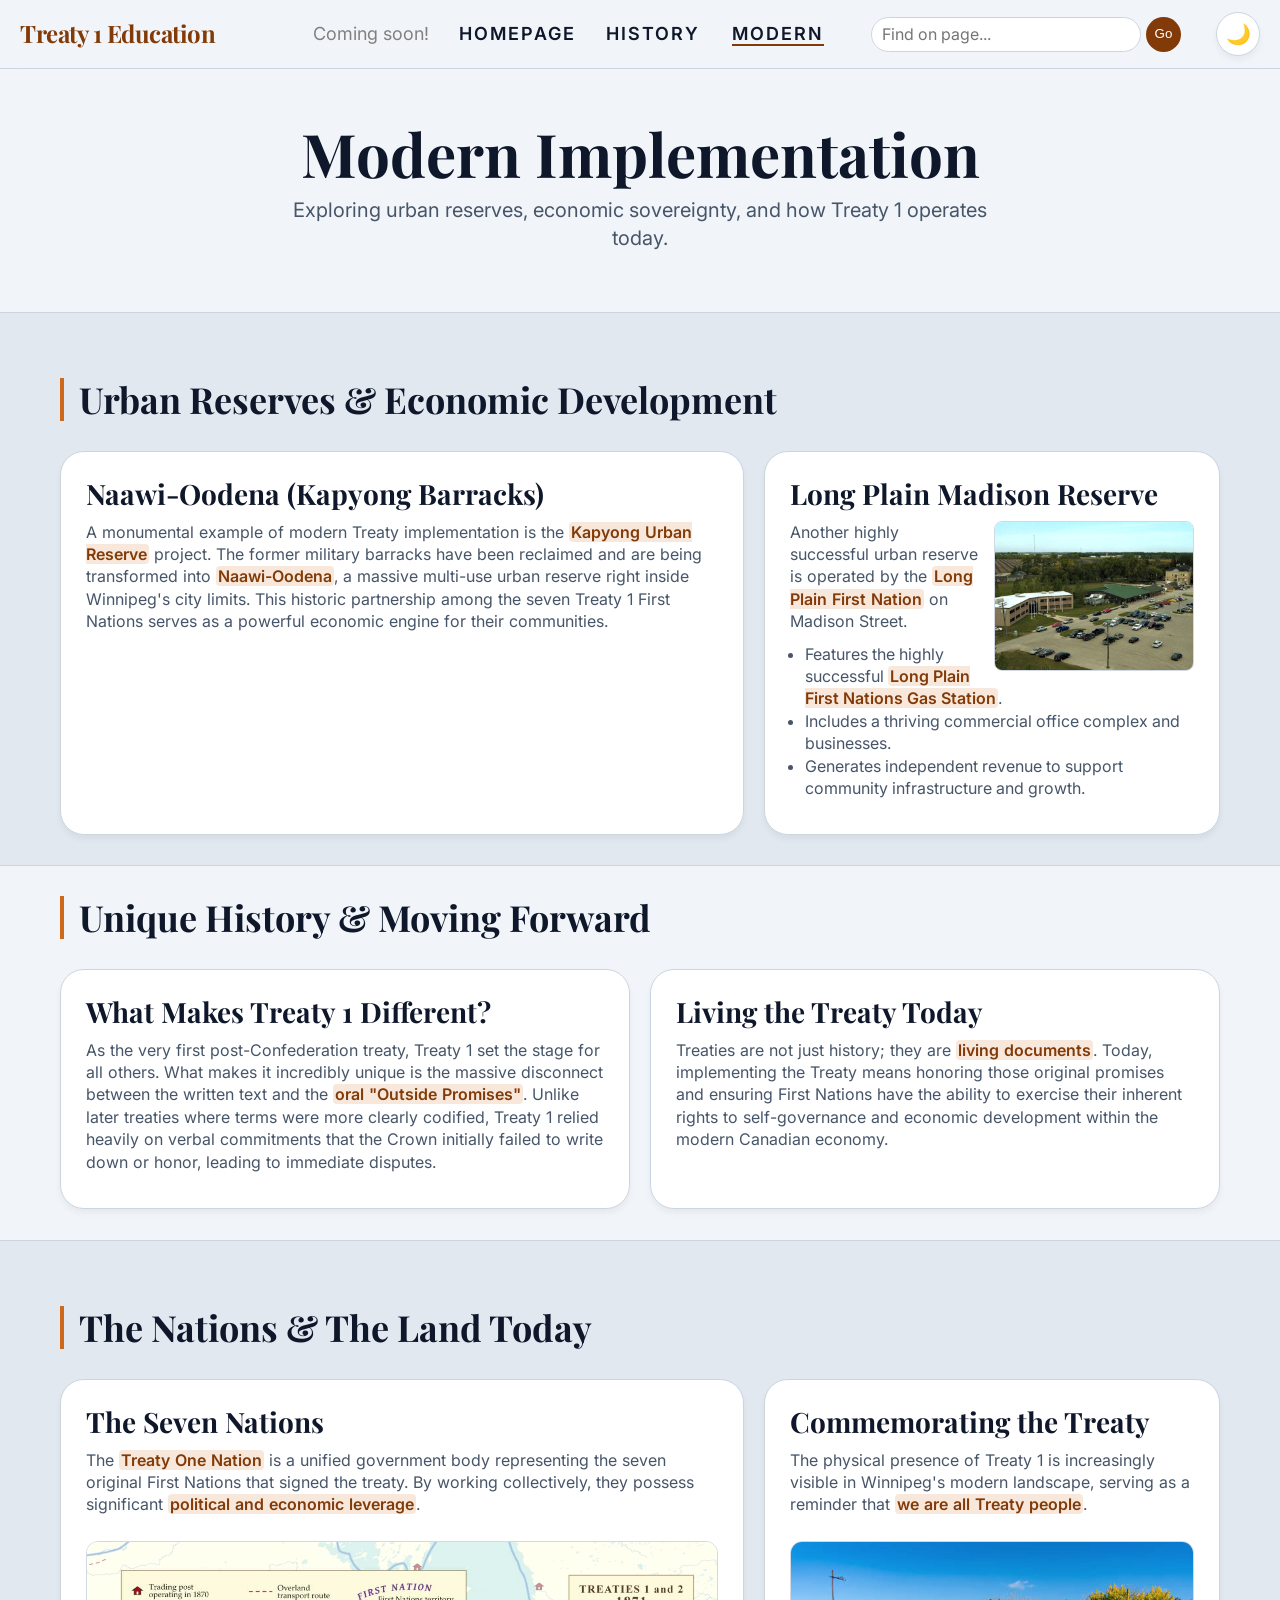
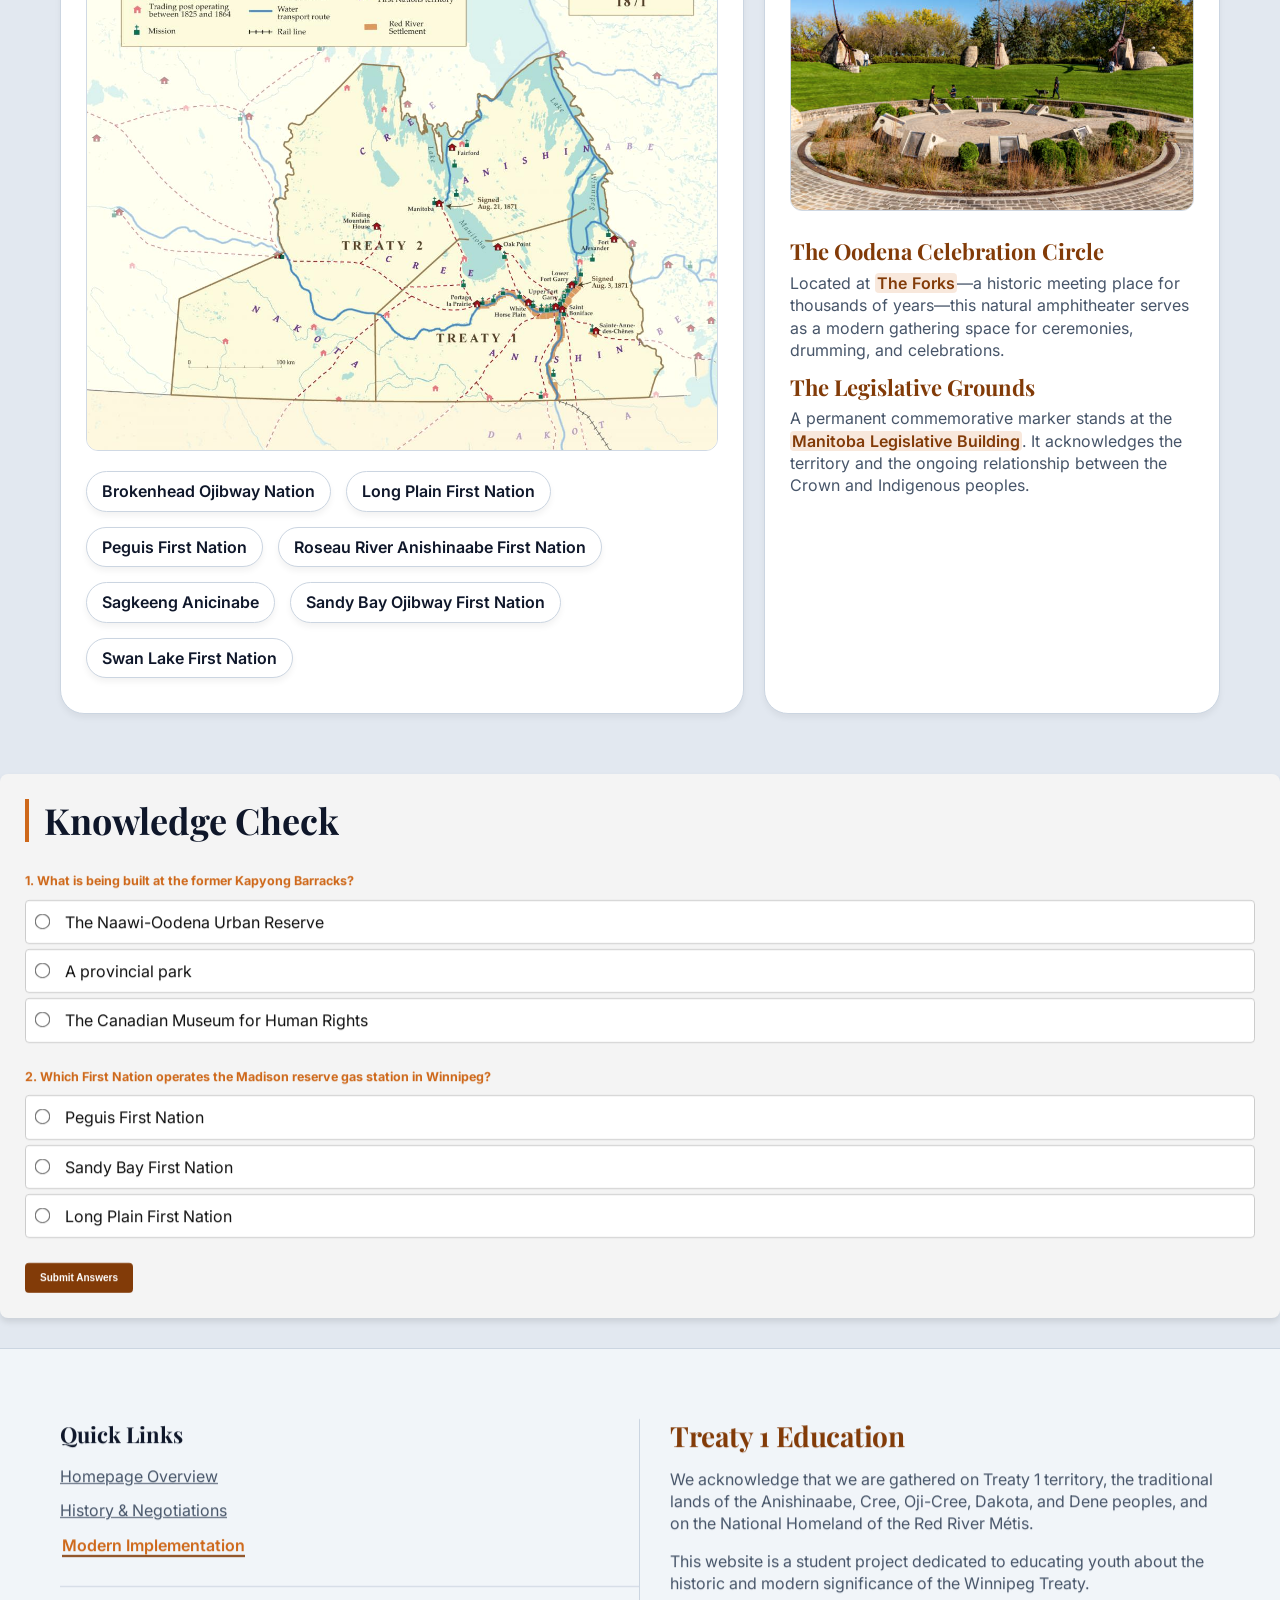
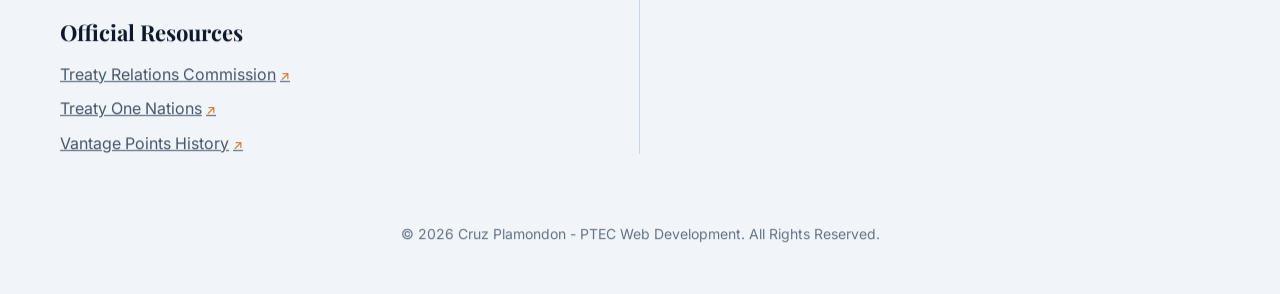
==== commit 163bb047: "final touches" ====
--- a/modern.html
+++ b/modern.html
@@ -84,6 +84,16 @@
       if (localStorage.getItem("theme") === "dark") {
         document.body.classList.add("dark-theme");
       }
+
+      // Apply saved theme immediately to avoid flash of wrong theme
+      const savedTheme = localStorage.getItem("theme");
+      const prefersDark = window.matchMedia(
+        "(prefers-color-scheme: dark)",
+      ).matches;
+
+      if (savedTheme === "dark" || (!savedTheme && prefersDark)) {
+        document.body.classList.add("dark-theme");
+      }
     </script>
     <header>
       <nav aria-label="Main Navigation">
--- a/stylesheets/main.css
+++ b/stylesheets/main.css
@@ -1130,7 +1130,7 @@
 
 /* Pushes the website content slightly right so it doesn't clip under the bar */
 body {
-  padding-left: 10px;
+  padding-left: 0;
 }
 
 #progress-bar {
@@ -1150,6 +1150,16 @@
   /* Warns the browser this will animate, offloading it to the GPU */
 }
 
+#progress-bar {
+  transition:
+    height 0.1s linear,
+    opacity 0.3s ease;
+  opacity: 100%;
+}
+body.scrolled #progress-bar {
+  opacity: 1;
+}
+
 /* --- PRINT STYLESHEET --- */
 
 /* Formats the page for physical printing or PDF saving to save ink */
@@ -1239,6 +1249,12 @@
   color: var(--text-heading);
   font-family: "Inter", sans-serif;
   font-size: 1.6rem;
+}
+
+/* soft ring glow around the border when the user clicked on the input */
+.search-form input:focus {
+  outline: none;
+  box-shadow: 0px 0px 5px var(--primary-light);
 }
 
 .search-form button {
@@ -1348,3 +1364,33 @@
     animation: fadeSlideUp 0.3s ease forwards;
   }
 }
+
+/* --- SKELETON LOADER UTILITY --- */
+@keyframes shimmer {
+  from {
+    background-position: 200% 0;
+  }
+  to {
+    background-position: -200% 0;
+  }
+}
+
+.skeleton {
+  /* Using !important to guarantee the shimmer overrides the card's standard background */
+  background: linear-gradient(
+    90deg,
+    var(--bg-1) 25%,
+    var(--bg-2) 50%,
+    var(--bg-1) 75%
+  ) !important;
+  background-size: 200% 100% !important;
+  animation: shimmer 0.1s infinite linear !important;
+  pointer-events: none; /* Prevents users from clicking the card while it's "loading" */
+}
+
+/* THE MAGIC TRICK: 
+  This targets every single element (*) inside the skeleton and turns it invisible! 
+*/
+.skeleton * {
+  opacity: 0 !important;
+}
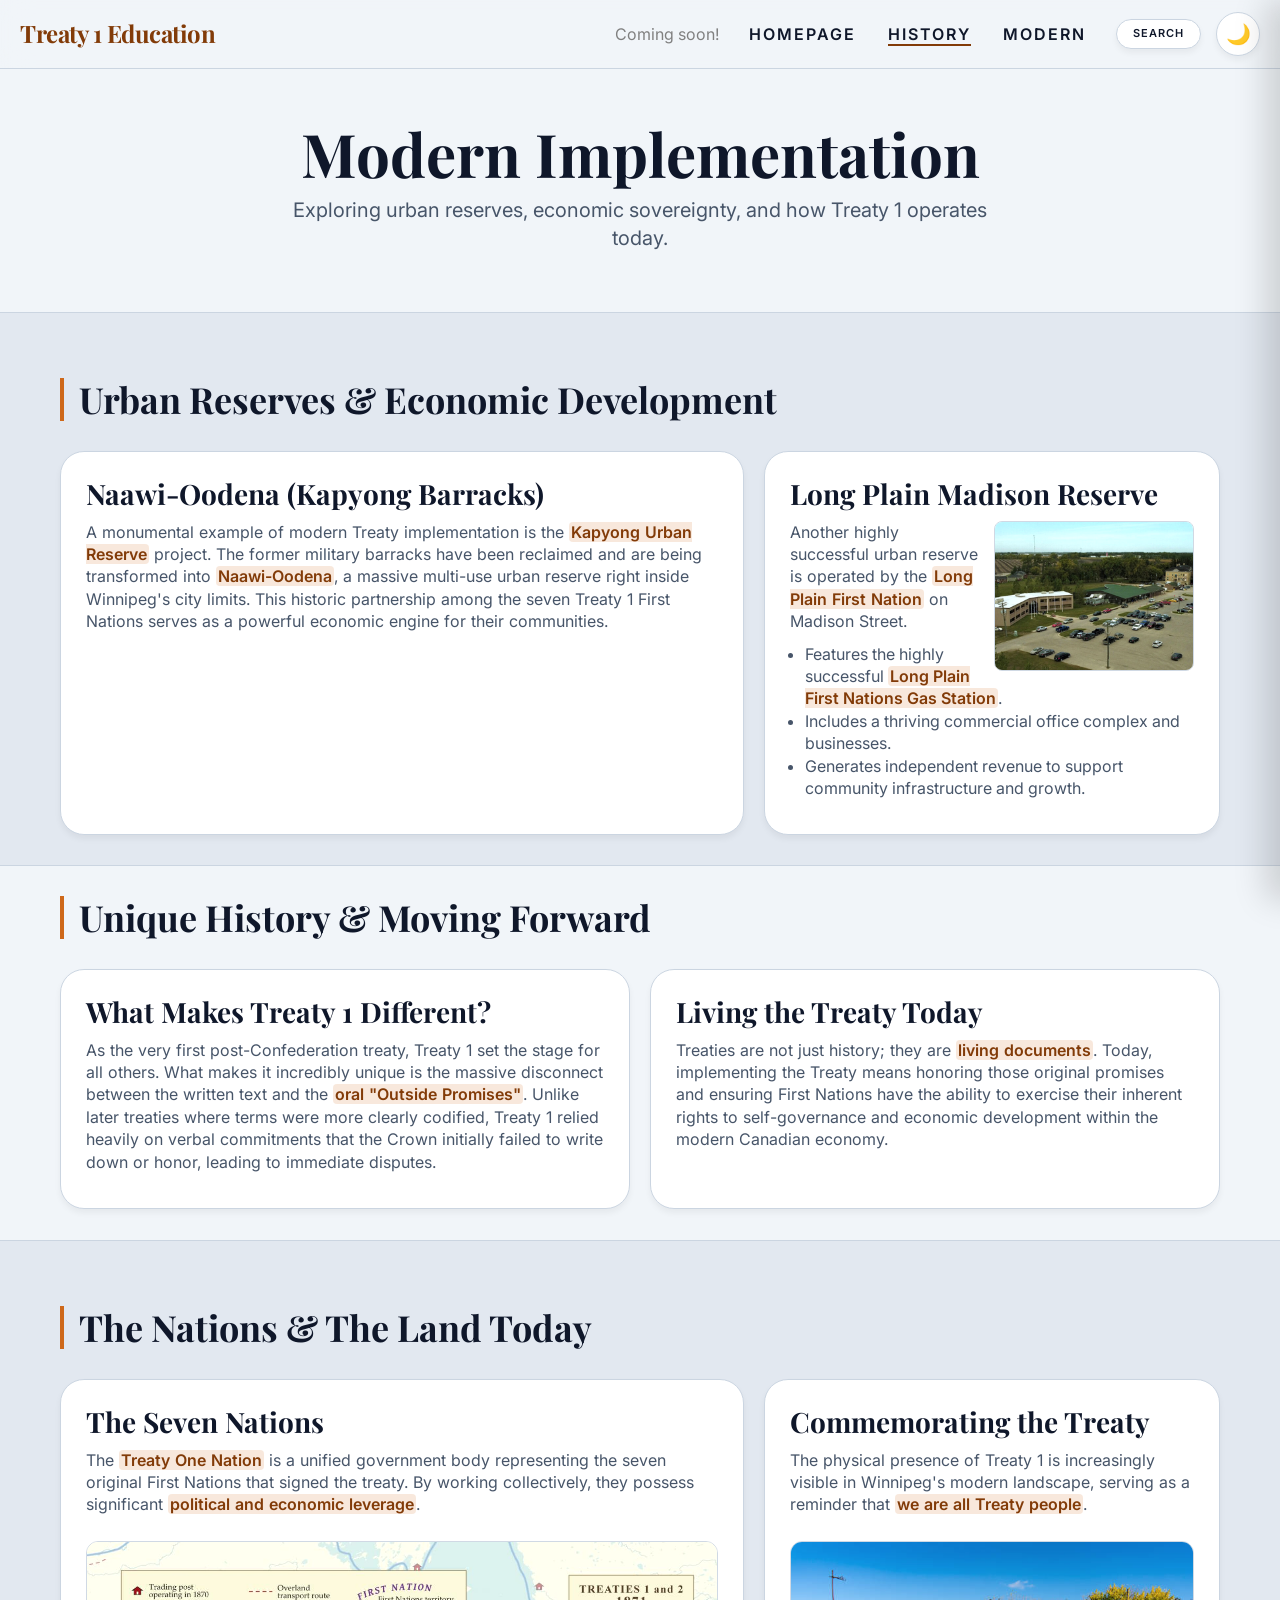
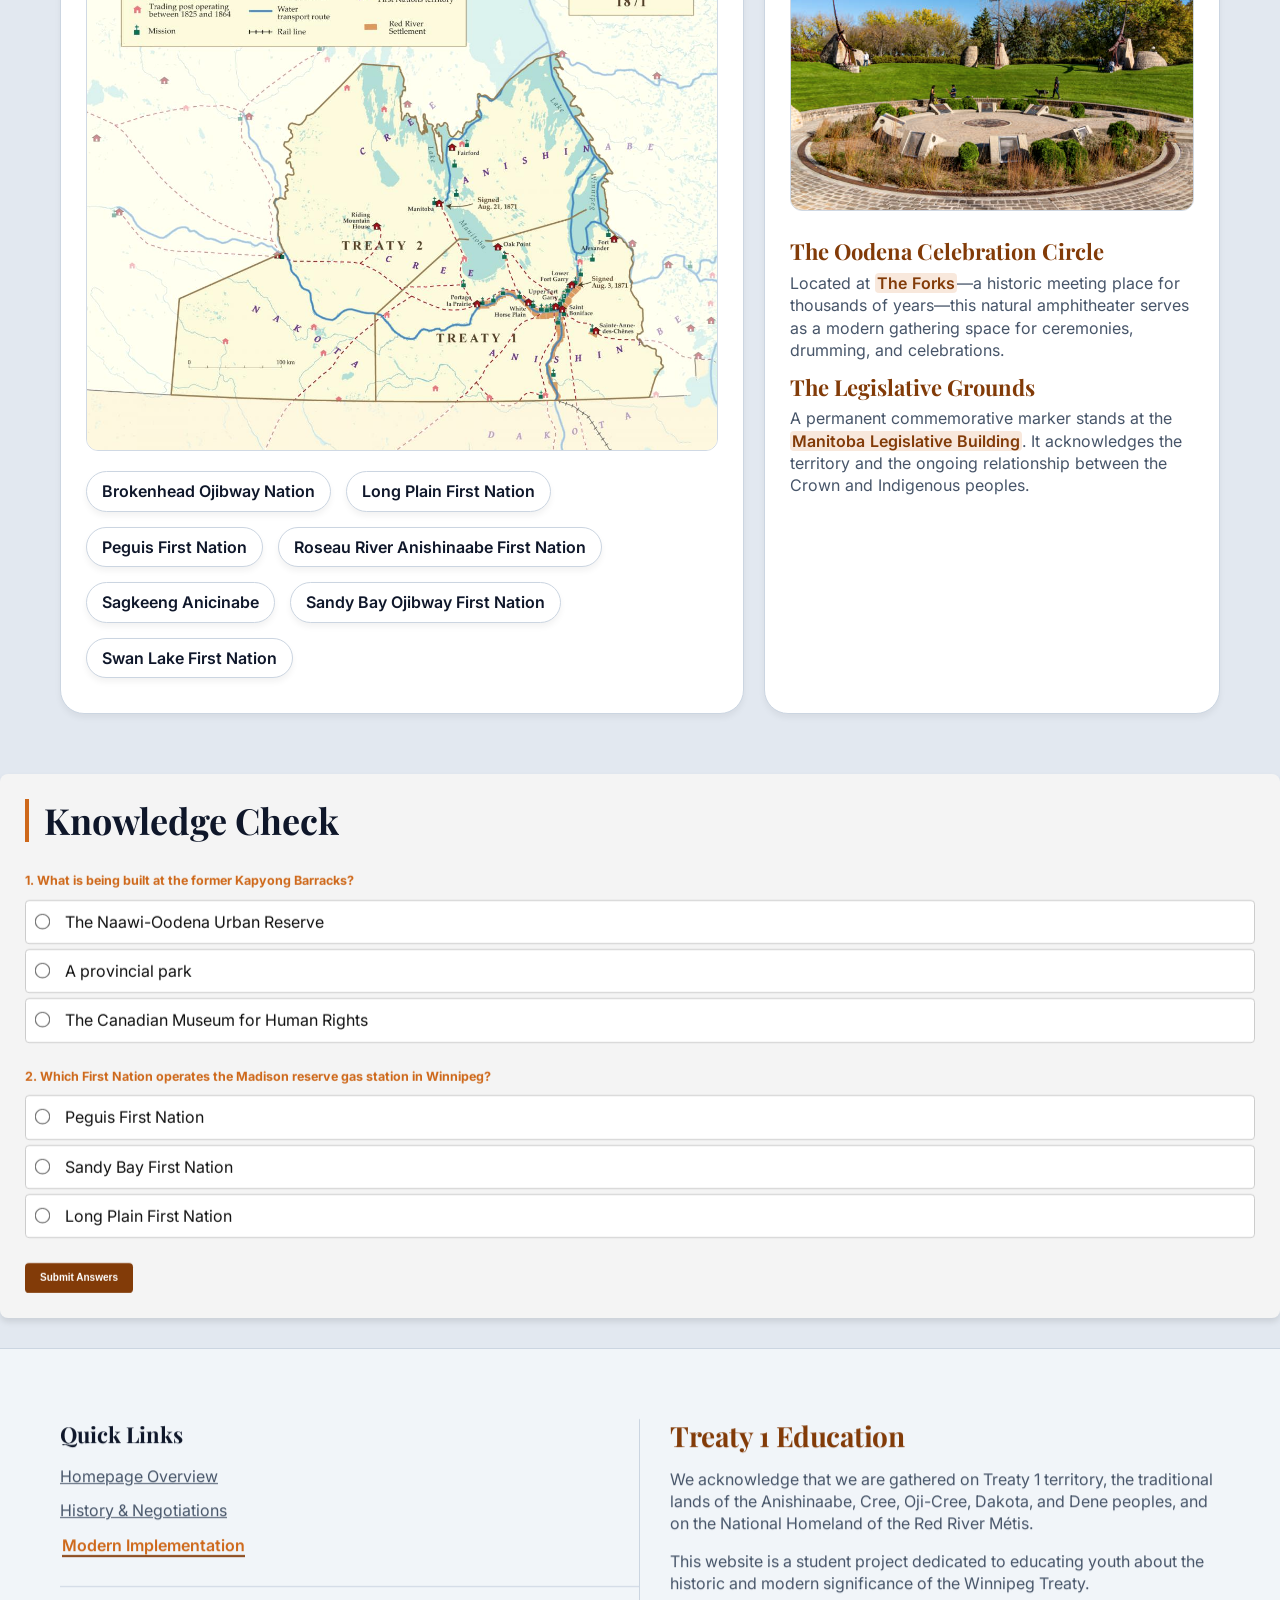
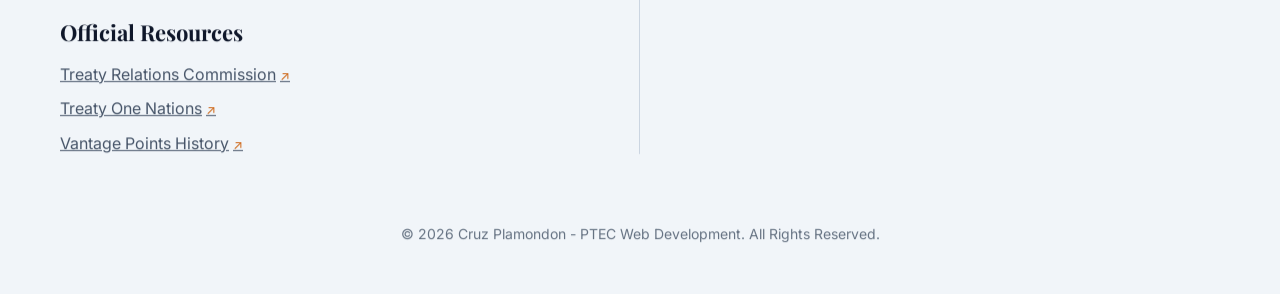
==== commit 642a2bb4: "added much more changes" ====
--- a/modern.html
+++ b/modern.html
@@ -97,19 +97,12 @@
     </script>
     <header>
       <nav aria-label="Main Navigation">
-        <div class="nav-container reveal-on-scroll">
+        <div class="nav-container">
           <a href="index.html" class="logo" title="Return Home"
             >Treaty 1 Education</a
           >
 
           <ul class="nav-links">
-            <!-- 
-              <li>
-                <a href="assignment4.html">Final Project</a>
-              </li>
-              for the foruth assignment in the future
-            -->
-
             <li>
               <p
                 class="work-in-progress"
@@ -127,6 +120,7 @@
             <li>
               <a
                 href="negotiation.html"
+                aria-current="page"
                 title="Learn about the 1871 gathering at Lower Fort Garry"
                 >History</a
               >
@@ -134,13 +128,11 @@
             <li>
               <a
                 href="modern.html"
-                aria-current="page"
                 title="Return to the Treaty 1 homepage and overview"
                 >Modern</a
               >
             </li>
           </ul>
-          <!-- i used a p tag for Coming soon! because it just displays info and its not an fuctional link-->
 
           <button
             class="hamburger"
@@ -150,33 +142,14 @@
             <div class="burger-line middle"></div>
             <div class="burger-line bottom"></div>
           </button>
-          <!--this is the mobile nav button linked toJS and CSS-->
-
-          <div class="search-dropdown">
-            <button
-              class="search-toggle"
-              aria-label="Toggle Search"
-              aria-expanded="false"
-              title="key search words across the page">
-              &#128269;
-            </button>
-
-            <div class="search-content">
-              <form id="mini-search" class="search-form">
-                <label for="search-input" class="sr-only"
-                  >Search keywords on this page</label
-                >
-                <input
-                  type="text"
-                  id="search-input"
-                  placeholder="Find on page..."
-                  required
-                  enterkeyhint="search" />
-
-                <button type="submit" aria-label="Submit Search">Go</button>
-              </form>
-            </div>
-          </div>
+
+          <button
+            class="search-toggle"
+            id="openSearchBtn"
+            aria-label="Open Search"
+            title="Search the site">
+            Search
+          </button>
 
           <button
             id="theme-toggle"
@@ -184,12 +157,35 @@
             aria-label="Toggle Dark Mode"
             title="Dark/Light mode toggle">
             <span class="theme-icon">&#127769;</span>
-            <!-- querySelector JS serchs for theme toggle id  -->
-            <!-- class theme-toggle is for CSS -->
-            <!--theme-icon class is for JS and CSS  -->
           </button>
         </div>
       </nav>
+
+      <div class="search-overlay" id="searchOverlay"></div>
+
+      <div class="search-drawer" id="searchDrawer">
+        <div class="search-drawer-header">
+          <form id="drawer-search-form" class="drawer-form">
+            <label for="drawer-search-input" class="sr-only">Search</label>
+            <input
+              type="text"
+              id="drawer-search-input"
+              placeholder="Search Treaty 1..."
+              autocomplete="off" />
+          </form>
+          <button
+            class="close-search-btn"
+            id="closeSearchBtn"
+            aria-label="Close Search">
+            &#10005;
+          </button>
+        </div>
+
+        <div class="search-drawer-content">
+          <h4 id="drawer-heading" class="drawer-heading">Quick Links</h4>
+          <ul id="drawer-results-list" class="drawer-link-list"></ul>
+        </div>
+      </div>
     </header>
 
     <main>
@@ -497,5 +493,6 @@
     <!-- smart back to top button -->
 
     <script src="scripts/theme.js"></script>
+    <script src="scripts/searchData.js"></script>
   </body>
 </html>
--- a/stylesheets/main.css
+++ b/stylesheets/main.css
@@ -221,6 +221,39 @@
   text-decoration: none; /* Removes default link underline */
   font-weight: 700; /* Bolds the text for hierarchy */
   letter-spacing: -0.5px; /* Pulls letters slightly closer together */
+}
+
+.mini-logo {
+  display: none;
+}
+
+@media (max-width: 357px) {
+  .mini-logo {
+    display: flex;
+    height: 7rem;
+    flex-shrink: 0px;
+    border-radius: none;
+    border: none;
+    margin-top: 0.7rem;
+  }
+
+  .logo {
+    display: none;
+  }
+}
+
+@media (max-width: 306px) {
+  .mini-logo {
+    display: none;
+  }
+
+  .logo {
+    display: none;
+  }
+
+  .nav-links {
+    justify-items: center;
+  }
 }
 
 /* Removes bullet points and spaces out the nav links */
@@ -776,6 +809,7 @@
   border-radius: 50%;
   width: 44px;
   height: 44px;
+  flex-shrink: 0; /* prevents flexbox crushing in the mobile view */
   display: flex;
   align-items: center;
   justify-content: center;
@@ -825,12 +859,13 @@
   justify-content: space-around;
   width: 32px;
   height: 24px;
+  flex-shrink: 0;
   background: transparent;
   border: none;
   cursor: pointer;
   padding: 0;
   margin-left: auto;
-  margin-right: 2rem;
+  margin-right: 1.5rem;
   z-index: 1005; /* Keeps it above the dropdown menu */
 }
 
@@ -858,7 +893,7 @@
     translate: 0 0;
   }
   50% {
-    translate: 0 -2px; /* Subtle 2px float */
+    translate: 0 -3.5px; /* Subtle -3.5px float */
   }
 }
 
@@ -1234,163 +1269,168 @@
   outline: none;
 }
 
-/* --- MINI SEARCH BAR --- */
-.search-form {
+/* --- PREMIUM SEARCH DRAWER --- */
+
+/* 1. The Toggle Button (Upgraded to match Dark Mode button styling) */
+.search-toggle {
   display: flex;
-  gap: 0.5rem;
-  margin: 0 1.5rem;
-}
-
-.search-form input {
-  padding: 0.5rem 1rem;
-  border: 1px solid var(--border);
-  border-radius: 100px;
+  align-items: center;
+  justify-content: center;
+  background: var(--bg-2); /* Matches the theme toggle background */
+  border: 1px solid var(--border); /* Matches the theme toggle border */
+  color: var(--text-heading);
+  font-family: "Inter", sans-serif;
+  font-size: 1.1rem; /* Standard text size instead of huge emoji */
+  font-weight: 600;
+  text-transform: uppercase;
+  letter-spacing: 1px;
+  cursor: pointer;
+  padding: 0.6rem 1.6rem; /* Creates the sleek pill shape */
+  border-radius: 100px; /* Fully rounded edges */
+  box-shadow: var(--shadow-sm); /* Matches the theme toggle shadow */
+  transition:
+    background-color 0.4s ease,
+    border-color 0.4s ease,
+    transform 0.6s ease-in-out;
+  margin-right: 1.5rem;
+}
+
+/* Match the theme-toggle hover state exactly! (Lift + Outline) */
+.search-toggle:hover,
+.search-toggle:focus {
+  border-color: var(--primary-light);
+  transform: translateY(-3px);
+  outline: 2px solid var(--primary-dark);
+  outline-offset: 2px;
+  color: var(--primary-dark);
+}
+
+/* 2. The Dark Overlay (Dims the background website) */
+.search-overlay {
+  position: fixed;
+  inset: 0;
+  background: rgba(0, 0, 0, 0.5);
+  opacity: 0;
+  pointer-events: none;
+  transition: opacity 0.4s ease;
+  z-index: 1001;
+  -webkit-backdrop-filter: blur(4px);
+  backdrop-filter: blur(4px);
+}
+
+.search-overlay.active {
+  opacity: 1;
+  pointer-events: auto;
+}
+
+/* 3. The Sliding Drawer */
+.search-drawer {
+  position: fixed;
+  top: 0;
+  right: 0;
+  width: 100%;
+  max-width: 450px;
+  height: 100vh;
+  background: rgba(241, 245, 249, 0.95); /* Frosted Glass */
+  backdrop-filter: blur(20px);
+  -webkit-backdrop-filter: blur(20px);
+  box-shadow: -15px 0 30px rgba(0, 0, 0, 0.15);
+  z-index: 1002;
+  display: flex;
+  flex-direction: column;
+  transform: translateX(100%); /* Hidden off-screen */
+  transition: transform 0.4s cubic-bezier(0.16, 1, 0.3, 1);
+}
+
+body.dark-theme .search-drawer {
+  background: rgba(31, 31, 31, 0.95);
+}
+
+.search-drawer.active {
+  transform: translateX(0); /* Slides in */
+}
+
+/* 4. Drawer Header */
+.search-drawer-header {
+  display: flex;
+  align-items: center;
+  gap: 1.5rem;
+  padding: 3rem;
+  border-bottom: 1px solid var(--border);
+}
+
+.drawer-form {
+  flex-grow: 1;
+}
+
+.drawer-form input {
+  width: 100%;
+  padding: 1.2rem 1.5rem;
+  border: 2px solid var(--border);
+  border-radius: 8px;
   background: var(--bg-2);
   color: var(--text-heading);
   font-family: "Inter", sans-serif;
-  font-size: 1.6rem;
-}
-
-/* soft ring glow around the border when the user clicked on the input */
-.search-form input:focus {
+  font-size: 1.8rem;
+  transition: var(--transition);
+}
+
+.drawer-form input:focus {
   outline: none;
-  box-shadow: 0px 0px 5px var(--primary-light);
-}
-
-.search-form button {
-  background: var(--primary-dark);
-  color: white;
+  border-color: var(--primary-light);
+  box-shadow: 0 0 8px rgba(206, 104, 26, 0.2);
+}
+
+.close-search-btn {
+  background: none;
   border: none;
-  border-radius: 50%;
-  width: 35px;
-  height: 35px;
+  font-size: 2.4rem;
+  color: var(--text-body);
   cursor: pointer;
   transition: var(--transition);
 }
 
-.search-form button:hover {
-  background: var(--primary-light);
-  transform: scale(1.05);
-}
-
-/* Hides the label visually but keeps it for screen readers */
-.sr-only {
-  position: absolute;
-  width: 1px;
-  height: 1px;
-  padding: 0;
-  margin: -1px;
-  overflow: hidden;
-  clip: rect(0, 0, 0, 0);
-  border: 0;
-}
-
-/* --- 1. DESKTOP VIEW (Full-Sized & Visible) --- */
-.search-dropdown {
-  position: relative;
+.close-search-btn:hover {
+  color: var(--primary-dark);
+  transform: rotate(90deg);
+}
+
+/* 5. Drawer Content & Quick Links */
+.search-drawer-content {
+  padding: 3rem;
+  overflow-y: auto;
+}
+
+.drawer-heading {
+  font-family: "Inter", sans-serif;
+  font-size: 1.4rem;
+  text-transform: uppercase;
+  letter-spacing: 1px;
+  color: var(--text-body);
+  margin-bottom: 1.5rem;
+}
+
+.drawer-link-list {
+  list-style: none;
   display: flex;
-  align-items: center;
-  /* Adds breathing room between the search bar and your nav links */
-  margin-right: 2rem;
-}
-
-/* --- DESKTOP NAV LINKS --- */
-.nav-links a,
-.nav-links .work-in-progress {
-  font-size: 1.8rem; /* Forces desktop to stay a normal, professional size! */
-  text-decoration: none;
-  /* ... your other desktop rules ... */
-}
-
-/* Hide the magnifying glass toggle on large screens */
-.search-toggle {
-  display: none;
-}
-
-/* Force the search form to be visible inline */
-.search-content {
-  display: block;
-}
-
-/* --- 2. MOBILE VIEW (Collapsed & Toggleable) --- */
-@media (max-width: 1180px) {
-  /* Match the magnifying glass exactly to the theme-toggle button */
-  .search-toggle {
-    display: flex; /* Flex perfectly centers the emoji inside the circle */
-    align-items: center;
-    justify-content: center;
-    background: var(--bg-2);
-    border: 1px solid var(--border);
-    border-radius: 50%;
-    width: 44px;
-    height: 44px;
-    font-size: 2rem;
-    cursor: pointer;
-    color: var(--text-heading);
-    box-shadow: var(--shadow-sm);
-    transition:
-      background-color 0.4s ease,
-      border-color 0.4s ease,
-      transform 0.6s ease-in-out;
-  }
-
-  /* Match the hover and focus state of the theme button (the lift and outline) */
-  .search-toggle:hover,
-  .search-toggle:focus {
-    border-color: var(--primary-light);
-    transform: translateY(-3px);
-    outline: 2px solid var(--primary-dark);
-    outline-offset: 2px;
-  }
-
-  /* Hide the search form by default and turn it into a popup box */
-  .search-content {
-    display: none;
-    position: absolute;
-    top: 130%;
-    left: auto;
-    right: 0;
-    background: var(--bg-1);
-    padding: 1rem;
-    border: 1px solid var(--border);
-    border-radius: 8px;
-    box-shadow: var(--shadow-lg);
-    z-index: 1001;
-  }
-
-  /* The Active State (Triggered by your JavaScript) */
-  .search-dropdown.active .search-content {
-    display: block;
-    animation: fadeSlideUp 0.3s ease forwards;
-  }
-}
-
-/* --- SKELETON LOADER UTILITY --- */
-@keyframes shimmer {
-  from {
-    background-position: 200% 0;
-  }
-  to {
-    background-position: -200% 0;
-  }
-}
-
-.skeleton {
-  /* Using !important to guarantee the shimmer overrides the card's standard background */
-  background: linear-gradient(
-    90deg,
-    var(--bg-1) 25%,
-    var(--bg-2) 50%,
-    var(--bg-1) 75%
-  ) !important;
-  background-size: 200% 100% !important;
-  animation: shimmer 0.1s infinite linear !important;
-  pointer-events: none; /* Prevents users from clicking the card while it's "loading" */
-}
-
-/* THE MAGIC TRICK: 
-  This targets every single element (*) inside the skeleton and turns it invisible! 
-*/
-.skeleton * {
-  opacity: 0 !important;
-}
+  flex-direction: column;
+  gap: 1rem;
+}
+
+.drawer-link-list li {
+  padding: 1.5rem;
+  background: var(--bg-2);
+  border: 1px solid var(--border);
+  border-radius: 8px;
+  font-size: 1.6rem;
+  color: var(--text-heading);
+  cursor: pointer;
+  transition: var(--transition);
+  font-weight: 600;
+}
+
+.drawer-link-list li:hover {
+  background: var(--primary-dark);
+  color: whitesmoke;
+  transform: translateX(10px);
+}
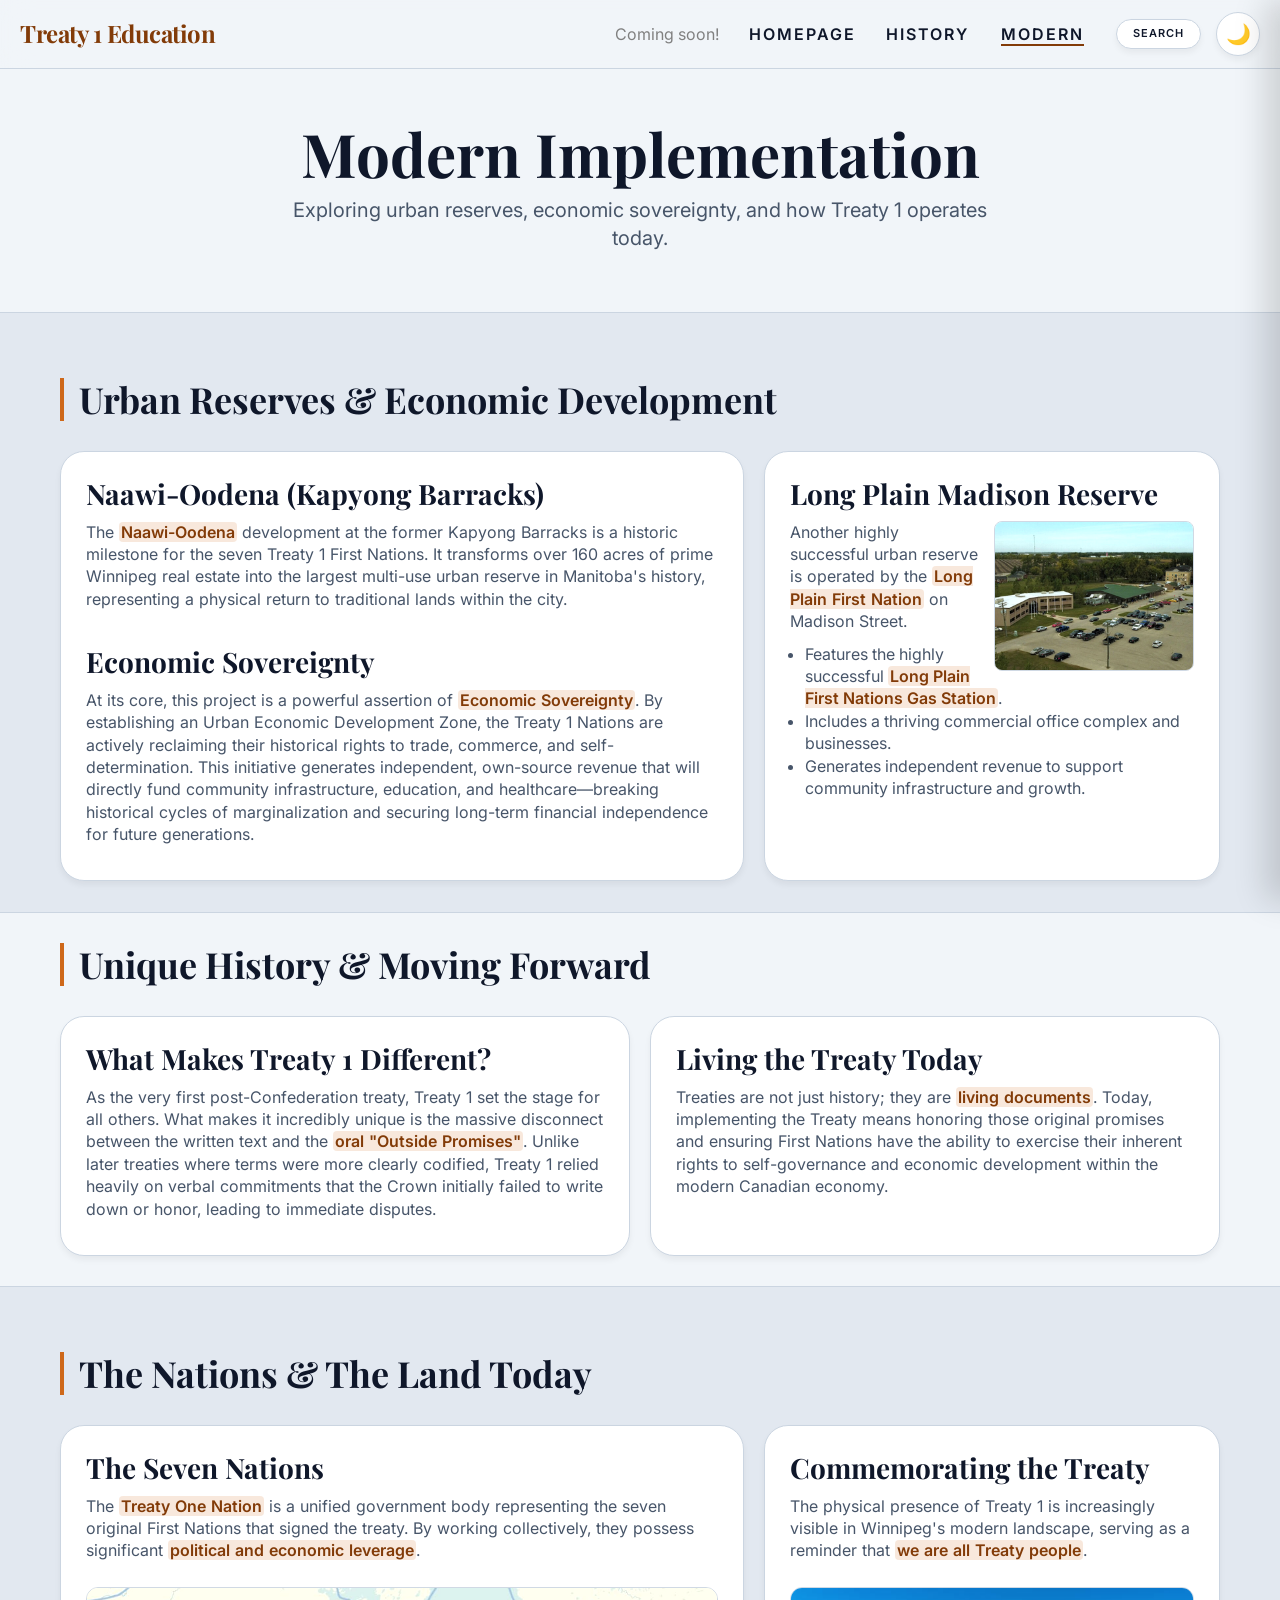
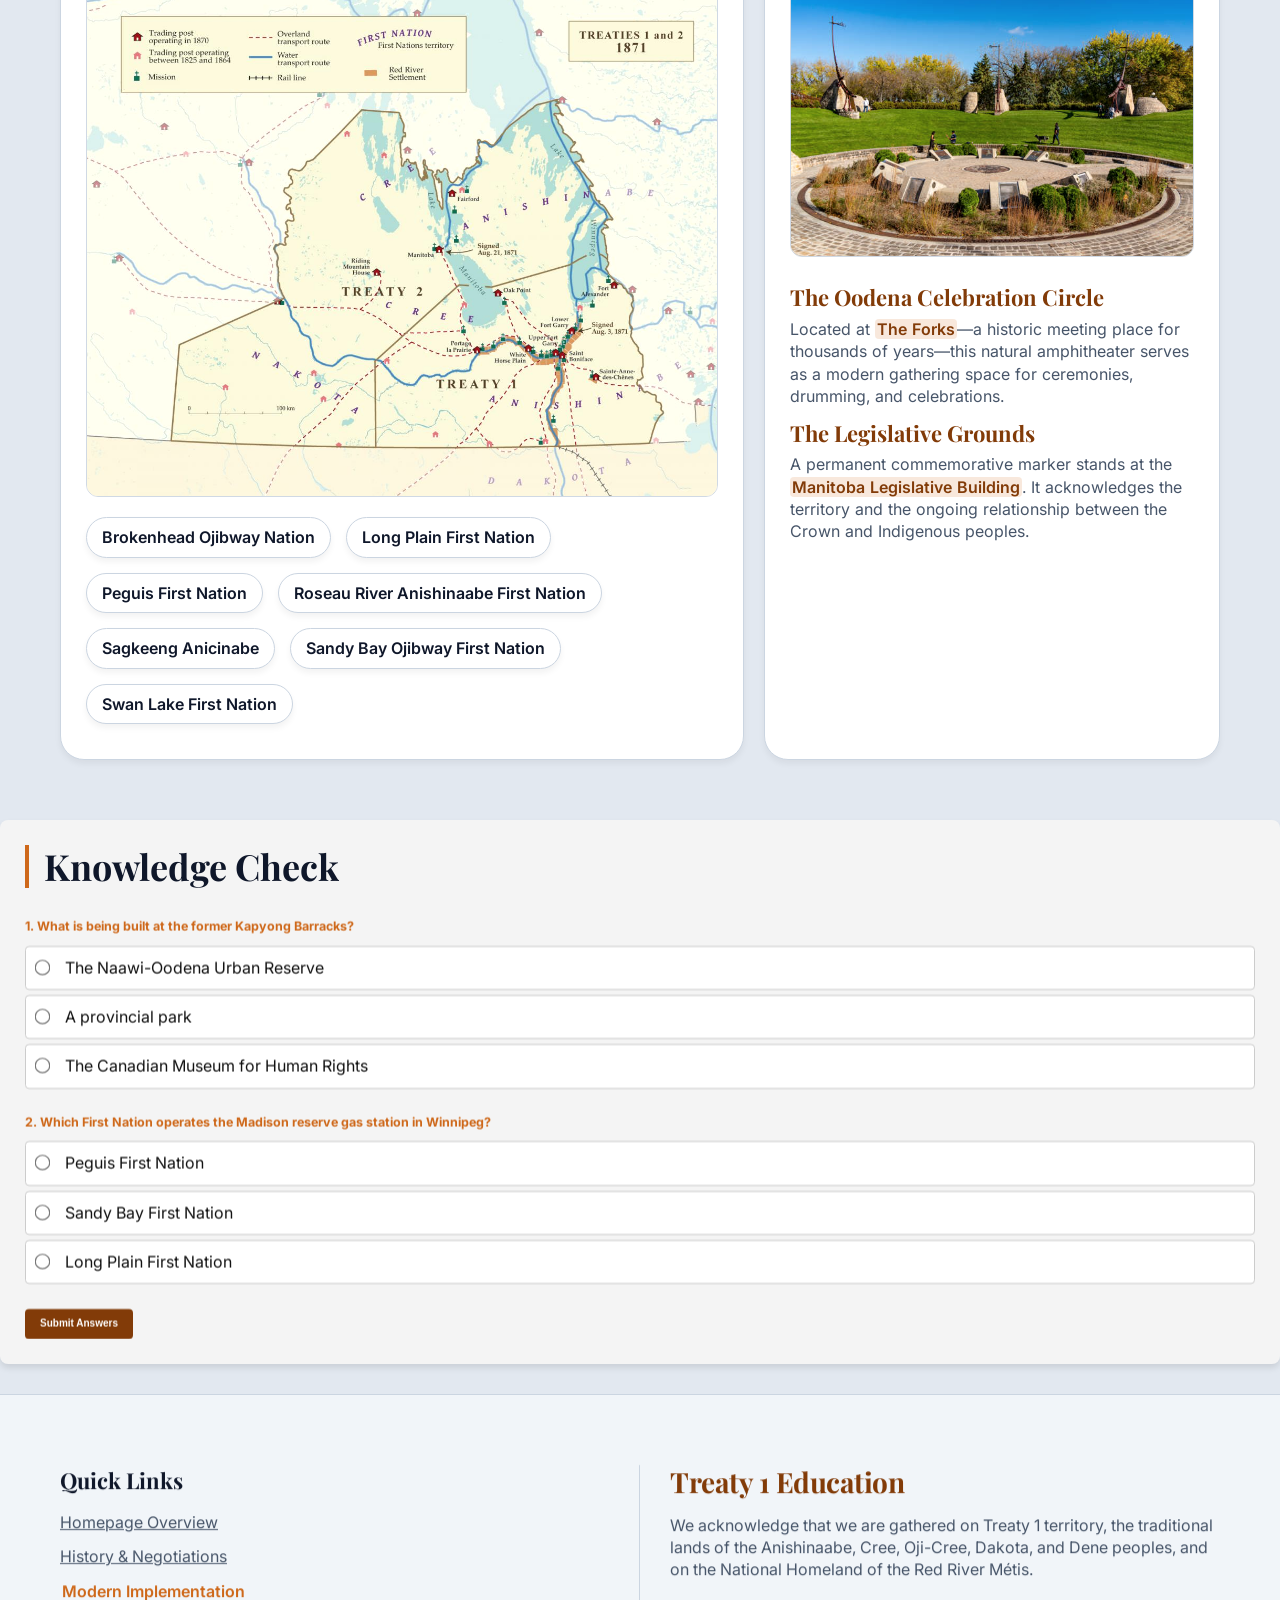
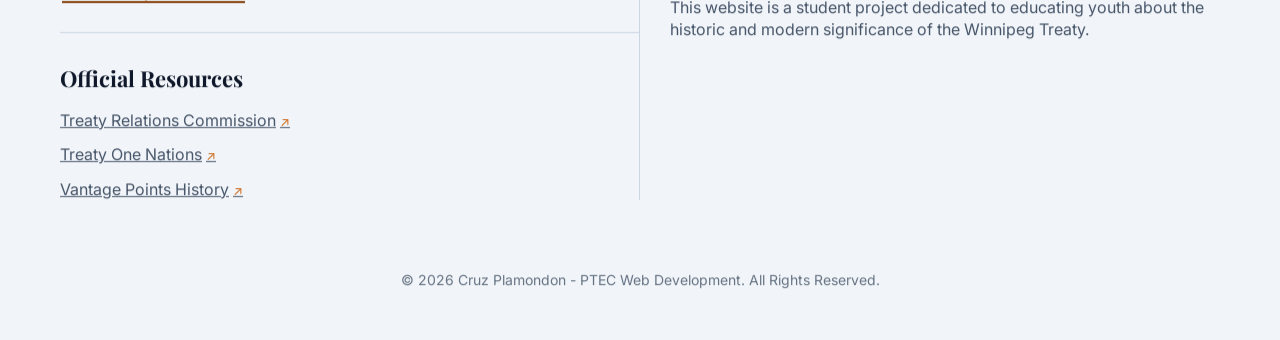
==== commit c77eb6e2: "final toucnes" ====
--- a/modern.html
+++ b/modern.html
@@ -3,7 +3,7 @@
   Course: Web Development
   Teacher: Mr. Hardman
   School: PTC
-  Date last modified: 2026/05/26
+  Date last modified: 2026/05/29
   Page: #3
 -->
 <!doctype html>
@@ -98,7 +98,11 @@
     <header>
       <nav aria-label="Main Navigation">
         <div class="nav-container">
-          <a href="index.html" class="logo" title="Return Home"
+          <a href="index.html" id="mini-logo" title="Return Home"
+            ><img src="images/Medicine_Wheel.png" alt="return home"
+          /></a>
+
+          <a href="index.html" id="logo" title="Return Home"
             >Treaty 1 Education</a
           >
 
@@ -120,7 +124,6 @@
             <li>
               <a
                 href="negotiation.html"
-                aria-current="page"
                 title="Learn about the 1871 gathering at Lower Fort Garry"
                 >History</a
               >
@@ -128,6 +131,7 @@
             <li>
               <a
                 href="modern.html"
+                aria-current="page"
                 title="Return to the Treaty 1 homepage and overview"
                 >Modern</a
               >
@@ -204,16 +208,30 @@
           <h2 class="h2-margin">Urban Reserves & Economic Development</h2>
           <div class="bento-grid">
             <section class="card wide reveal-on-scroll">
-              <h3>Naawi-Oodena (Kapyong Barracks)</h3>
+              <h3 id="naawi-oodena">Naawi-Oodena (Kapyong Barracks)</h3>
+              <p class="spaced-paragraph">
+                The <span class="highlight">Naawi-Oodena</span> development at
+                the former Kapyong Barracks is a historic milestone for the
+                seven Treaty 1 First Nations. It transforms over 160 acres of
+                prime Winnipeg real estate into the largest multi-use urban
+                reserve in Manitoba's history, representing a physical return to
+                traditional lands within the city.
+              </p>
+
+              <h3 class="h2-margin" id="economic-sovereignty">
+                Economic Sovereignty
+              </h3>
               <p>
-                A monumental example of modern Treaty implementation is the
-                <span class="highlight">Kapyong Urban Reserve</span> project.
-                The former military barracks have been reclaimed and are being
-                transformed into <span class="highlight">Naawi-Oodena</span>, a
-                massive multi-use urban reserve right inside Winnipeg's city
-                limits. This historic partnership among the seven Treaty 1 First
-                Nations serves as a powerful economic engine for their
-                communities.
+                At its core, this project is a powerful assertion of
+                <span class="highlight">Economic Sovereignty</span>. By
+                establishing an Urban Economic Development Zone, the Treaty 1
+                Nations are actively reclaiming their historical rights to
+                trade, commerce, and self-determination. This initiative
+                generates independent, own-source revenue that will directly
+                fund community infrastructure, education, and
+                healthcare—breaking historical cycles of marginalization and
+                securing long-term financial independence for future
+                generations.
               </p>
             </section>
 
--- a/stylesheets/main.css
+++ b/stylesheets/main.css
@@ -71,7 +71,7 @@
   background: var(--bg-0);
 }
 
-/* This styles the draggable handle (thumb) using your soft structural grey */
+/* This styles the draggable handle (thumb) using soft structural grey */
 ::-webkit-scrollbar-thumb {
   background-color: var(--scrollbar-thumb);
   border-radius: 10px;
@@ -79,7 +79,7 @@
   border: 4px solid var(--bg-0);
 }
 
-/* This makes the scrollbar pop to your brand orange when the user hovers over it to drag */
+/* This makes the scrollbar pop to my brand orange when the user hovers over it to drag */
 ::-webkit-scrollbar-thumb:hover {
   background-color: var(--primary-dark);
   -webkit-transition: var(--transition);
@@ -133,7 +133,7 @@
   font-size: 62.5%;
   /* 1. This magical line makes the "Back to Top" button glide smoothly instead of snapping */
   scroll-behavior: smooth;
-  /* Creates a 100px invisible bumper so your sticky nav doesn't cover headings */
+  /* Creates a 100px invisible bumper so the sticky nav doesn't cover headings */
   scroll-padding-top: 100px;
 }
 
@@ -214,7 +214,7 @@
 }
 
 /* Logo styling uses the serif heading font for a historic feel */
-.logo {
+#logo {
   font-family: "Playfair Display", serif;
   font-size: 2.4rem; /* Adjusted for 62.5% html size */
   color: var(--primary-dark);
@@ -223,12 +223,12 @@
   letter-spacing: -0.5px; /* Pulls letters slightly closer together */
 }
 
-.mini-logo {
+#mini-logo {
   display: none;
 }
 
 @media (max-width: 357px) {
-  .mini-logo {
+  #mini-logo {
     display: flex;
     height: 7rem;
     flex-shrink: 0px;
@@ -237,22 +237,18 @@
     margin-top: 0.7rem;
   }
 
-  .logo {
+  #logo {
     display: none;
   }
 }
 
 @media (max-width: 306px) {
-  .mini-logo {
+  #mini-logo {
     display: none;
   }
 
-  .logo {
+  #logo {
     display: none;
-  }
-
-  .nav-links {
-    justify-items: center;
   }
 }
 
@@ -336,8 +332,6 @@
 
 .work-in-progress {
   color: grey;
-
-  /* Vendor prefixes added here to satisfy Assessment 3 compatibility rubric */
   -webkit-user-select: none;
   -o-user-select: none;
   user-select: none;
@@ -842,7 +836,7 @@
 
 /* 1. Ensure the icon can physically rotate */
 .theme-icon {
-  display: inline-block; /* REQUIRED: You cannot rotate inline elements! */
+  display: inline-block; /* it cannot rotate inline elements*/
   transition: transform 0.6s cubic-bezier(0.4, 0, 0.2, 1);
   pointer-events: none; /* Prevents the icon from stealing clicks from the button */
 }
@@ -854,7 +848,7 @@
 
 /* --- CUSTOM MORPHING HAMBURGER (DESKTOP STATE) --- */
 .hamburger {
-  display: none; /* Keeps it hidden on desktop screens! */
+  display: none; /* Keeps it hidden on desktop screens */
   flex-direction: column;
   justify-content: space-around;
   width: 32px;
@@ -888,7 +882,7 @@
   100% {
     /* 
       use the standalone 'translate' property instead of 'transform' 
-      so it doesn't fight with the "X" rotation! 
+      so it doesn't fight with the "X" rotation
     */
     translate: 0 0;
   }
@@ -939,7 +933,7 @@
 @media (max-width: 940px) {
   /* 1. Show the hamburger button */
   .hamburger {
-    display: flex; /* Must be flex so the three lines align properly! */
+    display: flex; /* Must be flex so the three lines align properly */
   }
 
   /* 2. THE UPGRADED PREMIUM MENU DRAWER */
@@ -1224,7 +1218,7 @@
     margin-bottom: 2rem;
   }
 
-  /* Pro-tip: This reveals the actual URL of your links next to the text! */
+  /* This reveals the actual URL of my links next to the text */
   .footer-links-column a::after {
     content: " (" attr(href) ")";
     font-size: 0.8em;
@@ -1295,7 +1289,7 @@
   margin-right: 1.5rem;
 }
 
-/* Match the theme-toggle hover state exactly! (Lift + Outline) */
+/* Match the theme-toggle hover state exactly (Lift + Outline) */
 .search-toggle:hover,
 .search-toggle:focus {
   border-color: var(--primary-light);
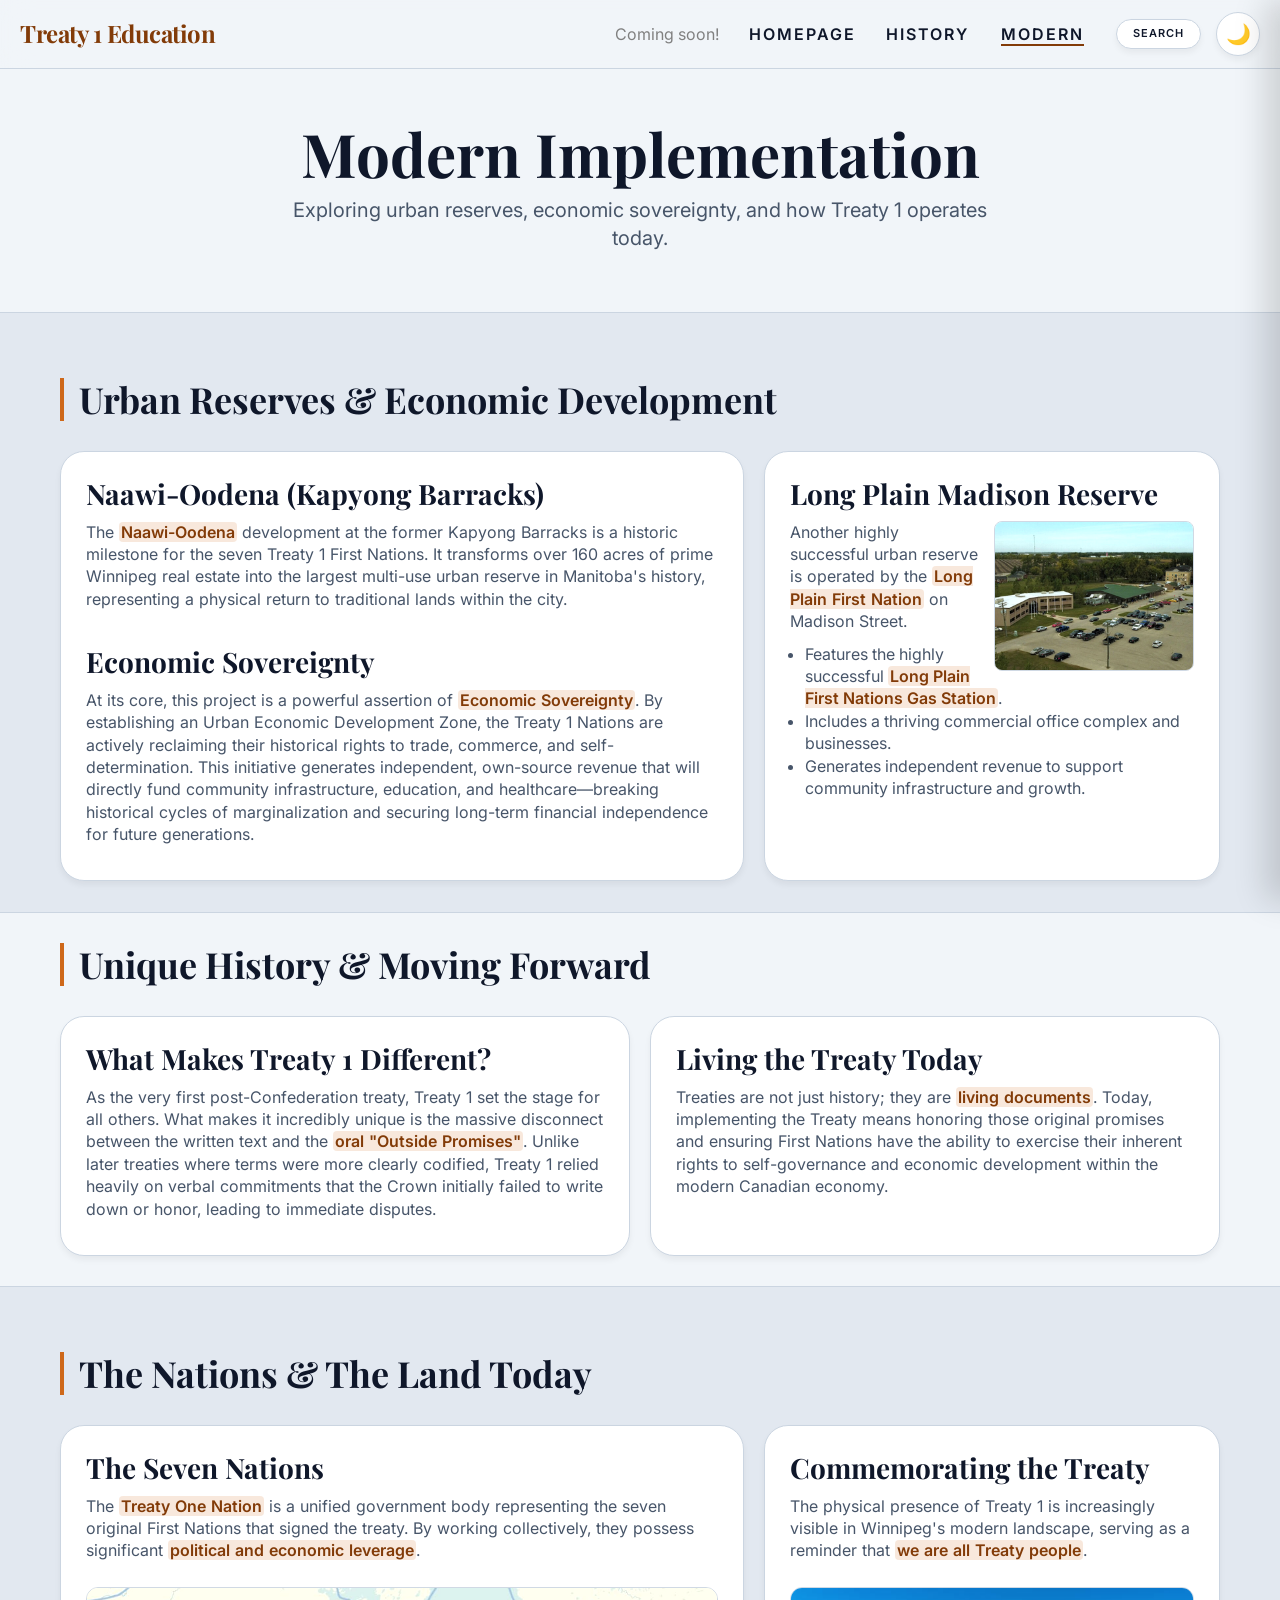
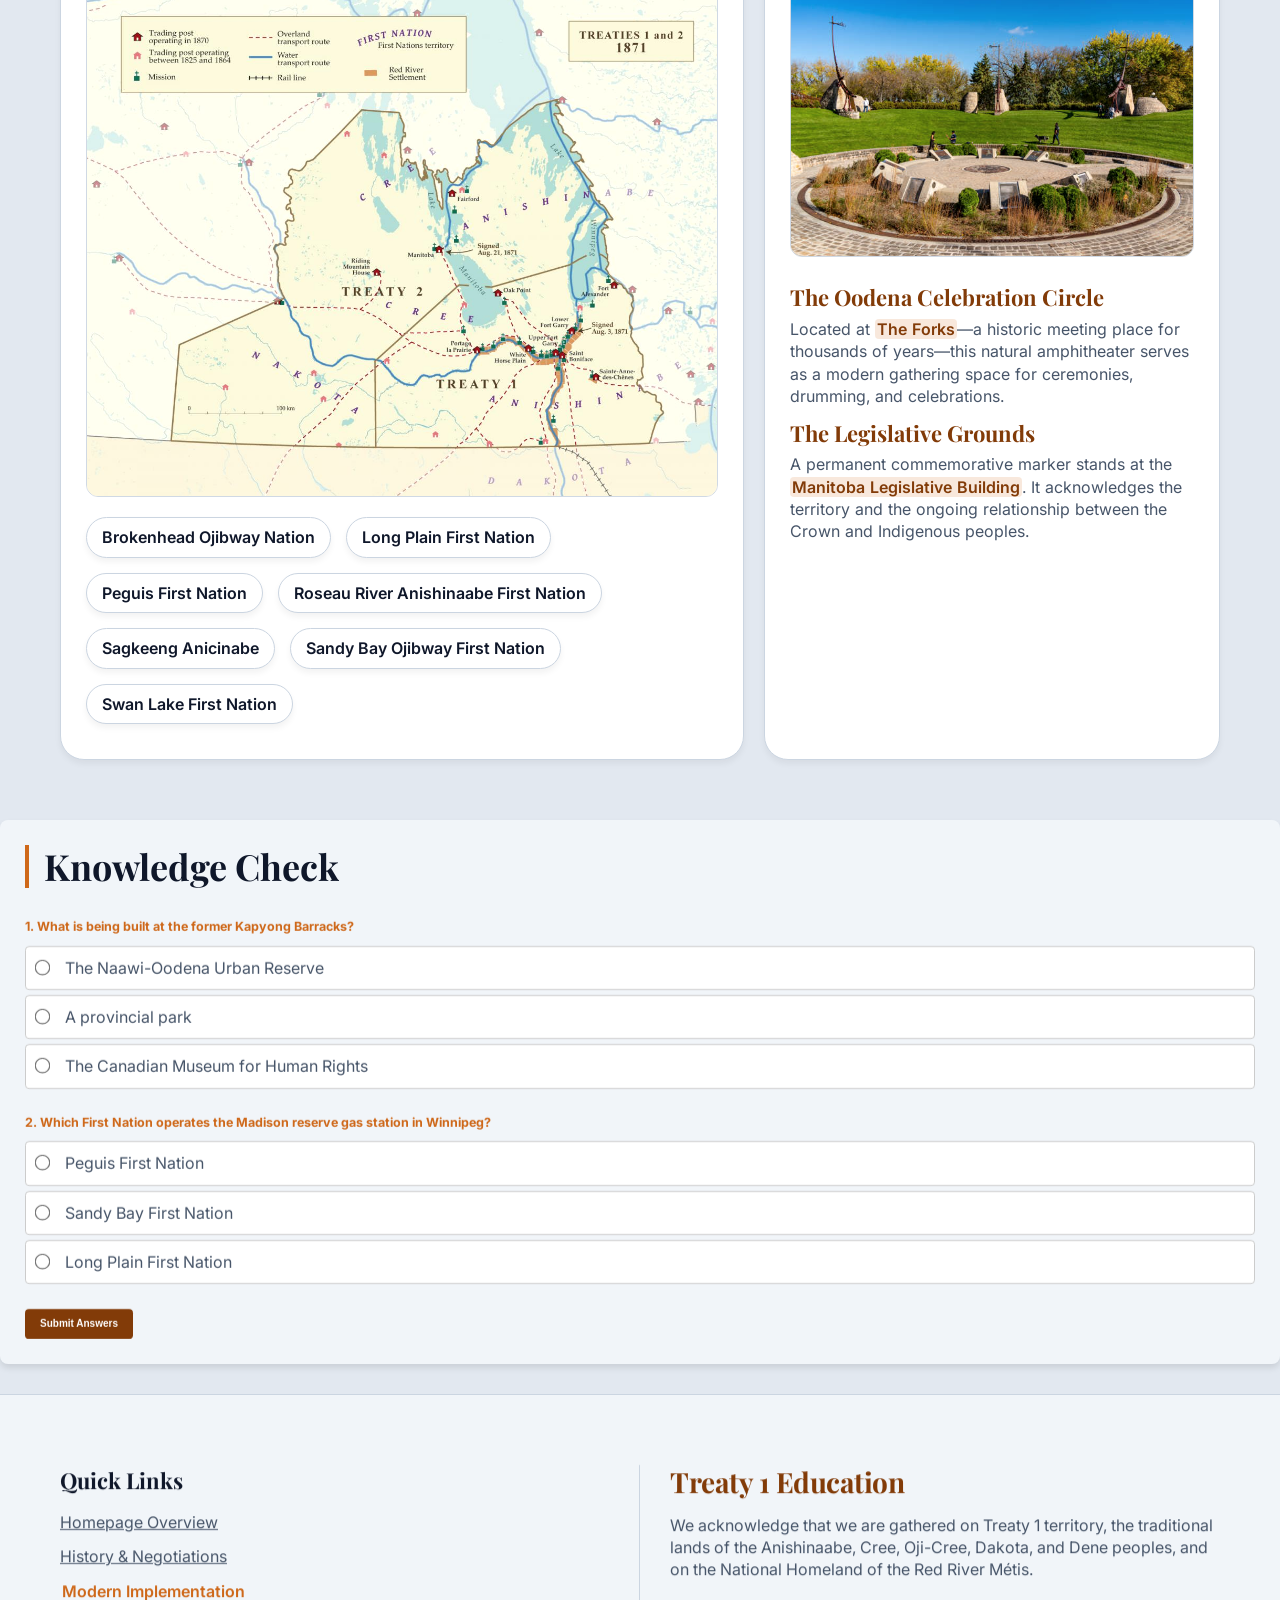
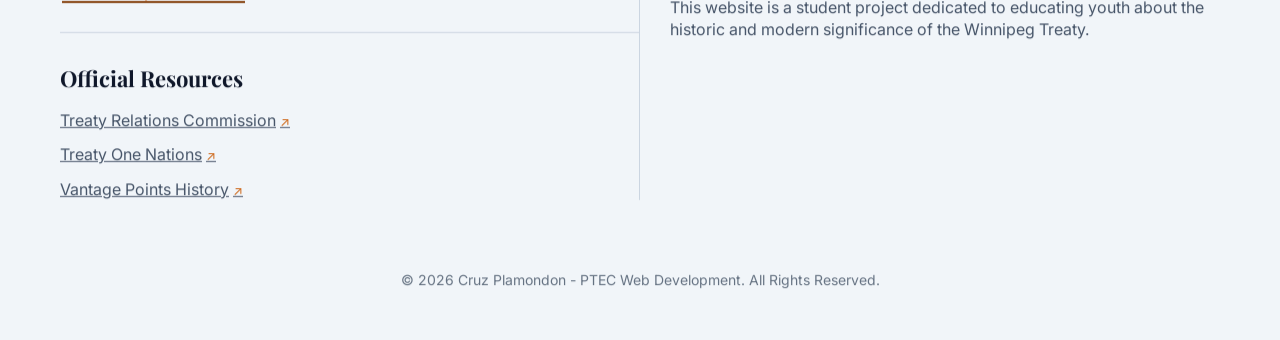
==== commit a4dfec59: "final fixs for bugs and polishing and extra features" ====
--- a/modern.html
+++ b/modern.html
@@ -71,6 +71,18 @@
     </style>
   </head>
   <body>
+    <!-- it pervents FOUC white flashing when opening a new page in dark mode-->
+    <script>
+      // Apply saved theme or system default immediately to avoid white flash (FOUC)
+      const localTheme = localStorage.getItem("theme");
+      const systemDark = window.matchMedia(
+        "(prefers-color-scheme: dark)",
+      ).matches;
+
+      if (localTheme === "dark" || (!localTheme && systemDark)) {
+        document.body.classList.add("dark-theme");
+      }
+    </script>
     <!-- subtle bar that shows the user how far they progressed through the page -->
     <div id="progress-bar"></div>
     <!--
@@ -78,28 +90,14 @@
       annoying for the user to tab through all the links in the nav to get to the content
     -->
     <a href="#main-content" class="skip-link">Skip to main content</a>
-    <!-- it pervents FOUC white flashing when opening a new page in dark mode-->
-    <script>
-      // Only apply dark mode if the user explicitly clicked the moon icon on a previous visit
-      if (localStorage.getItem("theme") === "dark") {
-        document.body.classList.add("dark-theme");
-      }
-
-      // Apply saved theme immediately to avoid flash of wrong theme
-      const savedTheme = localStorage.getItem("theme");
-      const prefersDark = window.matchMedia(
-        "(prefers-color-scheme: dark)",
-      ).matches;
-
-      if (savedTheme === "dark" || (!savedTheme && prefersDark)) {
-        document.body.classList.add("dark-theme");
-      }
-    </script>
     <header>
       <nav aria-label="Main Navigation">
         <div class="nav-container">
-          <a href="index.html" id="mini-logo" title="Return Home"
-            ><img src="images/Medicine_Wheel.png" alt="return home"
+          <a href="index.html" title="Return Home"
+            ><img
+              src="images/Medicine_Wheel.png"
+              alt="return home"
+              id="mini-logo"
           /></a>
 
           <a href="index.html" id="logo" title="Return Home"
@@ -510,7 +508,7 @@
     >
     <!-- smart back to top button -->
 
+    <script src="scripts/searchData.js"></script>
     <script src="scripts/theme.js"></script>
-    <script src="scripts/searchData.js"></script>
   </body>
 </html>
--- a/stylesheets/main.css
+++ b/stylesheets/main.css
@@ -25,6 +25,16 @@
   --highlight-text: #f1f5f9;
   --scrollbar-thumb: #475569;
   --hamburger-hover: #ff9245;
+  /* QUIZ COLORS */
+  --quiz-label-bg: #ffffff;
+  --quiz-label-border: #cccccc;
+  --quiz-label-hover: #e0e0e0;
+  --quiz-result-pass-bg: #d8f3dc;
+  --quiz-result-pass-text: #081c15;
+  --quiz-result-pass-border: #74c69d;
+  --quiz-result-fail-bg: #ffcad4;
+  --quiz-result-fail-text: #590d22;
+  --quiz-result-fail-border: #ff8fa3;
   /* PRIMARY & ACCENT COLOURS (Updated for 7:1 Contrast Ratio) */
   --primary-dark: #823b08; /* Deep rust brown. Draws attention to interactive elements. Passes 7:1 contrast on white. */
   --primary-light: #ce681a; /* Lighter orange. Used for subtle accents and highlights. */
@@ -52,6 +62,16 @@
   --highlight-selector: #fda35ad0;
   --highlight-text: #1f1f1f;
   --scrollbar-thumb: #475569;
+  /* QUIZ COLORS */
+  --quiz-label-bg: #383838;
+  --quiz-label-border: #141414;
+  --quiz-label-hover: #141414;
+  --quiz-result-pass-bg: #1a3a2a;
+  --quiz-result-pass-text: #a7f3c1;
+  --quiz-result-pass-border: #2d6a4f;
+  --quiz-result-fail-bg: #3a1a1f;
+  --quiz-result-fail-text: #ffb3c1;
+  --quiz-result-fail-border: #c9184a;
 }
 
 /* 2. The Nav Bar Color Override*/
@@ -84,33 +104,6 @@
   background-color: var(--primary-dark);
   -webkit-transition: var(--transition);
   transition: var(--transition);
-}
-
-.reveal-on-scroll {
-  opacity: 0;
-  transform: translateY(60px);
-
-  /* Only one !important at the very end of the entire declaration */
-  transition:
-    opacity 1.3s cubic-bezier(0.19, 1.84, 0.45, 1.23),
-    transform 1.3s cubic-bezier(0.19, 1.84, 0.45, 1.23) !important;
-
-  will-change: opacity, transform;
-}
-
-.reveal-on-scroll.is-visible {
-  opacity: 1 !important;
-  transform: translateY(0) !important;
-}
-
-.reveal-on-scroll:nth-child(2) {
-  transition-delay: 0.2s !important;
-}
-.reveal-on-scroll:nth-child(3) {
-  transition-delay: 0.4s !important;
-}
-.reveal-on-scroll:nth-child(4) {
-  transition-delay: 0.6s !important;
 }
 
 /* 
@@ -480,6 +473,18 @@
   font-size: 2.2rem;
   color: var(--primary-dark);
   margin-bottom: 0.5rem;
+}
+
+.sr-only {
+  position: absolute;
+  width: 1px;
+  height: 1px;
+  padding: 0;
+  margin: -1px;
+  overflow: hidden;
+  clip: rect(0, 0, 0, 0);
+  white-space: nowrap;
+  border: 0;
 }
 
 /* --- UNIVERSAL COMMUNITY PILLS --- */
@@ -1027,8 +1032,8 @@
 
 /* quiz section styling */
 .quiz-section {
-  background-color: #f4f4f4;
-  color: #121212;
+  background-color: var(--bg-1);
+  color: var(--text-heading);
   padding: 2.5rem;
   margin: 3rem 0;
   border-radius: 8px;
@@ -1050,8 +1055,9 @@
 
 .quiz-form label {
   display: block;
-  background-color: #ffffff;
-  border: 1px solid #cccccc;
+  background-color: var(--quiz-label-bg);
+  border: 1px solid var(--quiz-label-border);
+  color: var(--text-body);
   padding: 1rem;
   margin-bottom: 0.5rem;
   border-radius: 4px;
@@ -1062,13 +1068,15 @@
 }
 
 .quiz-form label:hover {
-  background-color: #e0e0e0;
+  background-color: var(--quiz-label-hover);
+  color: var(--text-heading);
   transform: translateX(8px);
 }
 
 .quiz-form input[type="radio"] {
   margin-right: 12px;
   transform: scale(1.2);
+  accent-color: var(--primary-dark);
 }
 
 .quiz-btn {
@@ -1096,72 +1104,25 @@
   border-radius: 4px;
   display: none;
   /* made it display: none because when JS sees
-  the user selecting both opstions, it changes
-  the property to defult */
-}
-
-/* Light Mode Result Colors */
+  the user selecting both options, it changes
+  the property to default */
+}
+
 .result-pass {
   display: block;
-  background-color: #d8f3dc;
-  color: #081c15;
-  border: 1px solid #74c69d;
+  background-color: var(--quiz-result-pass-bg);
+  color: var(--quiz-result-pass-text);
+  border: 1px solid var(--quiz-result-pass-border);
 }
 
 .result-fail {
   display: block;
-  background-color: #ffcad4;
-  color: #590d22;
-  border: 1px solid #ff8fa3;
-}
-
-/* dark mode */
-body.dark-theme .quiz-section {
-  background-color: #1e1e1e;
-  color: #ffffff;
-  box-shadow: 0 4px 6px rgba(0, 0, 0, 0.4);
-}
-
-body.dark-theme .quiz-form legend {
-  color: var(--primary-dark);
-}
-
-body.dark-theme .quiz-form label {
-  background-color: #2d2d2d;
-  border: 1px solid #444444;
-}
-
-body.dark-theme .quiz-form label:hover {
-  background-color: #3d3d3d;
-}
-
-body.dark-theme .quiz-btn {
-  background-color: var(--primary-dark);
-}
-
-body.dark-theme .quiz-btn:hover {
-  background-color: var(--primary-light);
-}
-
-body.dark-theme .result-pass {
-  background-color: #1b4332;
-  color: #95d5b2;
-  border-color: #2d6a4f;
-}
-
-body.dark-theme .result-fail {
-  background-color: #4a154b;
-  color: #ffb3c1;
-  border-color: #7a2048;
+  background-color: var(--quiz-result-fail-bg);
+  color: var(--quiz-result-fail-text);
+  border: 1px solid var(--quiz-result-fail-border);
 }
 
 /* progress bar */
-
-/* Pushes the website content slightly right so it doesn't clip under the bar */
-body {
-  padding-left: 0;
-}
-
 #progress-bar {
   position: fixed;
   top: 0;
@@ -1428,3 +1389,46 @@
   color: whitesmoke;
   transform: translateX(10px);
 }
+
+.drawer-link-list mark {
+  background: transparent;
+  color: var(--primary-dark);
+  font-weight: 600;
+  text-decoration: underline;
+  -webkit-text-decoration-color: var(--primary-light);
+  text-decoration-color: var(--primary-light);
+  text-underline-offset: 2px;
+}
+
+.drawer-link-list li:hover mark {
+  color: whitesmoke;
+  -webkit-text-decoration-color: rgba(255, 255, 255, 0.6);
+  text-decoration-color: rgba(255, 255, 255, 0.6);
+}
+
+.reveal-on-scroll {
+  opacity: 0;
+  transform: translateY(60px);
+
+  /* Only one !important at the very end of the entire declaration */
+  transition:
+    opacity 1.3s cubic-bezier(0.19, 1.84, 0.45, 1.23),
+    transform 1.3s cubic-bezier(0.19, 1.84, 0.45, 1.23) !important;
+
+  will-change: opacity, transform;
+}
+
+.reveal-on-scroll.is-visible {
+  opacity: 1 !important;
+  transform: translateY(0) !important;
+}
+
+.reveal-on-scroll:nth-child(2) {
+  transition-delay: 0.2s !important;
+}
+.reveal-on-scroll:nth-child(3) {
+  transition-delay: 0.4s !important;
+}
+.reveal-on-scroll:nth-child(4) {
+  transition-delay: 0.6s !important;
+}
